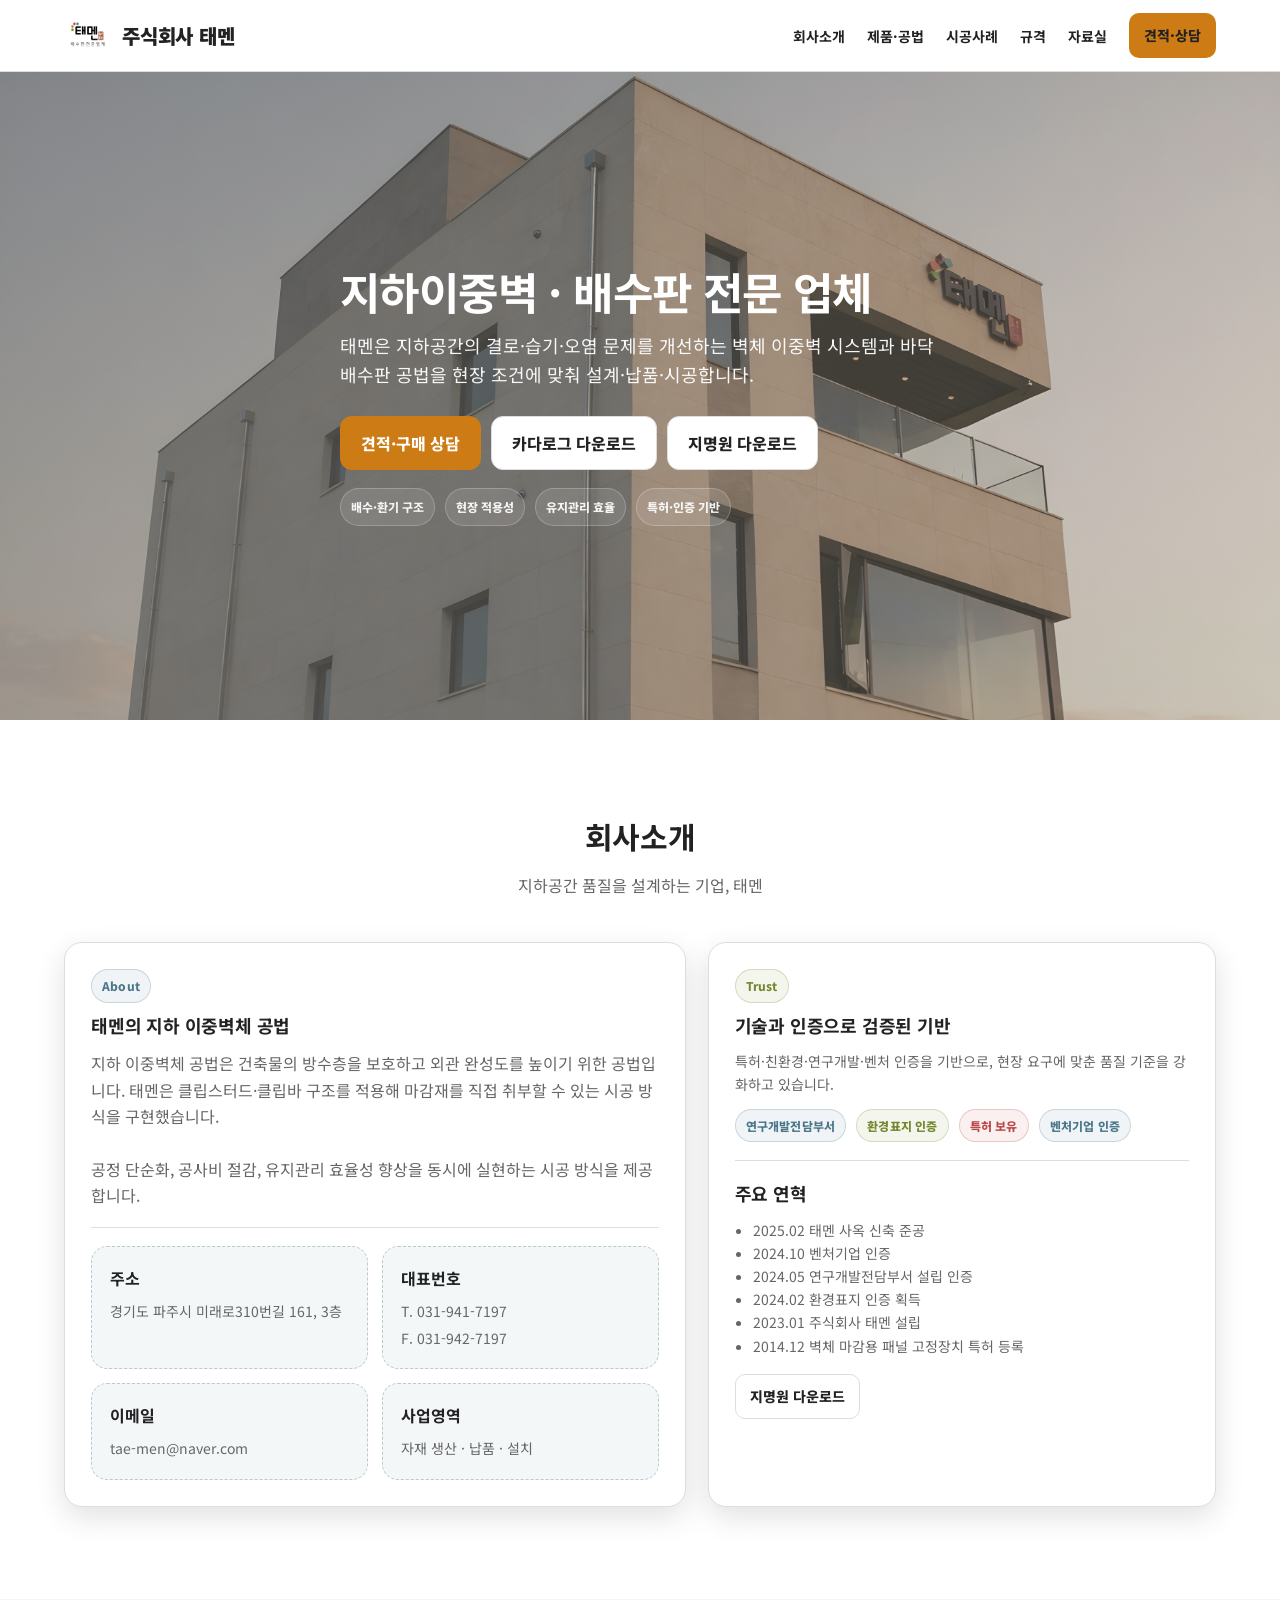
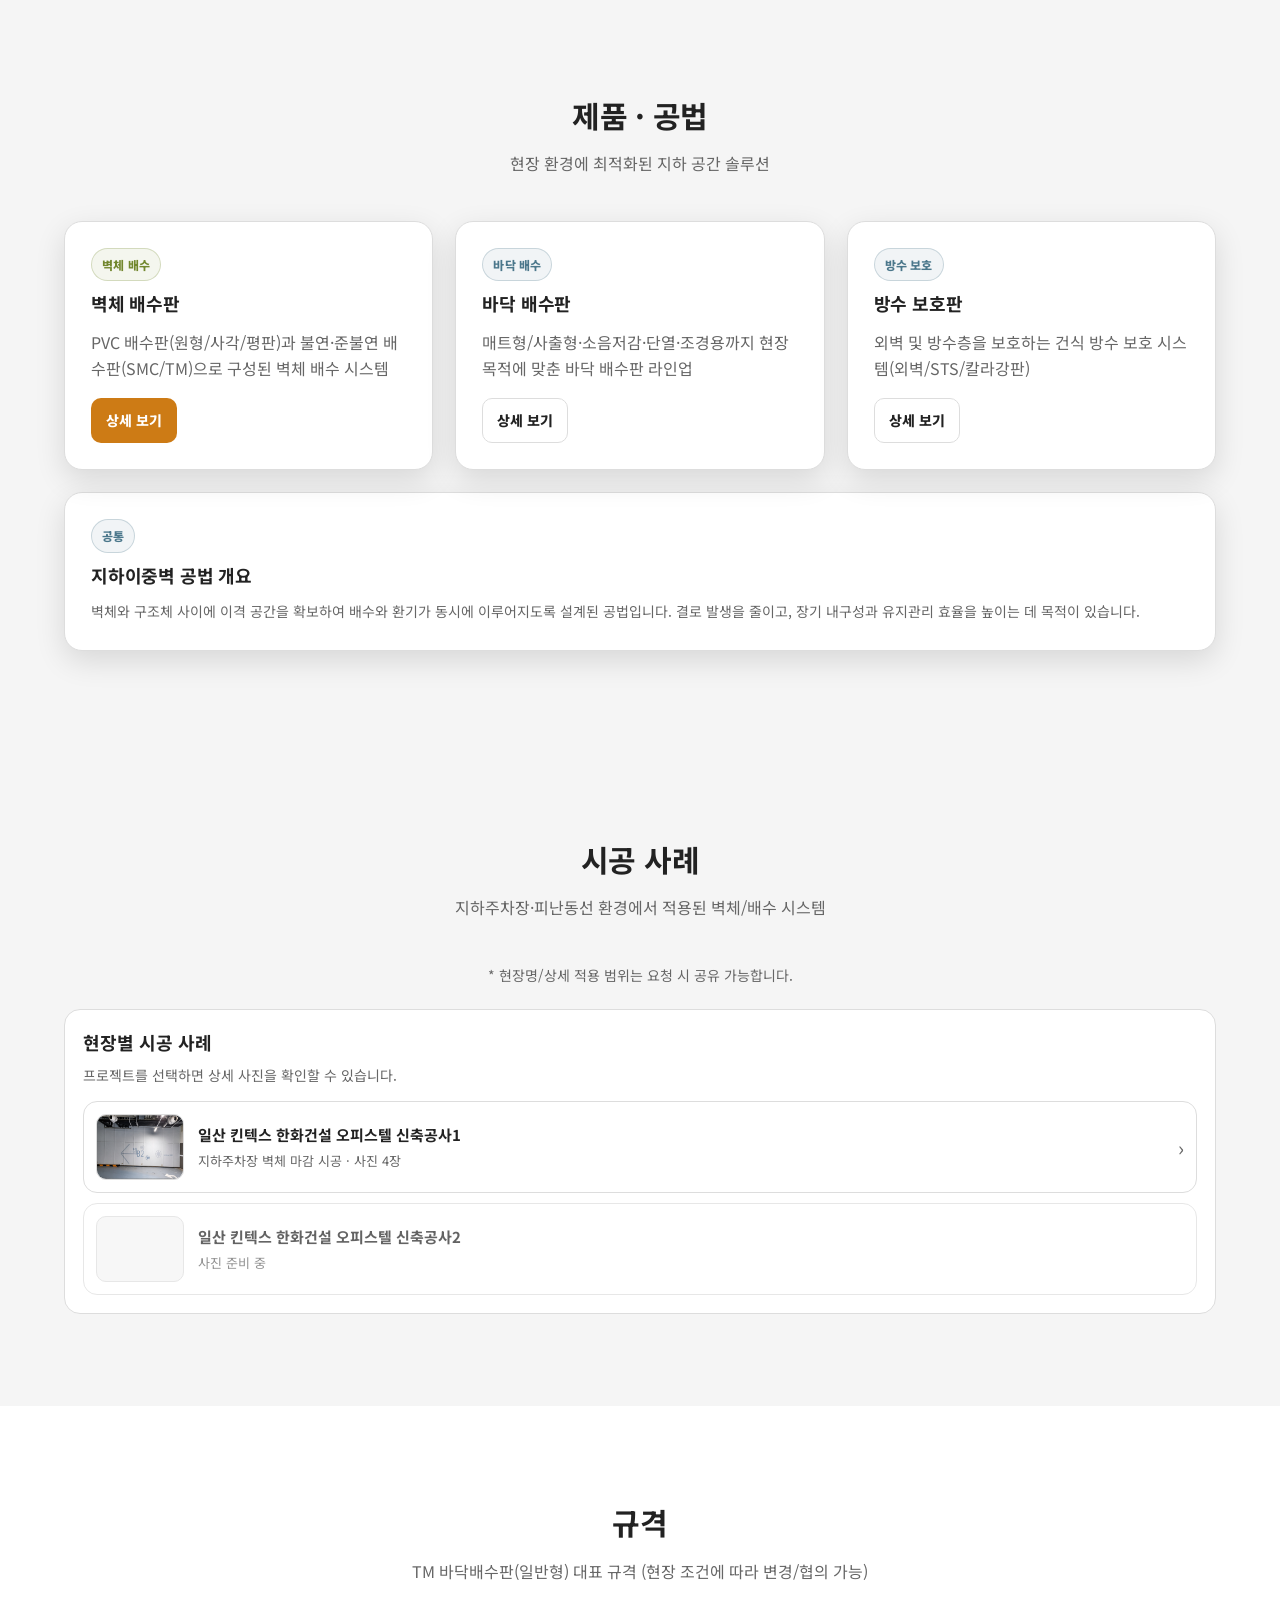
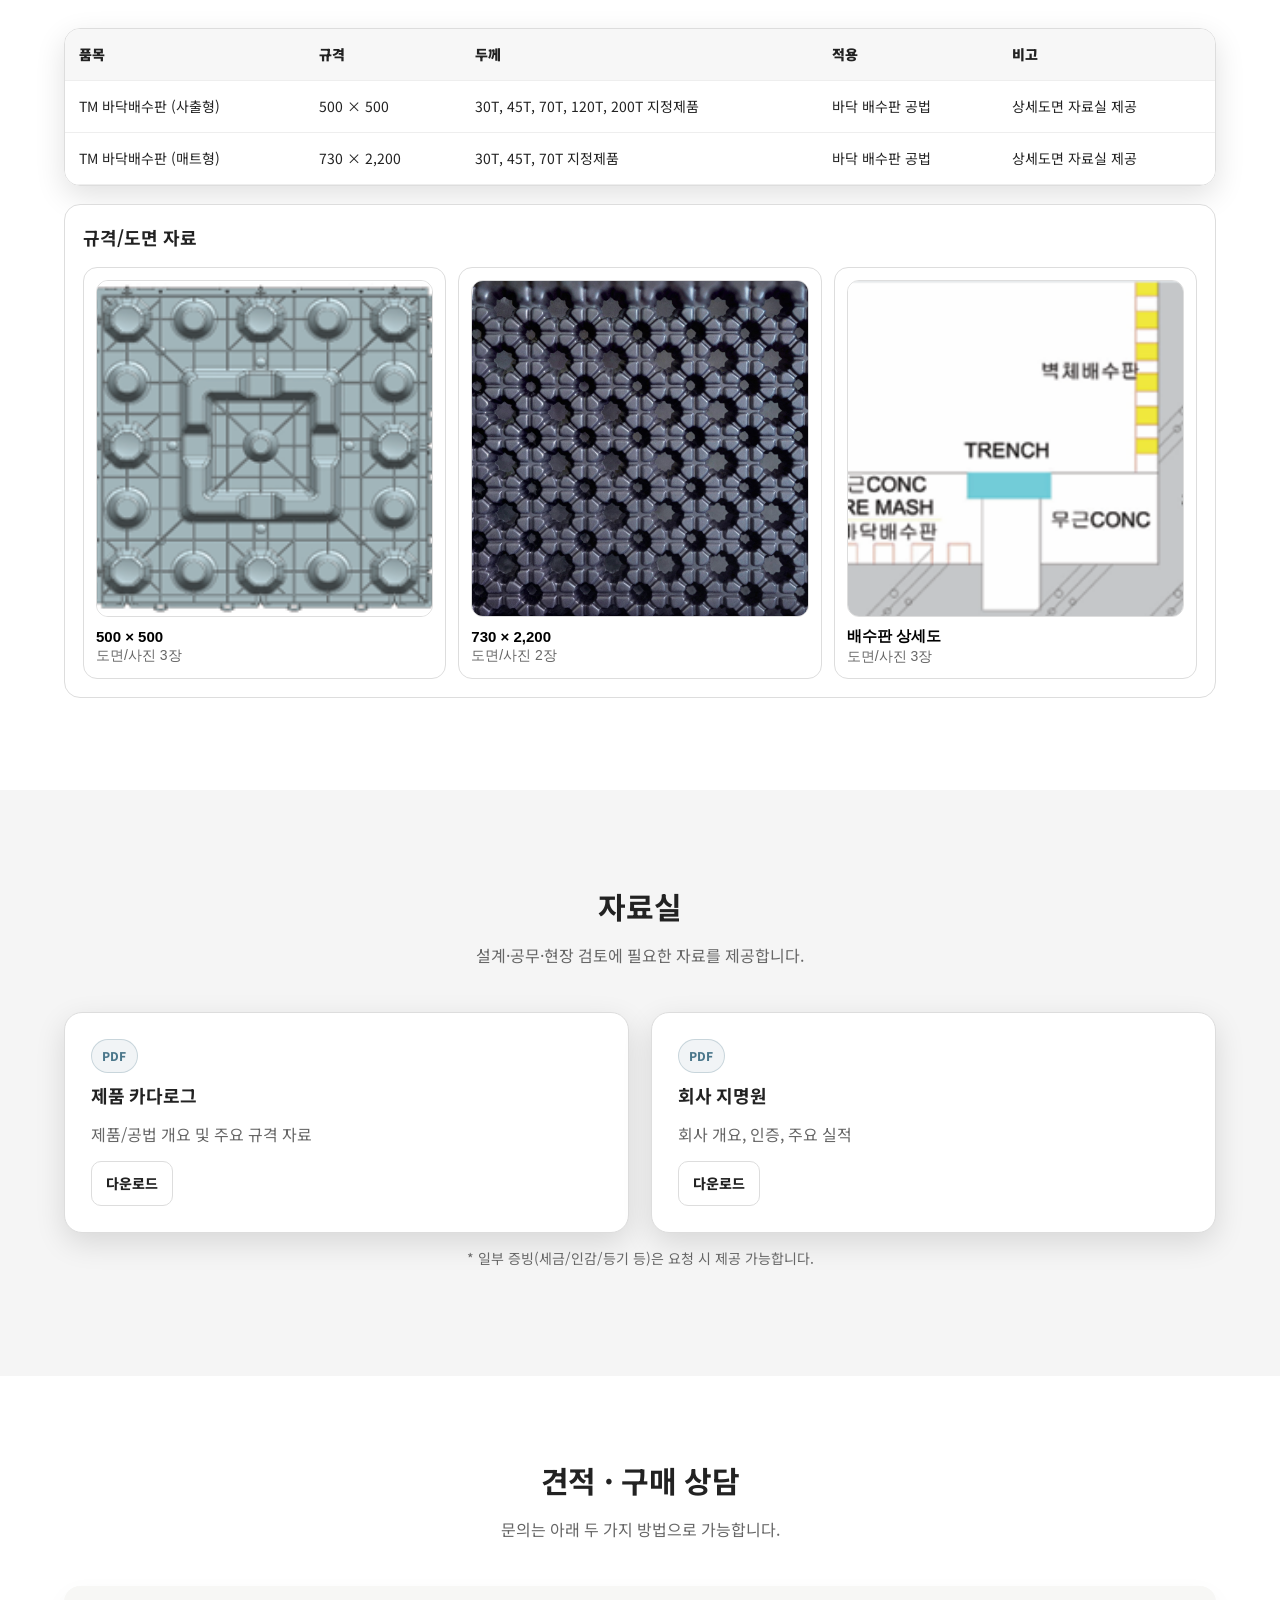
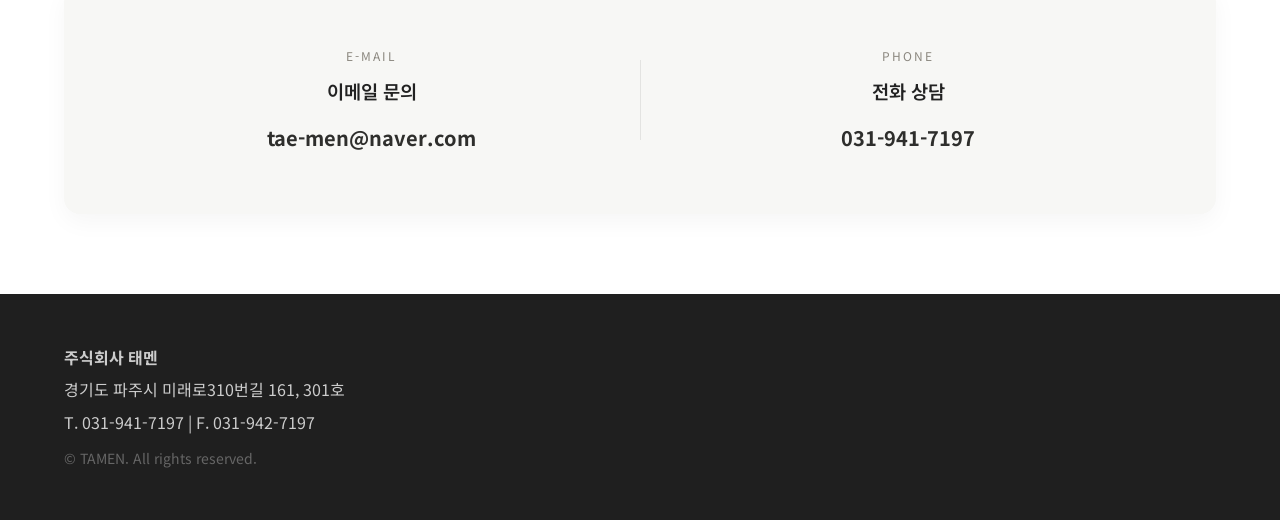
==== index.html @ 5ed0f341 "Add files via upload" ====
<!DOCTYPE html>

<html data-contact-email="contact@tamen.co.kr" lang="ko">
<head>
<meta charset="utf-8"/>
<meta content="width=device-width, initial-scale=1.0" name="viewport"/>
<title>주식회사 태멘 | 지하이중벽 · 배수판 전문기업</title>
<meta content="지하이중벽 · 배수판 전문 솔루션. 지하공간 결로·습기·오염 문제를 구조적으로 개선하는 자재·공법을 제공합니다." name="description"/>
<!-- Open Graph -->
<meta content="주식회사 태멘 | 지하이중벽 · 배수판 전문기업" property="og:title"/>
<meta content="지하주차장·피난동선을 위한 지하이중벽(벽체) 및 바닥 배수판 전문 솔루션" property="og:description"/>
<meta content="website" property="og:type"/>
<meta content="assets/og-image.svg" property="og:image"/>
<link href="https://fonts.googleapis.com" rel="preconnect"/>
<link crossorigin="" href="https://fonts.gstatic.com" rel="preconnect"/>
<link href="https://fonts.googleapis.com/css2?family=Noto+Sans+KR:wght@400;500;700;800;900&amp;display=swap" rel="stylesheet"/>
<link href="styles.css" rel="stylesheet">
</link></head>
<body>
<header>
<div aria-label="상단 메뉴" class="container nav">
<div class="brand">
<img alt="주식회사 태멘 로고" class="logo-img" src="assets/logo.jpg"/>
<a href="#top">주식회사 태멘</a>
</div>
<button aria-controls="mobileMenu" aria-expanded="false" class="menuBtn" id="menuBtn">☰ 메뉴</button>
<ul aria-label="메인 메뉴">
<li><a href="#company">회사소개</a></li>
<li><a href="#solutions">제품·공법</a></li>
<li><a href="#projects">시공사례</a></li>
<li><a href="#spec">규격</a></li>
<li><a href="#resources">자료실</a></li>
<li><a class="btn small" href="#consult">견적·상담</a></li>
</ul>
</div>
</header>
<div class="mobileMenu" id="mobileMenu">
<a href="#company">회사소개</a>
<a href="#solutions">제품·공법</a>
<a href="#projects">시공사례</a>
<a href="#spec">규격</a>
<a href="#resources">자료실</a>
<a href="#consult">견적·상담</a>
</div>
<main id="top">
<!-- HERO -->
<section aria-label="메인 소개" class="hero" style="background: url('images/hero_fixed.jpg') center/cover no-repeat;">
<div class="hero-inner">
<h1>지하이중벽 · 배수판 전문 업체</h1>
<p>
          태멘은 지하공간의 결로·습기·오염 문제를 개선하는 벽체 이중벽 시스템과 바닥 배수판 공법을
          현장 조건에 맞춰 설계·납품·시공합니다.
        </p>
<div class="ctaRow">
<a class="btn" href="#consult">견적·구매 상담</a>
<a class="btn secondary" download="" href="assets/catalog.pdf">카다로그 다운로드</a>
<a class="btn secondary" download="" href="assets/company-profile-homepage.pdf">지명원 다운로드</a>
</div>
<div aria-label="핵심 가치" class="pillRow">
<span class="pill">배수·환기 구조</span>
<span class="pill">현장 적용성</span>
<span class="pill">유지관리 효율</span>
<span class="pill">특허·인증 기반</span>
</div>
</div>
</section>
<!-- COMPANY -->
<section id="company">
<div class="container">
<div class="section-title">
<h2>회사소개</h2>
<p>지하공간 품질을 설계하는 기업, 태멘</p>
</div>
<div class="split">
<div class="card">
<span class="tag tech">About</span>
<h3>태멘의 지하 이중벽체 공법</h3>
<p>
              지하 이중벽체 공법은 건축물의 방수층을 보호하고 외관 완성도를 높이기 위한 공법입니다.
              태멘은 클립스터드·클립바 구조를 적용해 마감재를 직접 취부할 수 있는 시공 방식을 구현했습니다. <br/><br/>
              공정 단순화, 공사비 절감, 유지관리 효율성 향상을 동시에 실현하는 시공 방식을 제공합니다.
            </p>
<hr class="hr"/>
<div class="grid" style="grid-template-columns:repeat(auto-fit,minmax(220px,1fr)); gap:14px;">
<div class="note">
<b>주소</b>
<span class="muted">경기도 파주시 미래로310번길 161, 3층 </span>
</div>
<div class="note">
<b>대표번호</b>
<span class="muted">T. 031-941-7197<br/>F. 031-942-7197</span>
</div>
<div class="note">
<b>이메일</b>
<span class="muted">tae-men@naver.com</span>
</div>
<div class="note">
<b>사업영역</b>
<span class="muted">자재 생산 · 납품 · 설치</span>
</div>
</div>
</div>
<div class="card">
<span class="tag eco">Trust</span>
<h3>기술과 인증으로 검증된 기반</h3>
<p class="muted" style="margin-bottom:12px;">
              특허·친환경·연구개발·벤처 인증을 기반으로, 현장 요구에 맞춘 품질 기준을 강화하고 있습니다.
            </p>
<div class="badges">
<span class="tag tech">연구개발전담부서</span>
<span class="tag eco">환경표지 인증</span>
<span class="tag fire">특허 보유</span>
<span class="tag tech">벤처기업 인증</span>
</div>
<hr class="hr"/>
<h3 style="margin-top:0;">주요 연혁</h3>
<ul class="muted" style="margin:0; padding-left:18px;">
<li>2025.02 태멘 사옥 신축 준공</li>
<li>2024.10 벤처기업 인증</li>
<li>2024.05 연구개발전담부서 설립 인증</li>
<li>2024.02 환경표지 인증 획득</li>
<li>2023.01 주식회사 태멘 설립</li>
<li>2014.12 벽체 마감용 패널 고정장치 특허 등록</li>
</ul>
<div style="margin-top:16px; display:flex; gap:10px; flex-wrap:wrap;">
<a class="btn small secondary" download="" href="assets/company-profile-homepage.pdf">지명원 다운로드</a>
</div>
</div>
</div>
</div>
</section>
<!-- SOLUTIONS -->
<section id="solutions" style="background:var(--bg);">
<div class="container">
<div class="section-title">
<h2>제품 · 공법</h2>
<p>현장 환경에 최적화된 지하 공간 솔루션</p>
</div>
<div class="grid">
<div class="card">
<span class="tag eco">벽체 배수</span>
<h3>벽체 배수판</h3>
<p>PVC 배수판(원형/사각/평판)과 불연·준불연 배수판(SMC/TM)으로 구성된 벽체 배수 시스템</p>
<div style="margin-top:16px;">
<a class="btn small" href="wall.html">상세 보기</a>
</div>
</div>
<div class="card">
<span class="tag tech">바닥 배수</span>
<h3>바닥 배수판</h3>
<p>매트형/사출형·소음저감·단열·조경용까지 현장 목적에 맞춘 바닥 배수판 라인업</p>
<div style="margin-top:16px;">
<a class="btn small secondary" href="drainage.html">상세 보기</a>
</div>
</div>
<div class="card">
<span class="tag tech">방수 보호</span>
<h3>방수 보호판</h3>
<p>외벽 및 방수층을 보호하는 건식 방수 보호 시스템(외벽/STS/칼라강판)</p>
<div style="margin-top:16px;">
<a class="btn small secondary" href="waterproof.html">상세 보기</a>
</div>
</div>
</div>
<div class="card" style="margin-top:22px;">
<span class="tag tech">공통</span>
<h3>지하이중벽 공법 개요</h3>
<p class="muted">
            벽체와 구조체 사이에 이격 공간을 확보하여 배수와 환기가 동시에 이루어지도록 설계된 공법입니다.
            결로 발생을 줄이고, 장기 내구성과 유지관리 효율을 높이는 데 목적이 있습니다.
          </p>
</div>
</div>
</section>
<!-- SMC DETAIL -->
<!-- PVC DETAIL -->
<!-- SPEC TABLE -->
<section id="projects" style="background:var(--bg);">
<div class="container">
<div class="section-title">
<h2>시공 사례</h2>
<p>지하주차장·피난동선 환경에서 적용된 벽체/배수 시스템</p>
</div>
<p class="muted" style="text-align:center; margin-top:14px;">
          * 현장명/상세 적용 범위는 요청 시 공유 가능합니다.
        </p>
<div class="caseLibrary">
<div class="specLibraryTitle">
<h3>현장별 시공 사례</h3>
<p class="muted">프로젝트를 선택하면 상세 사진을 확인할 수 있습니다.</p>
</div>
<ul class="caseList">
<li class="caseListItem caseCard" data-gallery='[{"src": "assets/cases/kintex1_1.jpg", "caption": "B2 진입로"}, {"src": "assets/cases/kintex1_2.jpg", "caption": "B5 진입로"}, {"src": "assets/cases/kintex1_3.jpg", "caption": "곡선 램프 구간"}, {"src": "assets/cases/kintex1_4.jpg", "caption": "B2 출구(OUT)"}]' data-title="일산 킨텍스 한화건설 오피스텔 신축공사1">
<div class="caseListThumb"><img alt="일산 킨텍스 한화건설 오피스텔 신축공사1" src="assets/cases/kintex1_1.jpg"/></div>
<div class="caseListBody">
<b>일산 킨텍스 한화건설 오피스텔 신축공사1</b>
<span>지하주차장 벽체 마감 시공 · 사진 4장</span>
</div>
<span aria-hidden="true" class="caseListArrow">›</span>
</li>
<li class="caseListItem disabled" data-disabled="true">
<div class="caseListThumb caseListThumb--placeholder" aria-hidden="true"></div>
<div class="caseListBody">
<b>일산 킨텍스 한화건설 오피스텔 신축공사2</b>
<span>사진 준비 중</span>
</div>
</li>
</ul>
</div>
</div>
</section>

<section id="spec">
<div class="container">
<div class="section-title">
<h2>규격</h2>
<p>TM 바닥배수판(일반형) 대표 규격 (현장 조건에 따라 변경/협의 가능)</p>
</div>
<div aria-label="바닥 배수판 규격 표" class="tableWrap" role="region">
<table>
<thead>
<tr>
<th>품목</th>
<th>규격</th>
<th>두께</th>
<th>적용</th>
<th>비고</th>
</tr>
</thead>
<tbody>
<tr>
<td>TM 바닥배수판 (사출형)</td>
<td>500 × 500</td>
<td>30T, 45T, 70T, 120T, 200T 지정제품</td>
<td>바닥 배수판 공법</td>
<td>상세도면 자료실 제공</td>
</tr>
<tr>
<td>TM 바닥배수판 (매트형)</td>
<td>730 × 2,200</td>
<td>30T, 45T, 70T 지정제품</td>
<td>바닥 배수판 공법</td>
<td>상세도면 자료실 제공</td>
</tr>
</tbody>
</table>
</div>
<div class="specLibrary">
<div class="specLibraryTitle">
<h3>규격/도면 자료</h3>
</div>
<div class="specCards">
<button aria-label="500 × 500 규격/도면 팝업 열기" class="specCard" data-spec-set="spec500" type="button">
<div class="specThumb">
<img alt="500 x 500 도면" src="assets/spec-500-1.png"/>
</div>
<div class="specMeta">
<b>500 × 500</b>
<span class="muted">도면/사진 3장</span>
</div>
</button>
<button aria-label="730 × 2,200 규격/도면 팝업 열기" class="specCard" data-spec-set="spec730" type="button">
<div class="specThumb">
<img alt="730 x 2200 도면" src="assets/spec-730-1.jpg"/>
</div>
<div class="specMeta">
<b>730 × 2,200</b>
<span class="muted">도면/사진 2장</span>
</div>
</button>
<button aria-label="배수판 상세도 팝업 열기" class="specCard" data-spec-set="specDetail" type="button">
<div class="specThumb">
<img alt="배수판 상세도" src="assets/spec-detail-1.png"/>
</div>
<div class="specMeta">
<b>배수판 상세도</b>
<span class="muted">도면/사진 3장</span>
</div>
</button>
</div>
</div>
</div>
</section>
<!-- RESOURCES -->
<section id="resources" style="background:var(--bg);">
<div class="container">
<div class="section-title">
<h2>자료실</h2>
<p>설계·공무·현장 검토에 필요한 자료를 제공합니다.</p>
</div>
<div class="grid">
<div class="card">
<span class="tag tech">PDF</span>
<h3>제품 카다로그</h3>
<p>제품/공법 개요 및 주요 규격 자료</p>
<div style="margin-top:14px;">
<a class="btn small secondary" download="" href="assets/catalog.pdf">다운로드</a>
</div>
</div>
<div class="card">
<span class="tag tech">PDF</span>
<h3>회사 지명원</h3>
<p>회사 개요, 인증, 주요 실적</p>
<div style="margin-top:14px;">
<a class="btn small secondary" download="" href="assets/company-profile-homepage.pdf">다운로드</a>
</div>
</div>
</div>
<p class="muted" style="text-align:center; margin-top:14px;">
          * 일부 증빙(세금/인감/등기 등)은 요청 시 제공 가능합니다.
        </p>
</div>
</section>
<!-- CONSULT -->
<section class="consult-refined" id="consult">
<div class="container">
<div class="section-title">
<h2>견적 · 구매 상담</h2>
<p>문의는 아래 두 가지 방법으로 가능합니다.</p>
</div>
<div class="consult-grid">
<div class="consult-item">
<div class="consult-label">E-MAIL</div>
<h3>이메일 문의</h3>
<a class="consult-value" href="mailto:tae-men@naver.com">
              tae-men@naver.com
            </a>
</div>
<div class="consult-divider"></div>
<div class="consult-item">
<div class="consult-label">PHONE</div>
<h3>전화 상담</h3>
<a class="consult-value" href="tel:0319417197">
              031-941-7197
            </a>
</div>
</div>
</div>
</section>
</main>
<footer>
<div class="container">
<p><strong>주식회사 태멘</strong></p>
<p>경기도 파주시 미래로310번길 161, 301호</p>
<p>T. 031-941-7197 | F. 031-942-7197</p>
<p class="muted" style="margin-top:12px;">© TAMEN. All rights reserved.</p>
</div>
</footer>
<!-- SPEC MODAL (슬라이드) -->

<!-- CASE MODAL (시공 사례 슬라이드) -->
<div aria-hidden="true" class="modal" id="caseModal">
<div aria-label="시공 사례 팝업" aria-modal="true" class="modalPanel" role="dialog">
<button aria-label="닫기" class="modalClose" id="caseModalClose" type="button">×</button>
<div class="modalHeader">
<h3 id="caseModalTitle">시공 사례</h3>
</div>
<div class="slider">
<button aria-label="이전" class="sliderBtn prev" id="casePrev" type="button">‹</button>
<div class="sliderFrame">
<img alt="시공 사례 이미지" id="caseSlideImg" src=""/>
</div>
<button aria-label="다음" class="sliderBtn next" id="caseNext" type="button">›</button>
</div>
<p class="modalDesc" id="caseCaption" style="text-align:center; margin-top:10px;"></p>
<div aria-label="슬라이드 선택" class="dots" id="caseDots"></div>
</div>
</div>
<div aria-hidden="true" class="modal" id="specModal">
<div aria-label="규격/도면 자료 팝업" aria-modal="true" class="modalPanel" role="dialog">
<button aria-label="닫기" class="modalClose" id="specModalClose" type="button">×</button>
<div class="modalHeader">
<h3 id="specModalTitle">규격/도면 자료</h3>
</div>
<div class="slider">
<button aria-label="이전" class="sliderBtn prev" id="specPrev" type="button">‹</button>
<div class="sliderStage">
<img alt="" id="specSlideImg" src="">
</img></div>
<button aria-label="다음" class="sliderBtn next" id="specNext" type="button">›</button>
</div>
<div aria-label="슬라이드 페이지네이션" class="sliderDots" id="specDots"></div>
</div>
</div>
<script src="main.js"></script>
</body>
</html>
---- styles.css ----
:root {
  --eco: #72872E;
  --cta: #CD7B15;
  --fire: #BB4848;
  --tech: #4B778B;
  --bg: #F5F5F5;
  --dark: #1f1f1f;
  --text: #222;
  --muted: #666;
  --line: #ddd;
  --max: 1200px;
  --headerH: 72px;
  --radius: 18px;
  --shadow: 0 10px 30px rgba(0, 0, 0, .12);
}

* {
  box-sizing: border-box
}

html {
  scroll-behavior: smooth;
  scroll-padding-top: calc(var(--headerH) + 12px);
}

body {
  margin: 0;
  font-family: 'Noto Sans KR', system-ui, -apple-system, Segoe UI, Roboto, sans-serif;
  background: #fff;
  color: var(--text);
  line-height: 1.65;
}

a {
  color: inherit
}

.container {
  max-width: var(--max);
  margin: auto;
  padding: 0 24px;
}

section {
  padding: 92px 0;
}

section[id] {
  scroll-margin-top: calc(var(--headerH) + 14px);
}

.section-title {
  text-align: center;
  margin-bottom: 44px;
}

.section-title h2 {
  margin: 0 0 10px;
  font-size: 30px;
  letter-spacing: -.3px;
}

.section-title p {
  margin: 0;
  color: var(--muted);
}

.grid {
  display: grid;
  grid-template-columns: repeat(auto-fit, minmax(280px, 1fr));
  gap: 22px;
}

.card {
  border: 1px solid var(--line);
  padding: 26px;
  background: #fff;
  border-radius: var(--radius);
  box-shadow: var(--shadow);
  overflow: hidden;
}

/* TM 바닥배수판(일반형) - 매트형/사출형 카드 상단 이미지 */
.product-sub-img {
  width: 100%;
  height: 180px;
  object-fit: cover;
  display: block;
  border-radius: 14px;
  margin-bottom: 16px;
  border: 1px solid rgba(0, 0, 0, .06);
  background: #fff;
}

.card h3 {
  margin: 8px 0 10px;
  font-size: 18px;
  letter-spacing: -.2px;
}

.card p {
  margin: 0;
  color: var(--muted);
}

.tag {
  font-size: 12px;
  font-weight: 800;
  letter-spacing: .2px;
  padding: 6px 10px;
  border-radius: 999px;
  display: inline-block;
  border: 1px solid rgba(0, 0, 0, .08);
  background: rgba(0, 0, 0, .03);
}

.tag.fire {
  color: var(--fire);
  border-color: rgba(187, 72, 72, .25);
  background: rgba(187, 72, 72, .08);
}

.tag.eco {
  color: var(--eco);
  border-color: rgba(114, 135, 46, .25);
  background: rgba(114, 135, 46, .08);
}

.tag.tech {
  color: var(--tech);
  border-color: rgba(75, 119, 139, .25);
  background: rgba(75, 119, 139, .08);
}

.btn {
  display: inline-flex;
  align-items: center;
  justify-content: center;
  gap: 10px;
  background: var(--cta);
  color: #fff;
  padding: 13px 20px;
  text-decoration: none;
  font-weight: 800;
  border-radius: 12px;
  border: 1px solid transparent;
  transition: .15s ease;
  cursor: pointer;
}

.btn:hover {
  transform: translateY(-1px);
  filter: brightness(.98);
}

.btn.secondary {
  background: #fff;
  color: var(--text);
  border-color: var(--line);
}

.btn.small {
  padding: 10px 14px;
  border-radius: 10px;
  font-weight: 800;
  font-size: 14px;
}

.muted {
  color: var(--muted);
  font-size: 14px;
}

/* 공통 핵심 특징 - '추천 적용' 문장만 글씨 크기 통일 */
.featureText {
  font-size: 16px;
}

.hr {
  height: 1px;
  background: var(--line);
  margin: 18px 0;
  border: 0;
}

header {
  position: fixed;
  top: 0;
  width: 100%;
  background: rgba(255, 255, 255, .95);
  border-bottom: 1px solid var(--line);
  z-index: 1000;
  height: var(--headerH);
  display: flex;
  align-items: center;
  backdrop-filter: blur(12px);
}

.nav {
  display: flex;
  justify-content: space-between;
  align-items: center;
  width: 100%;
}

.brand {
  display: flex;
  align-items: center;
  gap: 10px;
  font-weight: 900;
  letter-spacing: -.2px;
  font-size: 20px;
}

.brand .logo {
  width: 34px;
  height: 34px;
  border-radius: 10px;
  background: linear-gradient(135deg, var(--tech), var(--eco));
}

.brand a {
  text-decoration: none;
}

.nav ul {
  list-style: none;
  display: flex;
  gap: 22px;
  margin: 0;
  padding: 0;
  align-items: center;
}

.nav ul a {
  text-decoration: none;
  color: var(--text);
  font-weight: 700;
  font-size: 14px;
}

.nav ul a:hover {
  color: #000;
}

.menuBtn {
  display: none;
  border: 1px solid var(--line);
  background: #fff;
  border-radius: 12px;
  padding: 10px 12px;
  font-weight: 900;
  cursor: pointer;
}

.mobileMenu {
  display: none;
  border-top: 1px solid var(--line);
  background: #fff;
}

.mobileMenu a {
  display: block;
  padding: 14px 24px;
  border-bottom: 1px solid #eee;
  text-decoration: none;
  font-weight: 800;
}

.hero {
  margin-top: var(--headerH);
  min-height: 560px;
  height: 72vh;
  background: var(--hero-bg, url('assets/hero-1.jpg')) center/cover no-repeat;
  position: relative;
  display: flex;
  align-items: center;
}

.hero::before {
  content: "";
  position: absolute;
  inset: 0;
  background: linear-gradient(90deg,
    rgba(120, 118, 112, 0.62),
    rgba(120, 118, 112, 0.38));
  pointer-events: none;
}

.hero-inner {
  position: relative;
  color: #fff;
  max-width: var(--max);
  margin: auto;
  padding: 0 24px;
}

.hero h1 {
  margin: 0 0 14px;
  font-size: 44px;
  letter-spacing: -.6px;
  line-height: 1.15;
}

.hero p {
  margin: 0 0 26px;
  max-width: 60ch;
  font-size: 18px;
  opacity: .95;
}

.hero .ctaRow {
  display: flex;
  gap: 10px;
  flex-wrap: wrap
}

/* ===== 상세 페이지 타이틀 바 (히어로 이미지 없음, 동일 크기) ===== */
.page-title-bar {
  margin-top: var(--headerH);
  min-height: 560px;
  height: 72vh;
  display: flex;
  align-items: center;
  background: var(--page-hero-bg, linear-gradient(135deg, #6f6d67 0%, #5f5d58 50%, #4e4d49 100%));
  position: relative;
  overflow: hidden;
}

.page-title-bar::before {
  content: "";
  position: absolute;
  inset: 0;
  background: linear-gradient(135deg, rgba(255,255,255,0.06) 0%, rgba(0,0,0,0.18) 100%);
  pointer-events: none;
}

.page-title-bar .container {
  position: relative;
  z-index: 1;
}

.page-title-bar h1 {
  margin: 0 0 14px;
  font-size: 44px;
  letter-spacing: -.6px;
  line-height: 1.15;
  color: #fff;
}

.page-title-bar p {
  margin: 0 0 26px;
  font-size: 18px;
  color: rgba(255, 255, 255, 0.78);
  max-width: 60ch;
}

.page-title-bar .ctaRow {
  display: flex;
  gap: 10px;
  flex-wrap: wrap;
}

.page-title-bar .btn.secondary {
  background: rgba(255, 255, 255, 0.12);
  color: #fff;
  border-color: rgba(255, 255, 255, 0.35);
}

.page-title-bar .btn.secondary:hover {
  background: rgba(255, 255, 255, 0.2);
}

@media (max-width: 860px) {
  .page-title-bar {
    min-height: 500px;
  }

  .page-title-bar h1 {
    font-size: 30px;
  }

  .page-title-bar p {
    font-size: 15px;
  }
}

.hero .pillRow {
  margin-top: 18px;
  display: flex;
  gap: 10px;
  flex-wrap: wrap;
}

.hero .pill {
  font-size: 12px;
  font-weight: 800;
  padding: 8px 10px;
  border-radius: 999px;
  border: 1px solid rgba(255, 255, 255, .22);
  background: rgba(255, 255, 255, .10);
  color: rgba(255, 255, 255, .92);
}

.kpi {
  display: grid;
  grid-template-columns: repeat(4, 1fr);
  gap: 14px;
  margin-top: 18px;
}

.kpi .item {
  border: 1px solid rgba(255, 255, 255, .18);
  background: rgba(255, 255, 255, .08);
  border-radius: 16px;
  padding: 14px;
  color: #fff;
}

.kpi b {
  display: block;
  font-size: 18px
}

.kpi span {
  display: block;
  font-size: 12px;
  opacity: .85;
  margin-top: 3px
}

.tableWrap {
  overflow: auto;
  border-radius: 16px;
  border: 1px solid var(--line);
  box-shadow: var(--shadow);
}

table {
  width: 100%;
  border-collapse: collapse;
  min-width: 720px;
  background: #fff;
}

th,
td {
  padding: 14px 14px;
  border-bottom: 1px solid #eee;
  text-align: left;
  font-size: 14px;
}

th {
  background: rgba(0, 0, 0, .03);
  font-weight: 900;
}

tbody tr:hover {
  background: rgba(0, 0, 0, .02);
}

.split {
  display: grid;
  grid-template-columns: 1.1fr .9fr;
  gap: 22px;
  /* 카드 높이 통일(About 기준) */
  align-items: stretch;
}

/* split 내부 카드가 동일 높이로 늘어나도록 */
.split > .card {
  height: 100%;
}

.note {
  padding: 18px;
  border-radius: 16px;
  border: 1px dashed rgba(75, 119, 139, .35);
  background: rgba(75, 119, 139, .06);
}

.note b {
  display: block;
  margin-bottom: 6px
}

.badges {
  display: flex;
  gap: 10px;
  flex-wrap: wrap;
  margin-top: 10px
}

form {
  display: grid;
  gap: 10px;
  max-width: 760px;
  margin: 20px auto 0;
}

input,
textarea {
  width: 100%;
  padding: 12px 12px;
  border-radius: 12px;
  border: 1px solid var(--line);
  font-family: inherit;
  font-size: 15px;
}

textarea {
  min-height: 130px;
  resize: vertical;
}

footer {
  background: var(--dark);
  color: #ccc;
  padding: 44px 0;
}

footer p {
  margin: 6px 0;
}

footer a {
  color: #fff;
  opacity: .9
}

@media (max-width: 980px) {
  .split {
    grid-template-columns: 1fr;
  }

  .kpi {
    grid-template-columns: 1fr 1fr;
  }
}

@media (max-width: 860px) {
  .nav ul {
    display: none;
  }

  .menuBtn {
    display: inline-flex;
  }

  .hero {
    min-height: 500px;
  }

  .hero h1 {
    font-size: 34px;
  }
}


.logo-img {
  height: 48px;
  width: auto;
  object-fit: contain;
}

/* ===== HERO SLIDER ===== */
.hero {
  background-image: var(--hero-bg, url('assets/hero-1.jpg'));
}

/* ===== CONSTRUCTION GALLERY ===== */
.galleryGrid {
  display: grid;
  grid-template-columns: repeat(auto-fit, minmax(240px, 1fr));
  gap: 16px;
}

.galleryCard {
  border: 1px solid var(--line);
  background: #fff;
  border-radius: var(--radius);
  overflow: hidden;
  box-shadow: var(--shadow);
  cursor: pointer;
  transition: .15s ease;
}

.galleryCard:hover {
  transform: translateY(-2px);
}

.galleryImg {
  width: 100%;
  height: 180px;
  object-fit: cover;
  display: block;
}

.galleryBody {
  padding: 14px 16px;
}

.galleryBody b {
  display: block;
  font-size: 15px;
  margin-bottom: 4px;
}

.galleryBody span {
  color: var(--muted);
  font-size: 13px;
}

/* Lightbox */
.lightbox {
  position: fixed;
  inset: 0;
  display: none;
  align-items: center;
  justify-content: center;
  background: rgba(0, 0, 0, .75);
  z-index: 3000;
  padding: 24px;
}

.lightbox.open {
  display: flex;
}

.lightboxInner {
  max-width: min(1100px, 92vw);
  max-height: 88vh;
  width: 100%;
  position: relative;
}

.lightboxInner img {
  width: 100%;
  height: auto;
  max-height: 88vh;
  object-fit: contain;
  border-radius: 16px;
  background: #111;
}

.lightboxClose {
  position: absolute;
  top: -14px;
  right: -14px;
  width: 40px;
  height: 40px;
  border-radius: 999px;
  border: 1px solid rgba(255, 255, 255, .25);
  background: rgba(0, 0, 0, .55);
  color: #fff;
  font-weight: 900;
  cursor: pointer;
}


/* ===== Added for company facade & spec placeholders ===== */
.company-photo {
  margin: 18px 0 22px;
  padding: 14px;
  border: 1px dashed var(--line);
  border-radius: 14px;
  background: #fff;
}

.company-photo img {
  width: 100%;
  aspect-ratio: 16 / 9;
  object-fit: cover;
  display: block;
  border-radius: 12px;
}

.spec-images {
  margin-top: 22px;
  display: grid;
  gap: 18px;
}

.spec-group .h3 {
  margin: 0 0 10px;
  font-size: 16px;
}

.img-grid {
  display: grid;
  grid-template-columns: repeat(auto-fit, minmax(220px, 1fr));
  gap: 10px;
}

.img-grid img {
  width: 100%;
  height: auto;
  display: block;
  border-radius: 12px;
  border: 1px solid var(--line);
  background: #fff;
}



/* ===== SPEC LIBRARY (규격/도면 자료) ===== */
.specLibrary {
  margin-top: 18px;
  padding: 18px;
  border: 1px solid var(--line);
  border-radius: 16px;
  background: #fff;
}

.specLibraryTitle h3 {
  margin: 0;
  font-size: 18px;
}

.specLibraryTitle p {
  margin: 6px 0 0;
}

.specCards {
  margin-top: 14px;
  display: grid;
  grid-template-columns: repeat(auto-fit, minmax(220px, 1fr));
  gap: 12px;
  /* 도면 카드 높이 통일 */
  align-items: stretch;
}

.specCard {
  display: grid;
  gap: 10px;
  text-align: left;
  padding: 12px;
  border-radius: 14px;
  border: 1px solid var(--line);
  background: #fff;
  cursor: pointer;
  transition: transform .08s ease, box-shadow .08s ease;
  height: 100%;
}

.specCard:hover {
  transform: translateY(-1px);
  box-shadow: 0 10px 22px rgba(2, 6, 23, .08);
}

.specThumb {
  border-radius: 12px;
  overflow: hidden;
  border: 1px solid var(--line);
  background: #fff;
  /* 썸네일 영역을 정사각으로 고정해 카드 크기 통일 */
  aspect-ratio: 1 / 1;
}

.specThumb img {
  width: 100%;
  height: 100%;
  object-fit: cover;
  display: block;
}

.specMeta b {
  display: block;
  font-size: 15px;
}

.specMeta span {
  display: block;
  margin-top: 2px;
}

/* ===== MODAL + SLIDER (규격/도면 팝업) ===== */
.modal {
  position: fixed;
  inset: 0;
  background: rgba(2, 6, 23, .55);
  display: none;
  align-items: center;
  justify-content: center;
  padding: 18px;
  z-index: 2000;
}

.modal.open {
  display: flex;
}

.modalPanel {
  width: min(920px, 100%);
  background: #fff;
  border-radius: 18px;
  border: 1px solid var(--line);
  box-shadow: 0 20px 60px rgba(2, 6, 23, .25);
  padding: 18px;
  position: relative;
  /* Keep modal size consistent and prevent tall images from pushing it */
  max-height: 88vh;
  overflow: hidden;
  display: flex;
  flex-direction: column;
}

.modalClose {
  position: absolute;
  top: 10px;
  right: 12px;
  width: 40px;
  height: 40px;
  border-radius: 12px;
  border: 1px solid var(--line);
  background: #fff;
  font-size: 22px;
  cursor: pointer;
}

.modalHeader h3 {
  margin: 2px 0 0;
}

.modalHeader p {
  margin: 6px 0 0;
}

.slider {
  margin-top: 14px;
  display: grid;
  grid-template-columns: 46px 1fr 46px;
  gap: 10px;
  align-items: center;
  /* allow the image stage to shrink inside the fixed-height modal */
  min-height: 0;
}

.sliderStage,
.sliderFrame {
  border: 1px solid var(--line);
  border-radius: 14px;
  overflow: hidden;
  background: #fff;
  /* Fixed stage height so the modal doesn't jump per image */
  height: min(58vh, 560px);
  display: flex;
  align-items: center;
  justify-content: center;
}

.sliderStage img,
.sliderFrame img {
  /* Fit any aspect ratio safely inside the stage */
  max-width: 100%;
  max-height: 100%;
  width: auto;
  height: auto;
  object-fit: contain;
  display: block;
}

.sliderBtn {
  width: 46px;
  height: 46px;
  border-radius: 14px;
  border: 1px solid var(--line);
  background: #fff;
  cursor: pointer;
  font-size: 26px;
  line-height: 1;
}

.sliderDots {
  display: flex;
  gap: 8px;
  justify-content: center;
  margin-top: 12px;
  flex-wrap: wrap;
}


.sliderCaption{margin-top:10px;text-align:center;font-weight:700;color:var(--text);font-size:14px;}
.dot {
  width: 10px;
  height: 10px;
  border-radius: 999px;
  border: 1px solid rgba(2, 6, 23, .25);
  background: transparent;
  cursor: pointer;
}

.dot.active {
  background: rgba(2, 6, 23, .6);
}


/* ===== DRAINAGE (바닥 배수판) : 제품 카탈로그 레이아웃 ===== */
.bg {
  background: var(--bg);
}

.subnav {
  position: sticky;
  top: var(--headerH);
  z-index: 900;
  background: rgba(255, 255, 255, .92);
  border-bottom: 1px solid var(--line);
  backdrop-filter: blur(10px);
}

.subnavInner {
  display: flex;
  gap: 12px;
  align-items: center;
  overflow-x: auto;
  padding: 12px 24px;
  scrollbar-width: thin;
}

.subnavInner a {
  text-decoration: none;
  font-weight: 800;
  font-size: 14px;
  padding: 8px 12px;
  border-radius: 999px;
  border: 1px solid rgba(0, 0, 0, .08);
  background: rgba(0, 0, 0, .03);
  white-space: nowrap;
}

.product-grid {
  display: grid;
  grid-template-columns: repeat(4, minmax(0, 1fr));
  gap: 18px;
}

.product-card {
  border: 1px solid var(--line);
  background: #fff;
  border-radius: var(--radius);
  box-shadow: var(--shadow);
  padding: 18px;
  display: flex;
  flex-direction: column;
  gap: 12px;
}

.product-card h3 {
  margin: 0;
  font-size: 18px;
  letter-spacing: -.2px;
}

.product-card .thumb {
  width: 100%;
  aspect-ratio: 16 / 10;
  border-radius: 14px;
  overflow: hidden;
  border: 1px solid rgba(0, 0, 0, .08);
  background: #fff;
}

.product-card .thumb img {
  width: 100%;
  height: 100%;
  object-fit: cover;
  display: block;
}

.product-card .badge {
  width: max-content;
  font-size: 12px;
  font-weight: 900;
  letter-spacing: .2px;
  padding: 6px 10px;
  border-radius: 999px;
  color: var(--tech);
  border: 1px solid rgba(75, 119, 139, .25);
  background: rgba(75, 119, 139, .08);
}

.product-card .one {
  margin: 0;
  color: var(--muted);
  min-height: 40px;
}

.product-card .spec {
  border-top: 1px dashed rgba(0, 0, 0, .14);
  padding-top: 10px;
  display: flex;
  justify-content: space-between;
  align-items: flex-end;
  gap: 10px;
}

.product-card .spec.two {
  display: grid;
  grid-template-columns: 1fr 1fr;
  gap: 10px;
}

.product-card .spec-label {
  font-size: 12px;
  color: var(--muted);
  display: block;
}

.product-card .spec-val {
  font-size: 16px;
}

.product-card .tags {
  display: flex;
  gap: 6px;
  flex-wrap: wrap;
}

.product-card .tags span {
  font-size: 12px;
  padding: 6px 10px;
  border-radius: 999px;
  border: 1px solid rgba(0, 0, 0, .08);
  background: rgba(0, 0, 0, .03);
}

.detailGrid {
  display: grid;
  grid-template-columns: 1.1fr .9fr;
  gap: 22px;
  align-items: start;
}

.detailMedia img {
  width: 100%;
  height: auto;
  display: block;
  border-radius: var(--radius);
  border: 1px solid var(--line);
  box-shadow: var(--shadow);
}

.bullets {
  margin: 0;
  padding-left: 18px;
}

.bullets li {
  margin: 10px 0;
}

@media (max-width: 1100px) {
  .product-grid {
    grid-template-columns: repeat(2, minmax(0, 1fr));
  }

  .detailGrid {
    grid-template-columns: 1fr;
  }
}

@media (max-width: 640px) {
  .product-grid {
    grid-template-columns: 1fr;
  }

  section {
    padding: 72px 0;
  }
}

/* ===== Refined Contact Section ===== */
.consult-refined {
  padding: 80px 0;
}

.consult-grid {
  margin-top: 40px;
  background: #f7f7f5;
  border-radius: 16px;
  padding: 60px 40px;
  display: grid;
  grid-template-columns: 1fr auto 1fr;
  align-items: center;
  box-shadow: 0 8px 24px rgba(0,0,0,0.04);
}

.consult-item {
  text-align: center;
}

.consult-label {
  font-size: 12px;
  letter-spacing: 2px;
  color: #8b877f;
  margin-bottom: 10px;
}

.consult-item h3 {
  margin: 0 0 14px;
  font-weight: 600;
}

.consult-value {
  font-size: 20px;
  font-weight: 700;
  text-decoration: none;
  color: #2e2e2c;
  transition: all .2s ease;
}

.consult-value:hover {
  opacity: .7;
}

.consult-divider {
  width: 1px;
  height: 80px;
  background: rgba(0,0,0,0.08);
}

@media (max-width: 768px) {
  .consult-grid {
    grid-template-columns: 1fr;
    gap: 40px;
  }

  .consult-divider {
    display: none;
  }
}


/* ===== PHOTO PLACEHOLDERS (제품 대표 이미지 박스) ===== */
.photoGrid {
  display: grid;
  grid-template-columns: repeat(auto-fit, minmax(240px, 1fr));
  gap: 14px;
  margin-top: 14px;
}

.photoCard {
  border: 1px solid var(--line);
  background: #fff;
  border-radius: 16px;
  overflow: hidden;
  box-shadow: var(--shadow);
}

.photoPlaceholder {
  width: 100%;
  aspect-ratio: 4 / 3;
  display: grid;
  place-items: center;
  text-align: center;
  padding: 14px;
  color: var(--muted);
  background:
    linear-gradient(135deg, rgba(148, 163, 184, .18), rgba(148, 163, 184, .06));
  border-bottom: 1px solid var(--line);
  font-weight: 700;
}

.photoMeta {
  padding: 12px 14px;
}

.photoMeta b {
  display: block;
  font-size: 15px;
  margin-bottom: 4px;
}

/* ===== DRAINAGE PAGE (바닥 배수판) – CLEAN LAYOUT ===== */
.srOnly {
  position: absolute;
  width: 1px;
  height: 1px;
  padding: 0;
  margin: -1px;
  overflow: hidden;
  clip: rect(0, 0, 0, 0);
  white-space: nowrap;
  border: 0;
}

.page-hero {
  padding: 56px 0 34px;
}

.heroSplit {
  display: grid;
  grid-template-columns: 1.25fr .9fr;
  gap: 26px;
  align-items: start;
}

.pill {
  display: inline-flex;
  align-items: center;
  gap: 8px;
  padding: 8px 12px;
  border-radius: 999px;
  border: 1px solid var(--line);
  background: rgba(255, 255, 255, .8);
  font-weight: 800;
  font-size: 13px;
}

.page-hero h1 {
  margin: 12px 0 10px;
}

.lead {
  font-size: 16px;
  color: var(--muted);
  line-height: 1.7;
}

.kpiRow {
  display: flex;
  justify-content: space-between;
  gap: 10px;
  margin-top: 14px;
}

.kpi {
  border: 1px solid var(--line);
  border-radius: 14px;
  background: #fff;
  padding: 12px;
  flex: 1;
  display: flex;
  align-items: center;
  justify-content: space-between;
  white-space: nowrap;
}

.kpiLabel {
  color: var(--muted);
  font-size: 13px;
  margin-right: 12px;
}

.kpiVal {
  font-size: 14px;
}

.heroMediaFrame {
  border-radius: 18px;
  border: 1px solid var(--line);
  background: #fff;
  overflow: hidden;
  box-shadow: var(--shadow);
}

.heroMediaFrame img {
  width: 100%;
  height: 100%;
  display: block;
  object-fit: cover;
  aspect-ratio: 4 / 3;
}

.heroNote {
  margin-top: 10px;
  border: 1px solid var(--line);
  border-radius: 16px;
  background: #fff;
  padding: 12px 12px;
  display: flex;
  gap: 10px;
  align-items: flex-start;
}

/* lineup */
.lineupGrid {
  display: grid;
  grid-template-columns: repeat(2, 1fr);
  gap: 14px;
}

.lineupCard {
  border: 1px solid var(--line);
  background: #fff;
  border-radius: 18px;
  overflow: hidden;
  box-shadow: var(--shadow);
  display: grid;
  grid-template-columns: 180px 1fr;
  min-height: 200px;
}

.lineupThumb {
  background: linear-gradient(135deg, rgba(148, 163, 184, .18), rgba(148, 163, 184, .06));
  border-right: 1px solid var(--line);
  display: grid;
  place-items: center;
}

.lineupThumb img {
  width: 100%;
  height: 100%;
  object-fit: cover;
}

.lineupBody {
  padding: 16px 16px;
  display: flex;
  flex-direction: column;
  gap: 8px;
}

.lineupBody h3 {
  margin: 2px 0 0;
}

.lineupSpec {
  display: grid;
  grid-template-columns: auto 1fr;
  gap: 6px 10px;
  padding: 10px 12px;
  border: 1px dashed var(--line);
  border-radius: 14px;
  background: rgba(248, 250, 252, .65);
}

.lineupBody .btn {
  margin-top: auto;
  align-self: flex-start;
}

/* details */
.twoCol {
  display: grid;
  grid-template-columns: 1.1fr .9fr;
  gap: 16px;
  align-items: start;
}

.mediaCard {
  border: 1px solid var(--line);
  border-radius: 18px;
  overflow: hidden;
  background: #fff;
  box-shadow: var(--shadow);
}

.mediaCard img {
  width: 100%;
  display: block;
  object-fit: cover;
  aspect-ratio: 4 / 3;
}

.miniGrid {
  display: grid;
  grid-template-columns: repeat(2, 1fr);
  gap: 10px;
  margin-top: 14px;
}

.miniCard {
  border: 1px solid var(--line);
  border-radius: 16px;
  background: #fff;
  padding: 10px;
  display: grid;
  grid-template-columns: 84px 1fr;
  gap: 10px;
  align-items: center;
}

.miniCard img {
  width: 84px;
  height: 64px;
  border-radius: 12px;
  object-fit: cover;
  border: 1px solid var(--line);
  background: rgba(148, 163, 184, .08);
}

.infoBar {
  margin-top: 12px;
  border: 1px solid var(--line);
  border-radius: 14px;
  background: #fff;
  padding: 10px 12px;
  display: flex;
  justify-content: space-between;
  gap: 10px;
  align-items: center;
}

.downloadGrid {
  display: flex;
  gap: 10px;
  flex-wrap: wrap;
}

/* responsive */
@media (max-width: 980px) {
  .heroSplit {
    grid-template-columns: 1fr;
  }
  .kpiRow {
    grid-template-columns: 1fr;
  }
  .lineupGrid {
    grid-template-columns: 1fr;
  }
  .lineupCard {
    grid-template-columns: 1fr;
  }
  .lineupThumb {
    border-right: none;
    border-bottom: 1px solid var(--line);
  }
  .twoCol {
    grid-template-columns: 1fr;
  }
  .miniGrid {
    grid-template-columns: 1fr;
  }
}


/* ===== CASES: disabled cards ===== */
.galleryCard.disabled {
  cursor: default !important;
  opacity: .75;
}
.galleryCard.disabled:hover {
  transform: none !important;
  box-shadow: var(--shadow);
}

/* ===== CASE LIST (현장별 시공 사례 목록) ===== */
.caseLibrary {
  margin-top: 22px;
  padding: 18px;
  border: 1px solid var(--line);
  border-radius: 16px;
  background: #fff;
}

.caseList {
  list-style: none;
  margin: 14px 0 0;
  padding: 0;
  display: grid;
  gap: 10px;
}

.caseListItem {
  display: flex;
  align-items: center;
  gap: 14px;
  padding: 12px;
  border: 1px solid var(--line);
  border-radius: 14px;
  background: #fff;
  cursor: pointer;
  transition: transform .08s ease, box-shadow .08s ease;
}

.caseListItem:hover {
  transform: translateY(-1px);
  box-shadow: 0 10px 22px rgba(2, 6, 23, .08);
}

.caseListThumb {
  width: 88px;
  height: 66px;
  border-radius: 10px;
  overflow: hidden;
  border: 1px solid var(--line);
  background: var(--bg);
  flex: none;
}

.caseListThumb img {
  width: 100%;
  height: 100%;
  object-fit: cover;
  display: block;
}

.caseListBody {
  flex: 1;
  min-width: 0;
}

.caseListBody b {
  display: block;
  font-size: 15px;
}

.caseListBody span {
  display: block;
  margin-top: 3px;
  color: var(--muted);
  font-size: 13px;
}

.caseListArrow {
  flex: none;
  color: var(--muted);
  font-size: 20px;
}

.caseListItem.disabled {
  cursor: default;
  opacity: .7;
}

.caseListItem.disabled:hover {
  transform: none;
  box-shadow: none;
}

.caseListThumb--placeholder {
  display: flex;
  align-items: center;
  justify-content: center;
}

/* dots container */
.dots {
  display: flex;
  gap: 8px;
  justify-content: center;
  align-items: center;
  margin-top: 12px;
}



/* Placeholder boxes (used when images are intentionally omitted) */
.placeholderBox{
  display:flex;
  flex-direction:column;
  align-items:center;
  justify-content:center;
  width:100%;
  height:100%;
  background:#f6f7f9;
  border:2px dashed #c9ced6;
  border-radius:16px;
  text-align:center;
  padding:16px;
  box-sizing:border-box;
}
.placeholderBox .phTitle{
  font-weight:700;
  color:#3b4250;
  font-size:16px;
  line-height:1.2;
}
.placeholderBox .phSub{
  margin-top:6px;
  color:#6b7483;
  font-size:13px;
  line-height:1.2;
}
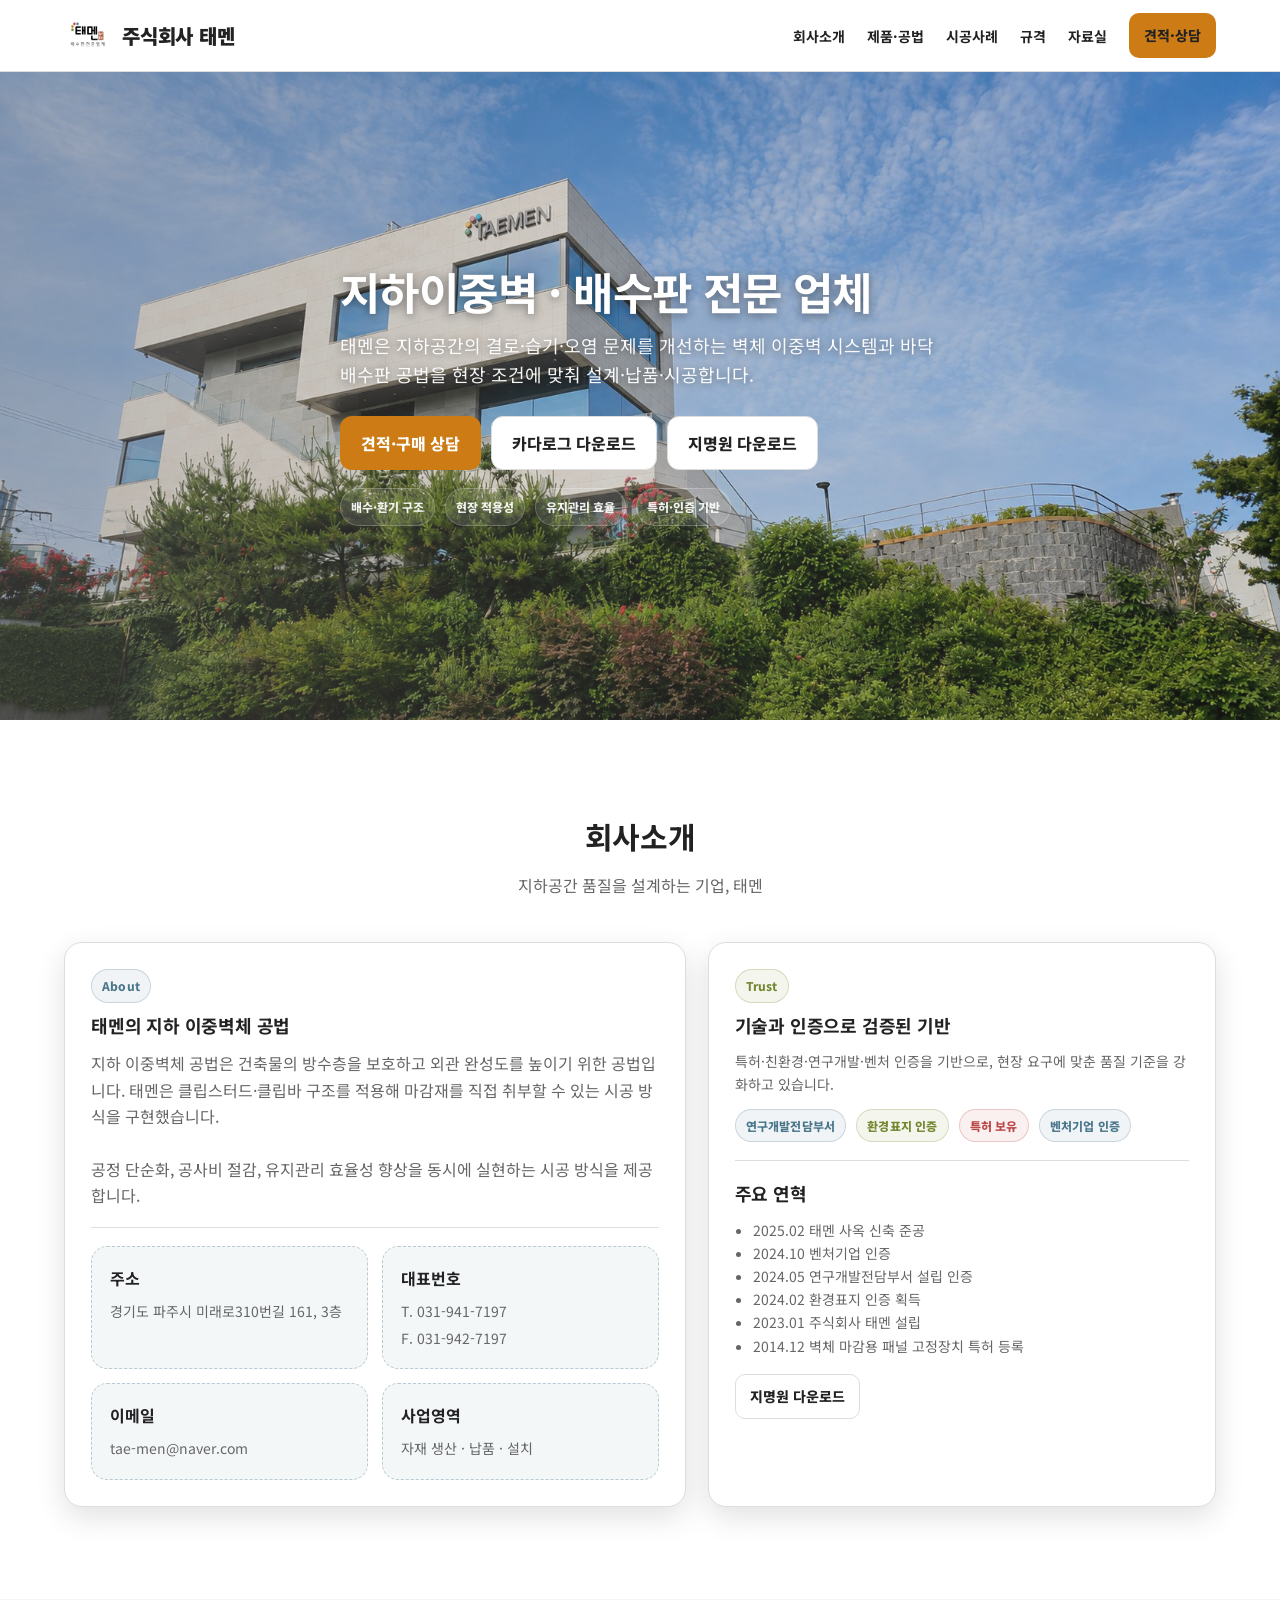
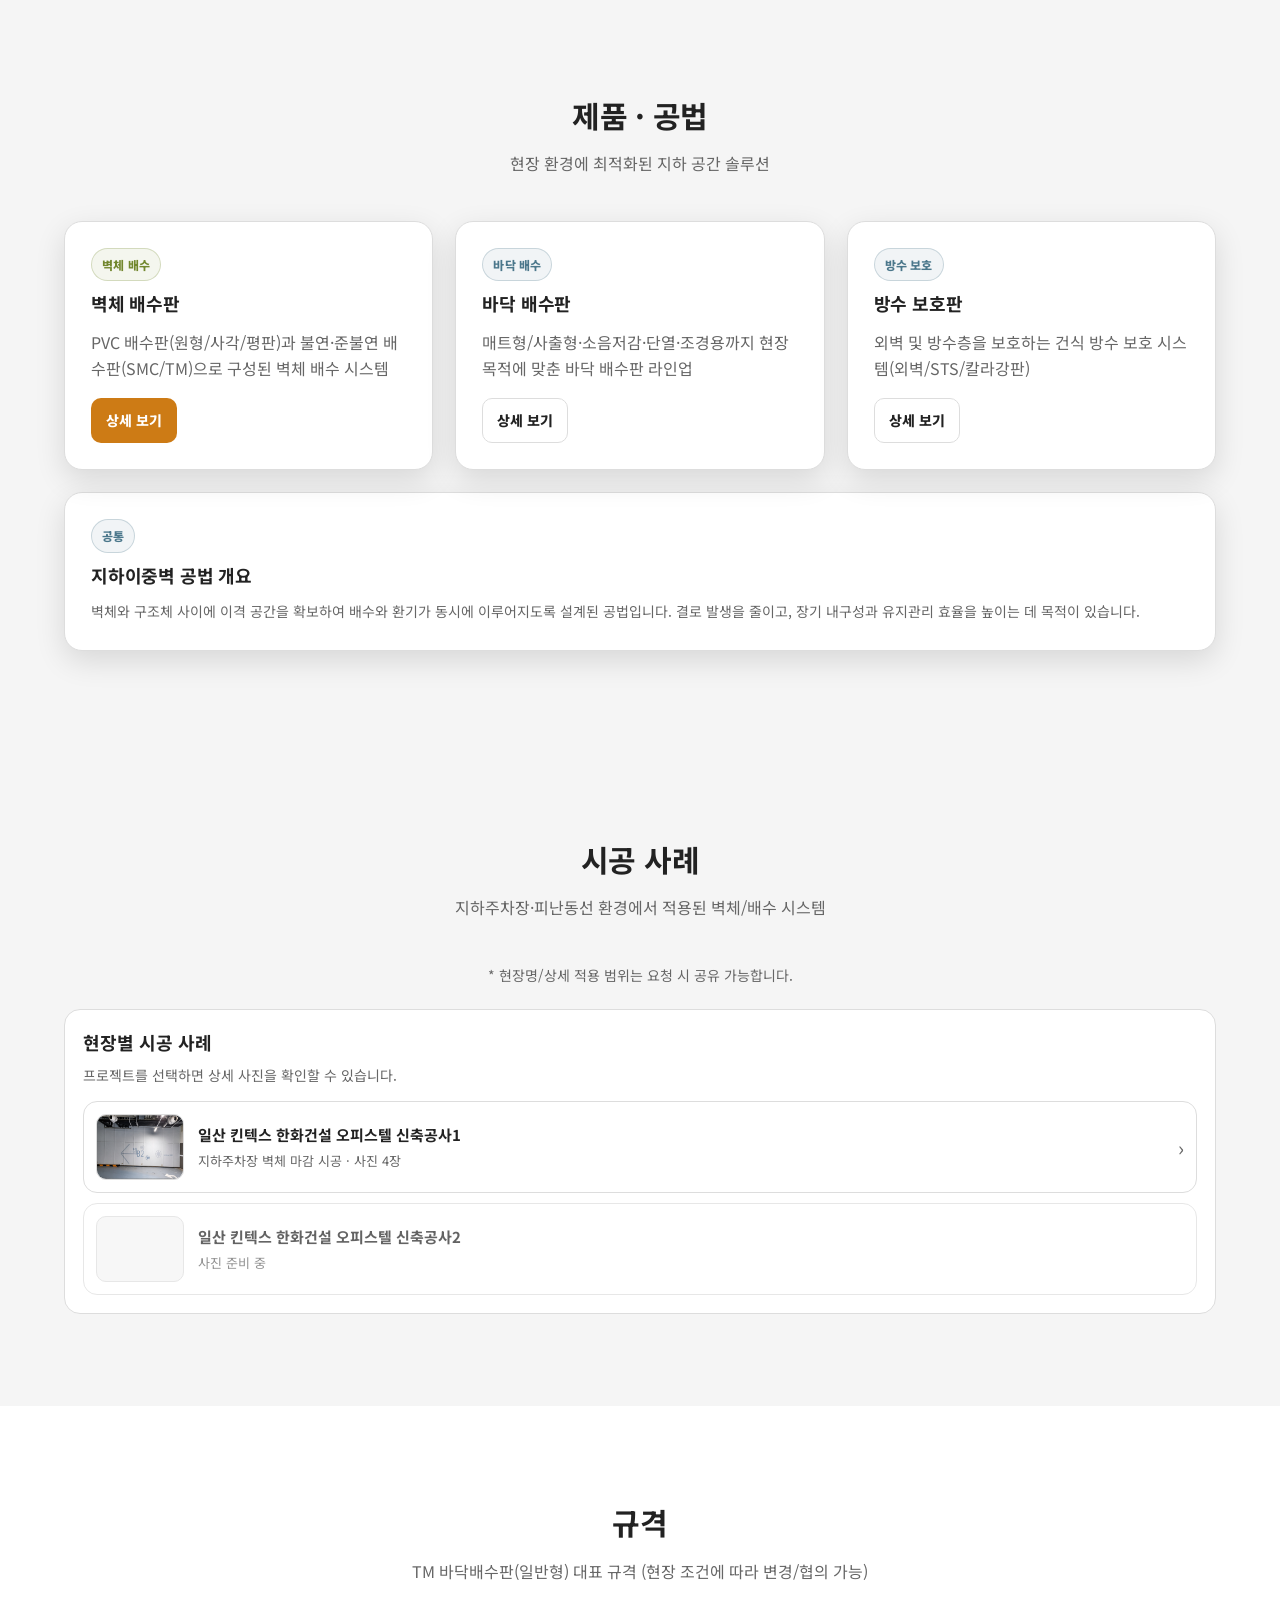
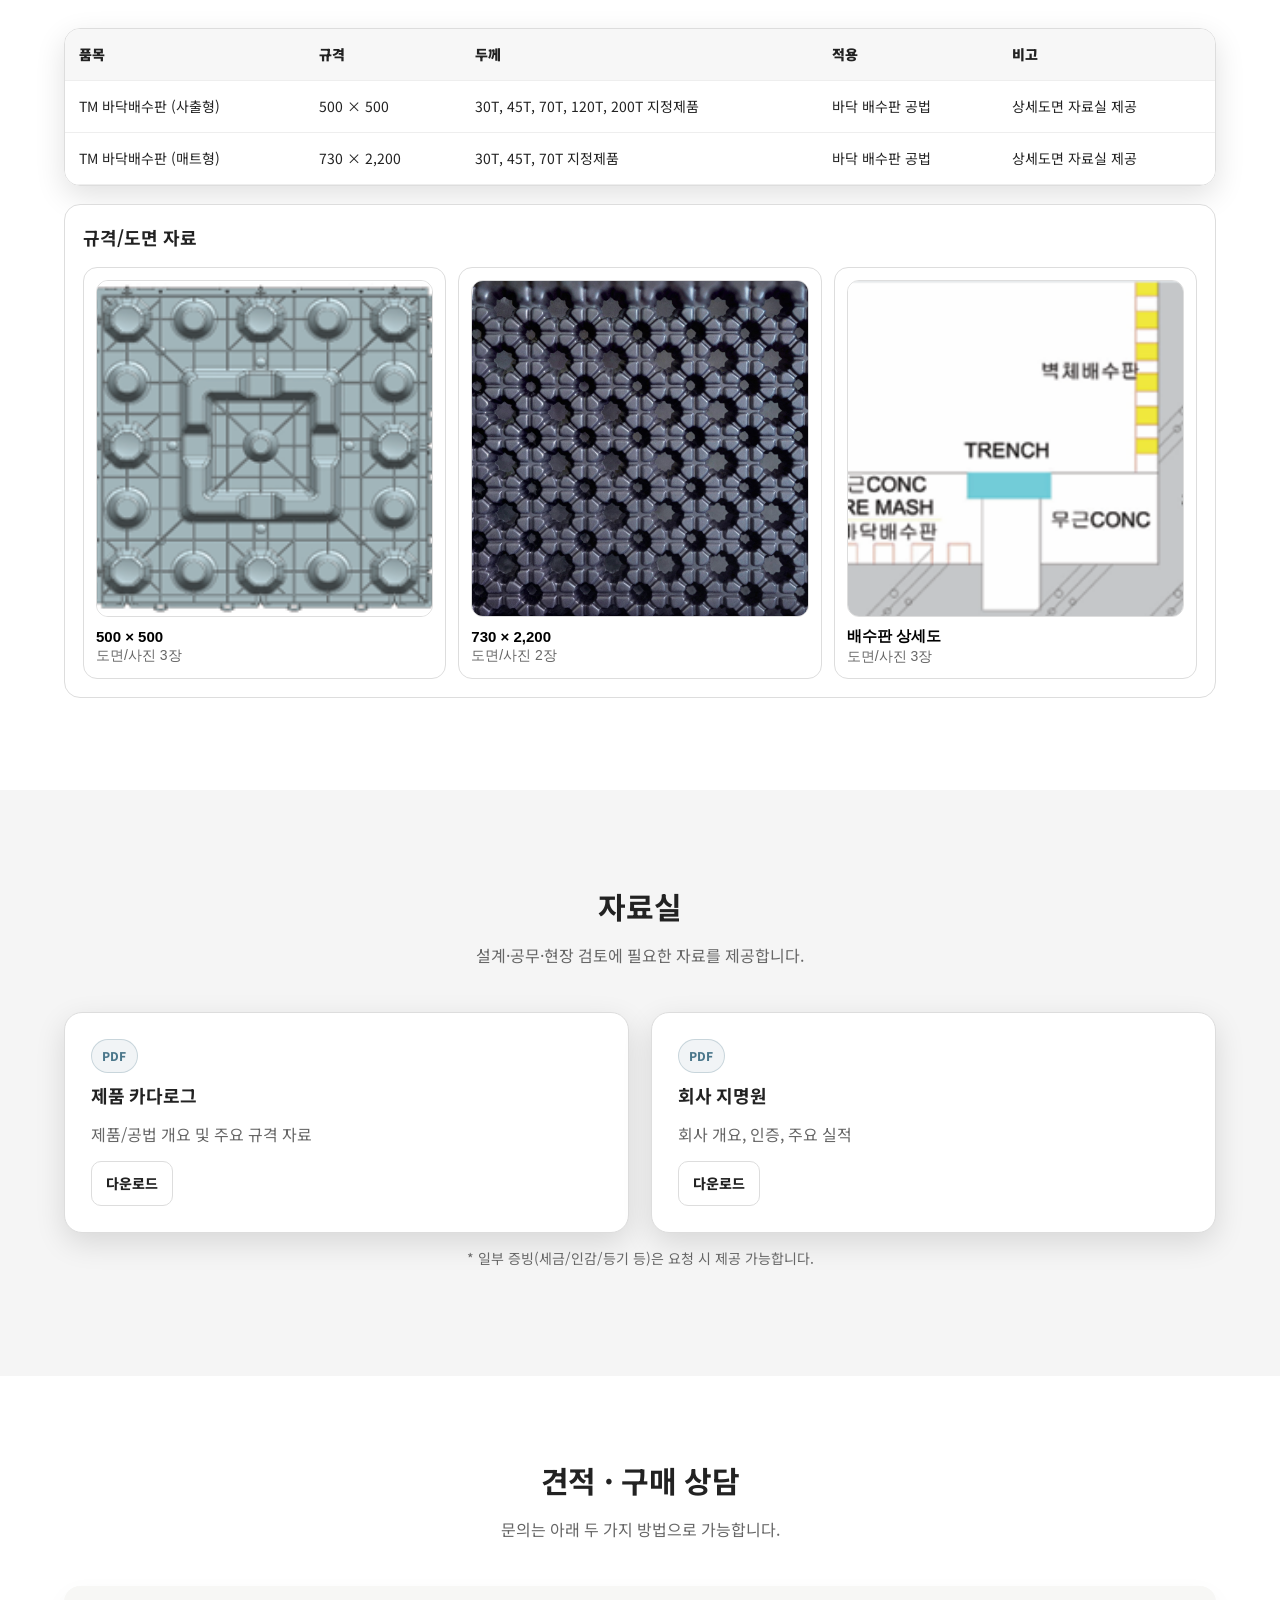
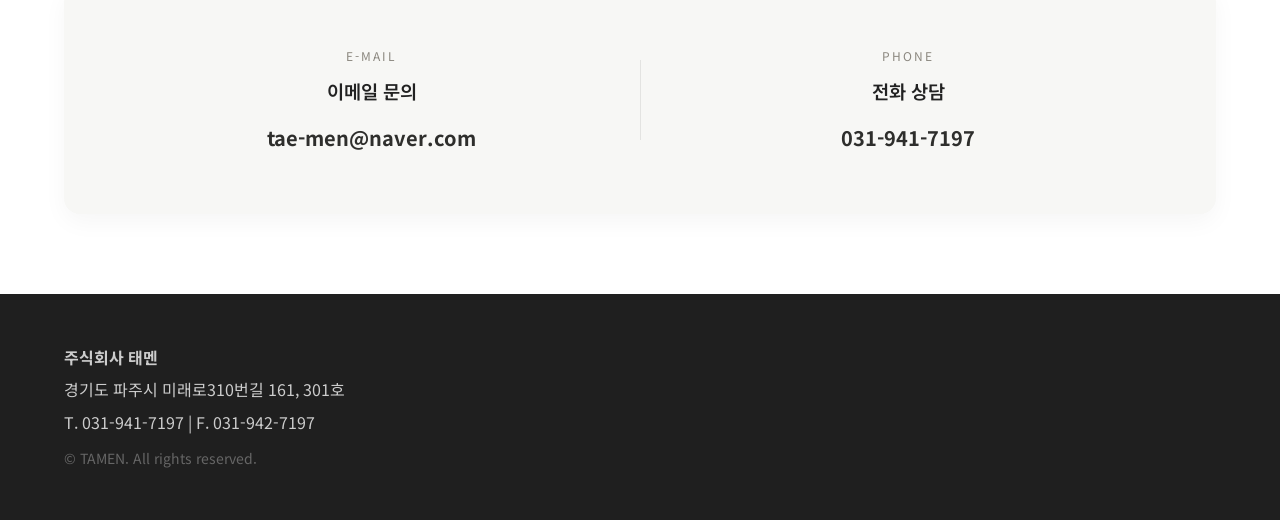
==== commit 74e4f9f8: "메인 배경 사진 교체 + 크롭/오버레이 보정 - images/hero_fixed.jpg를 새 사옥 사진으로 교체 - 히어로 배경 position을 center top으로 변경(확대" ====
--- a/index.html
+++ b/index.html
@@ -10,7 +10,10 @@
 <meta content="주식회사 태멘 | 지하이중벽 · 배수판 전문기업" property="og:title"/>
 <meta content="지하주차장·피난동선을 위한 지하이중벽(벽체) 및 바닥 배수판 전문 솔루션" property="og:description"/>
 <meta content="website" property="og:type"/>
-<meta content="assets/og-image.svg" property="og:image"/>
+<meta content="https://www.tae-men.com/assets/og-image.png" property="og:image"/>
+<meta content="1729" property="og:image:width"/>
+<meta content="910" property="og:image:height"/>
+<meta content="주식회사 태멘 로고" property="og:image:alt"/>
 <link href="https://fonts.googleapis.com" rel="preconnect"/>
 <link crossorigin="" href="https://fonts.gstatic.com" rel="preconnect"/>
 <link href="https://fonts.googleapis.com/css2?family=Noto+Sans+KR:wght@400;500;700;800;900&amp;display=swap" rel="stylesheet"/>
@@ -44,7 +47,7 @@
 </div>
 <main id="top">
 <!-- HERO -->
-<section aria-label="메인 소개" class="hero" style="background: url('images/hero_fixed.jpg') center/cover no-repeat;">
+<section aria-label="메인 소개" class="hero" style="background: url('images/hero_fixed.jpg') center top/cover no-repeat;">
 <div class="hero-inner">
 <h1>지하이중벽 · 배수판 전문 업체</h1>
 <p>
--- a/styles.css
+++ b/styles.css
@@ -282,8 +282,8 @@
   position: absolute;
   inset: 0;
   background: linear-gradient(90deg,
-    rgba(120, 118, 112, 0.62),
-    rgba(120, 118, 112, 0.38));
+    rgba(120, 118, 112, 0.40),
+    rgba(120, 118, 112, 0.14));
   pointer-events: none;
 }
 
@@ -300,6 +300,7 @@
   font-size: 44px;
   letter-spacing: -.6px;
   line-height: 1.15;
+  text-shadow: 0 2px 10px rgba(0,0,0,.45);
 }
 
 .hero p {
@@ -307,6 +308,7 @@
   max-width: 60ch;
   font-size: 18px;
   opacity: .95;
+  text-shadow: 0 1px 8px rgba(0,0,0,.45);
 }
 
 .hero .ctaRow {
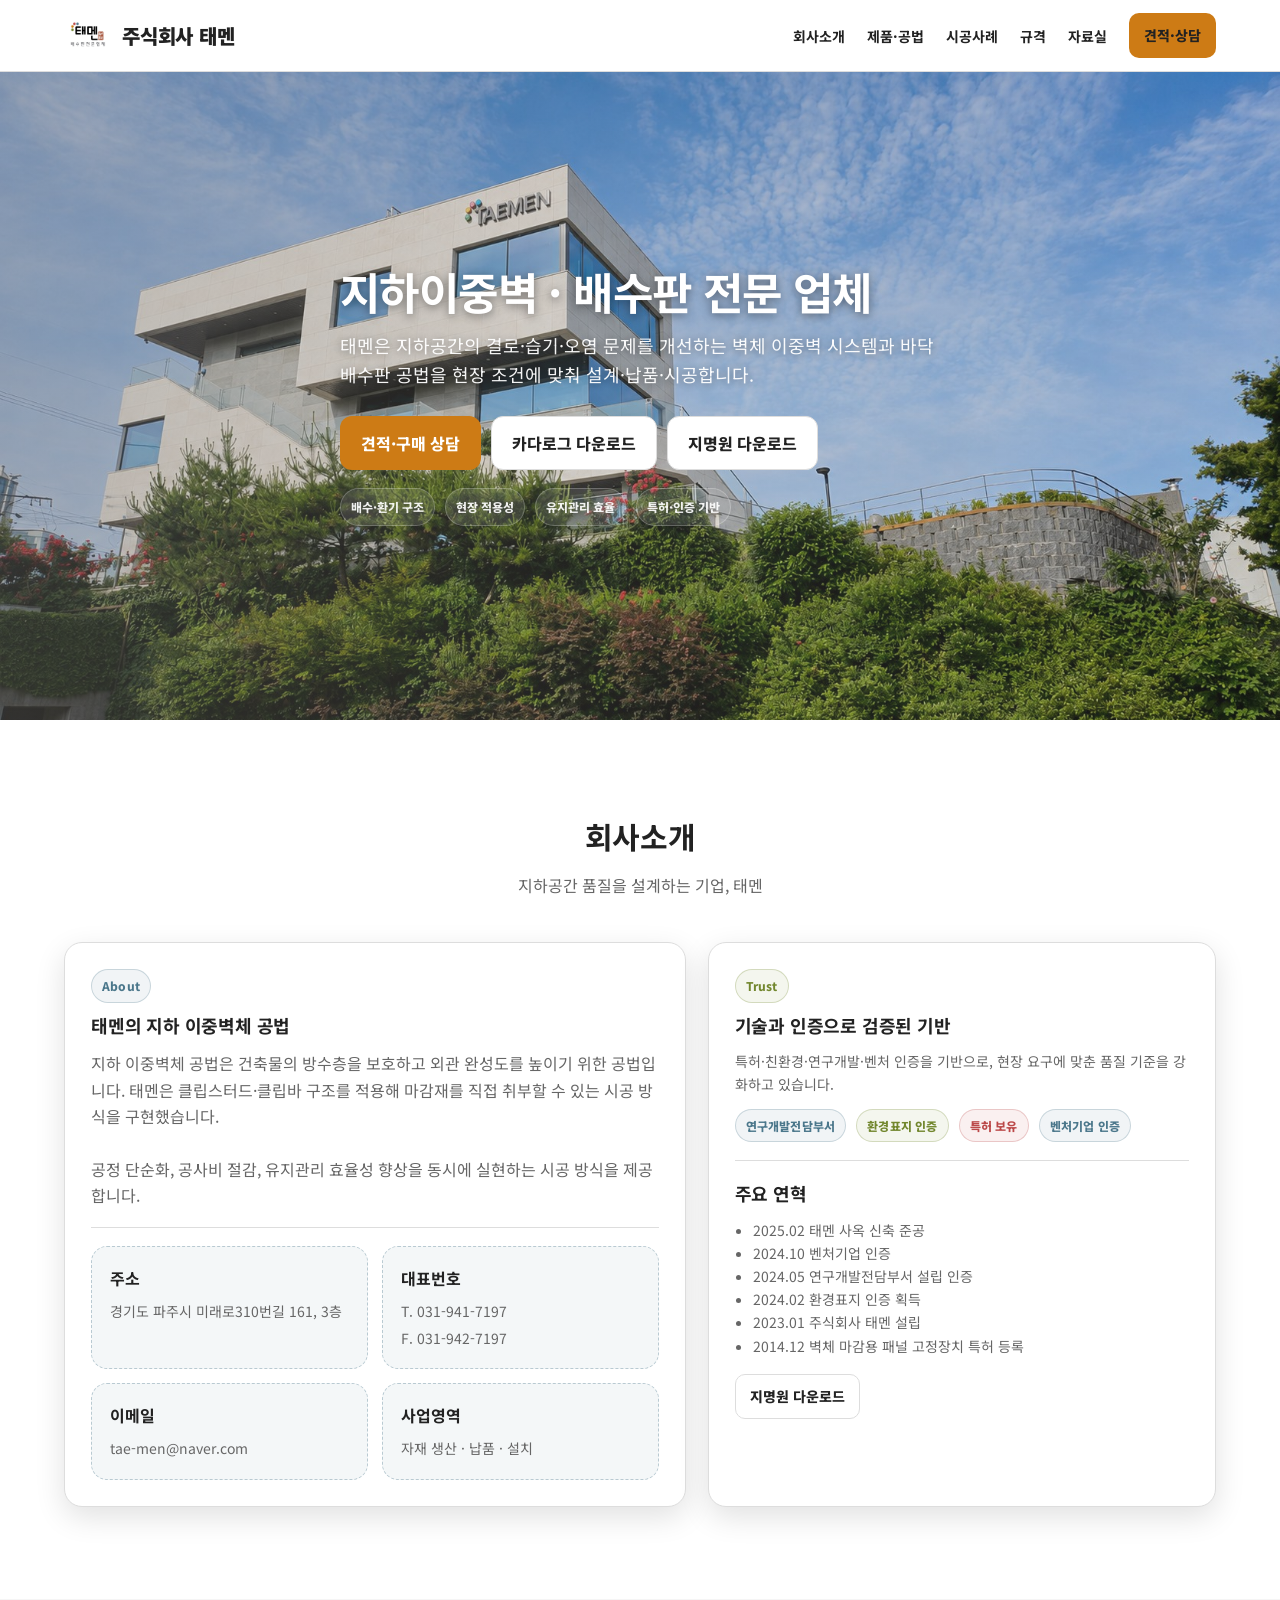
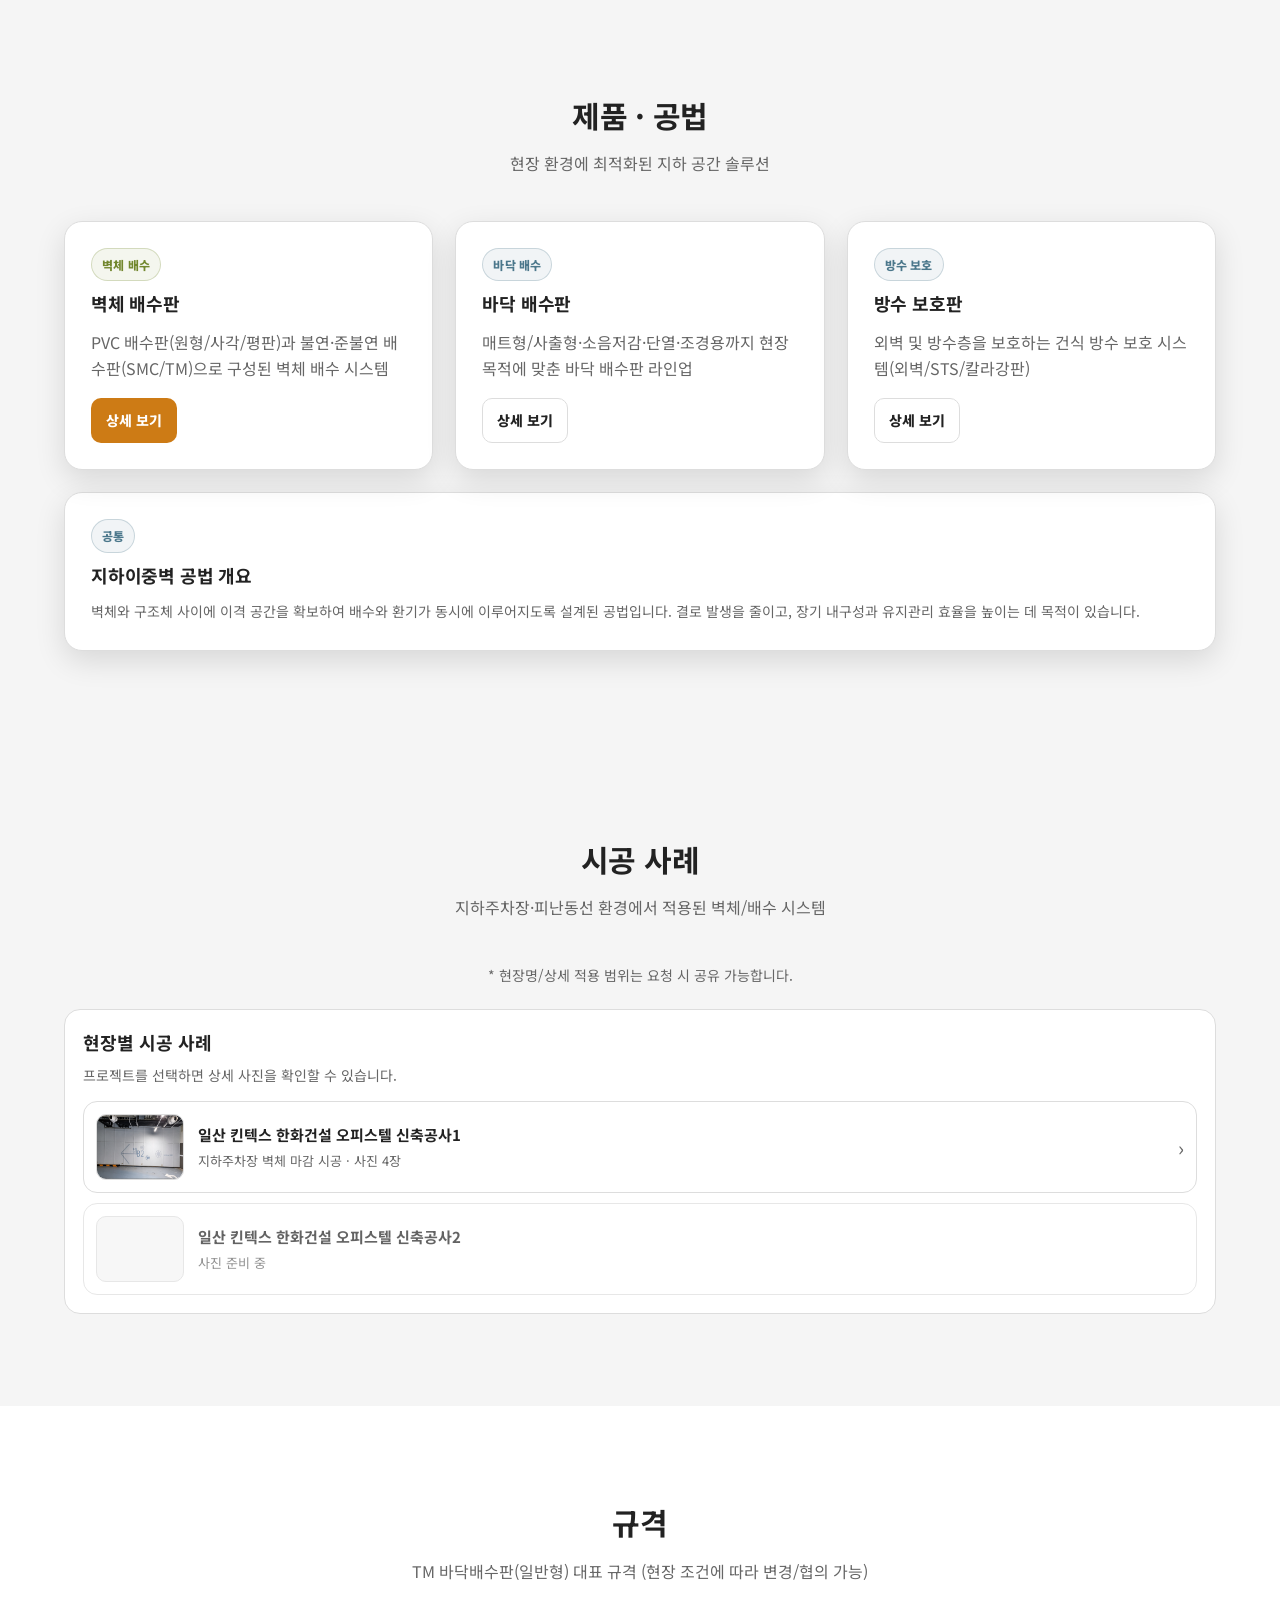
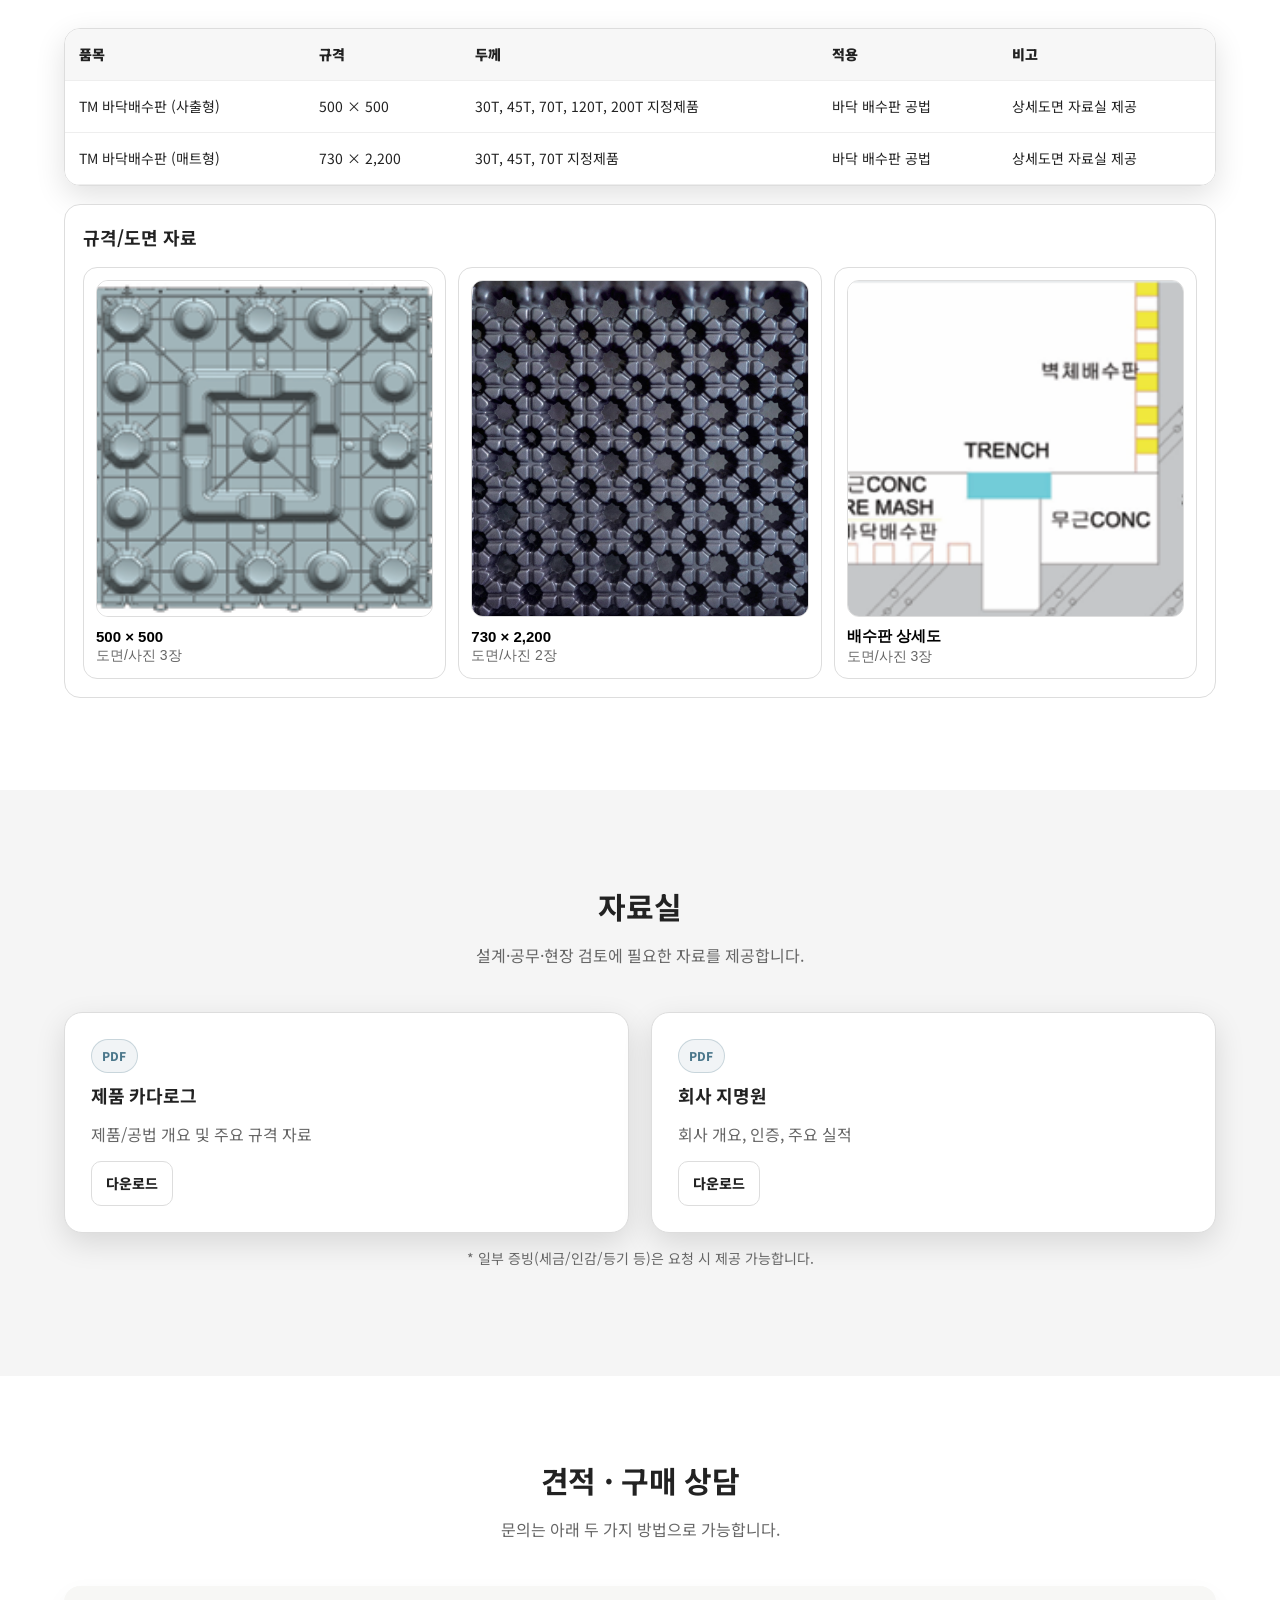
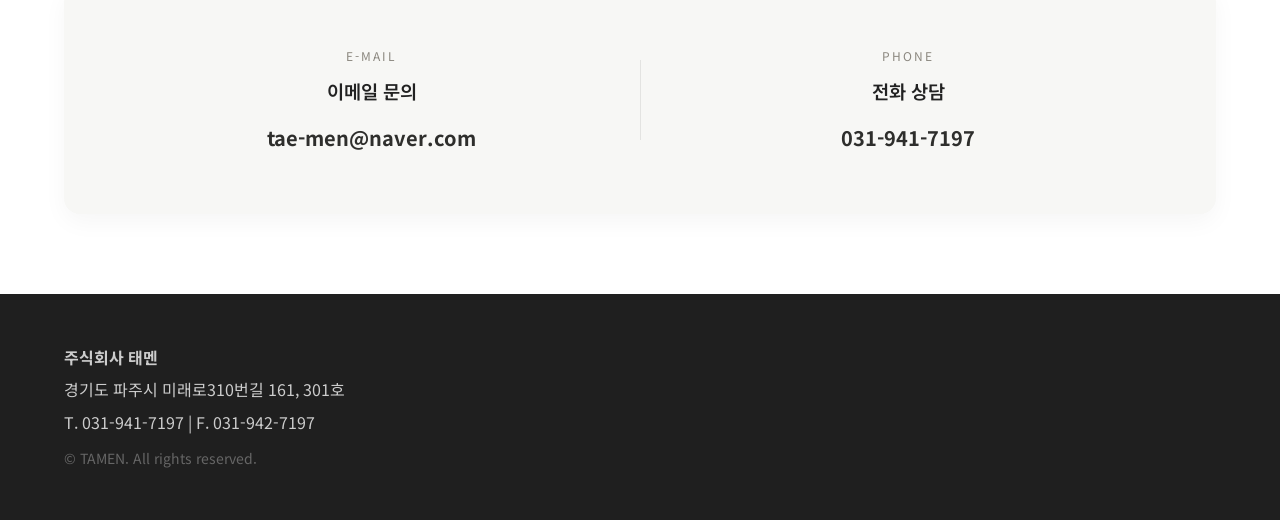
==== commit 3836a437: "히어로 배경 세로 위치 조정 (상단 여백 축소, 건물이 더 중앙에 오도록)" ====
--- a/index.html
+++ b/index.html
@@ -47,7 +47,7 @@
 </div>
 <main id="top">
 <!-- HERO -->
-<section aria-label="메인 소개" class="hero" style="background: url('images/hero_fixed.jpg') center top/cover no-repeat;">
+<section aria-label="메인 소개" class="hero" style="background: url('images/hero_fixed.jpg') center 20%/cover no-repeat;">
 <div class="hero-inner">
 <h1>지하이중벽 · 배수판 전문 업체</h1>
 <p>
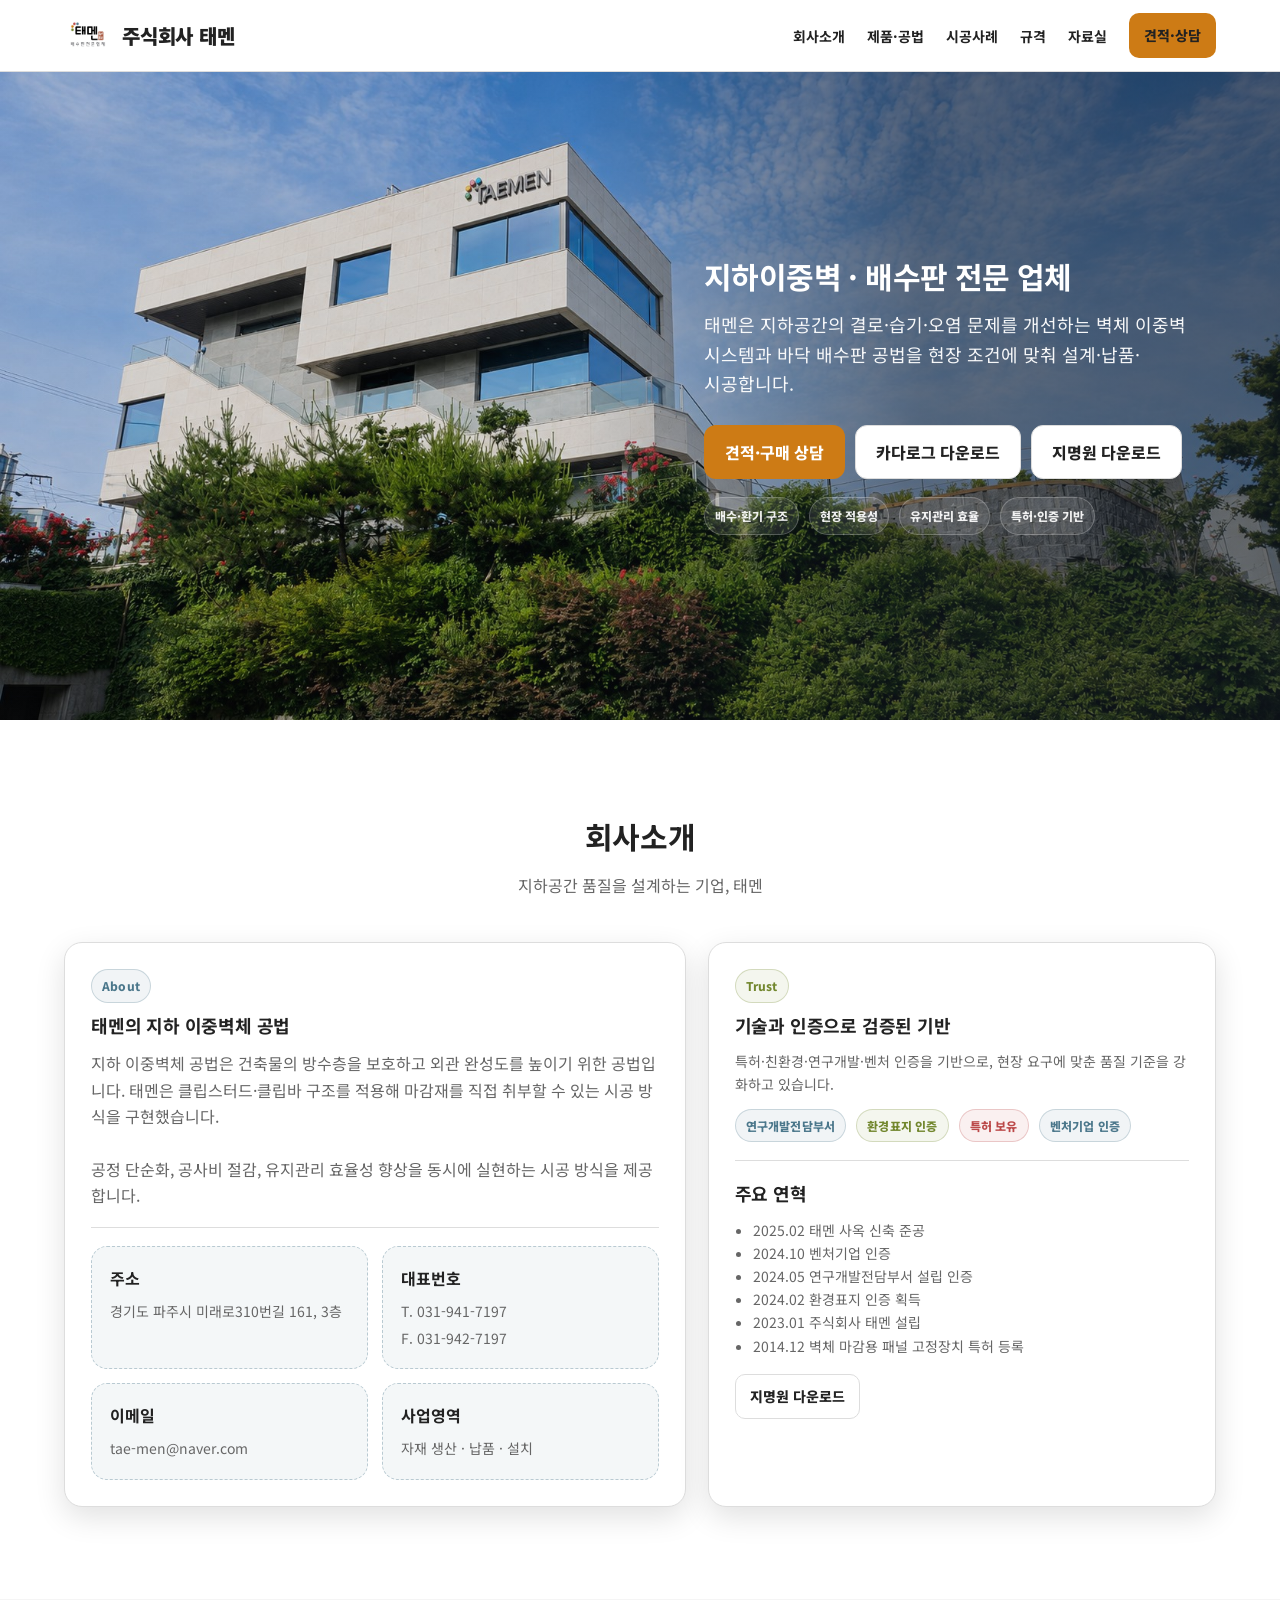
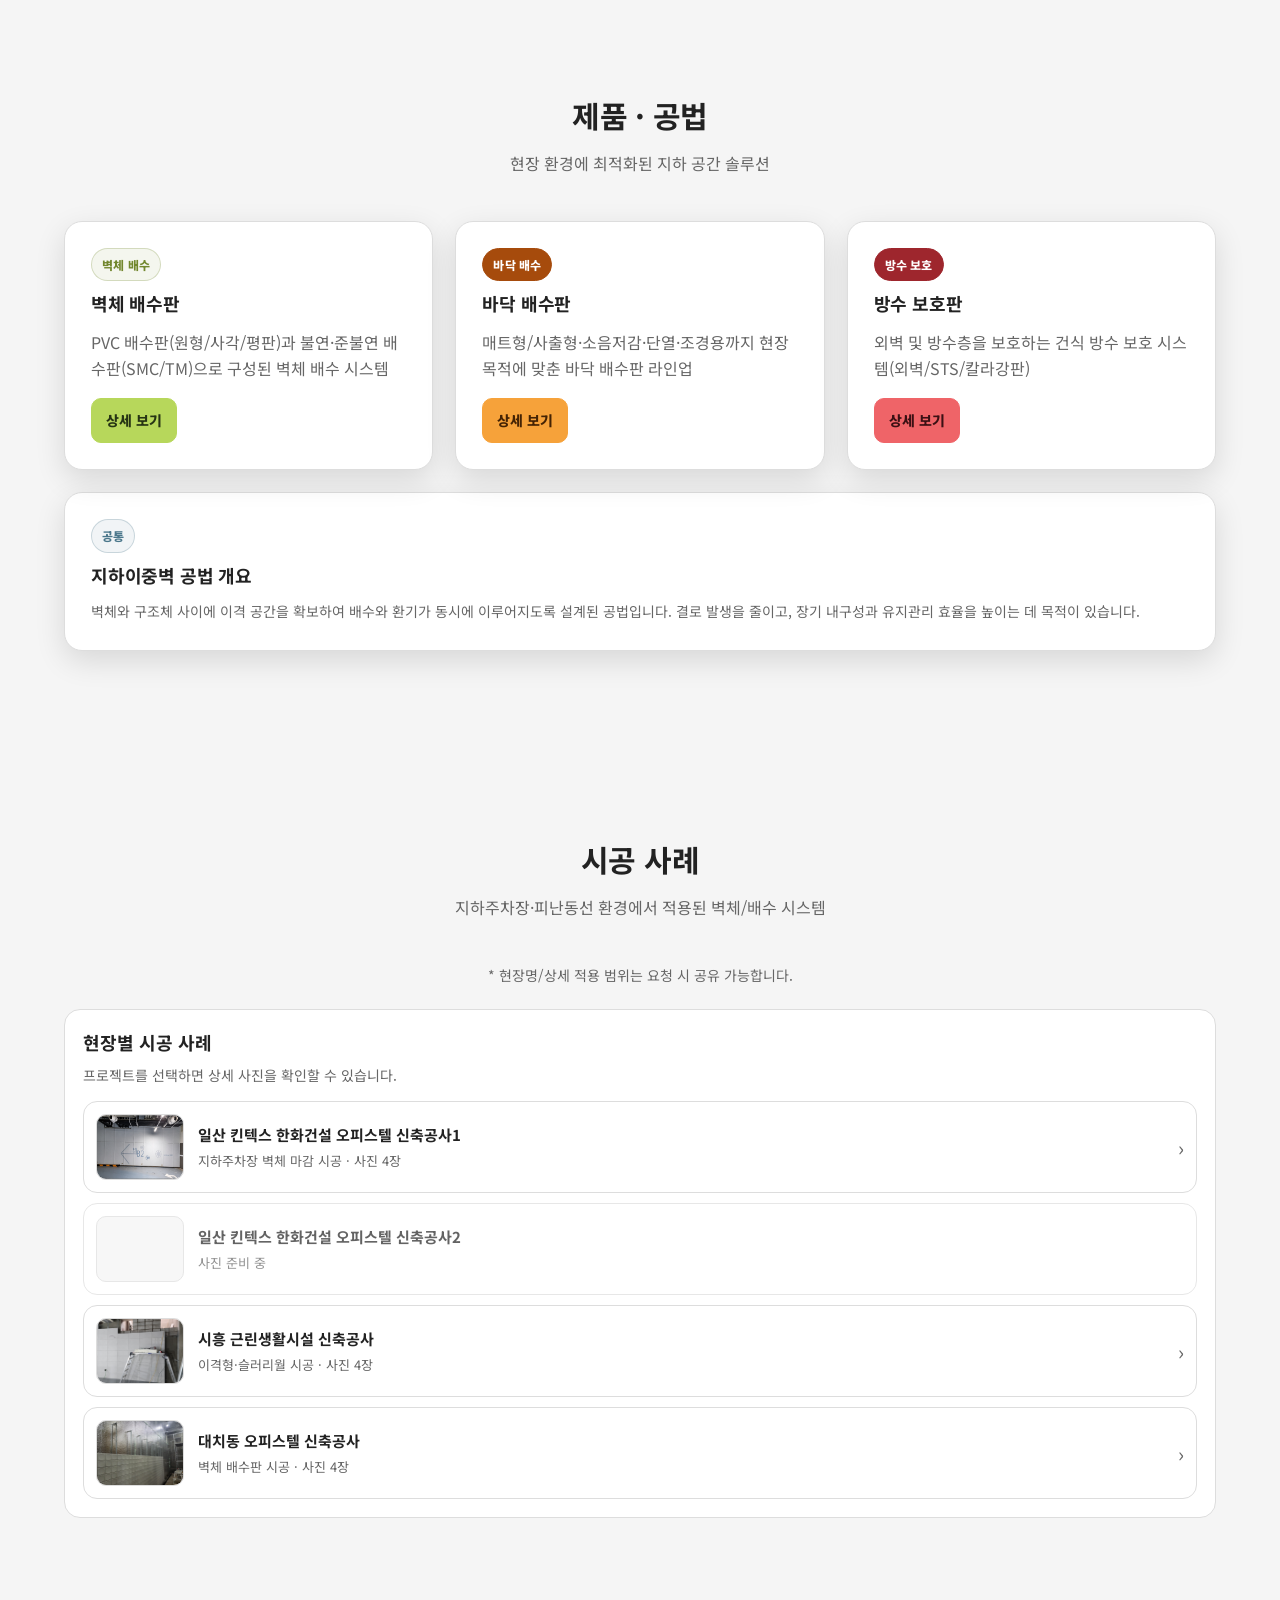
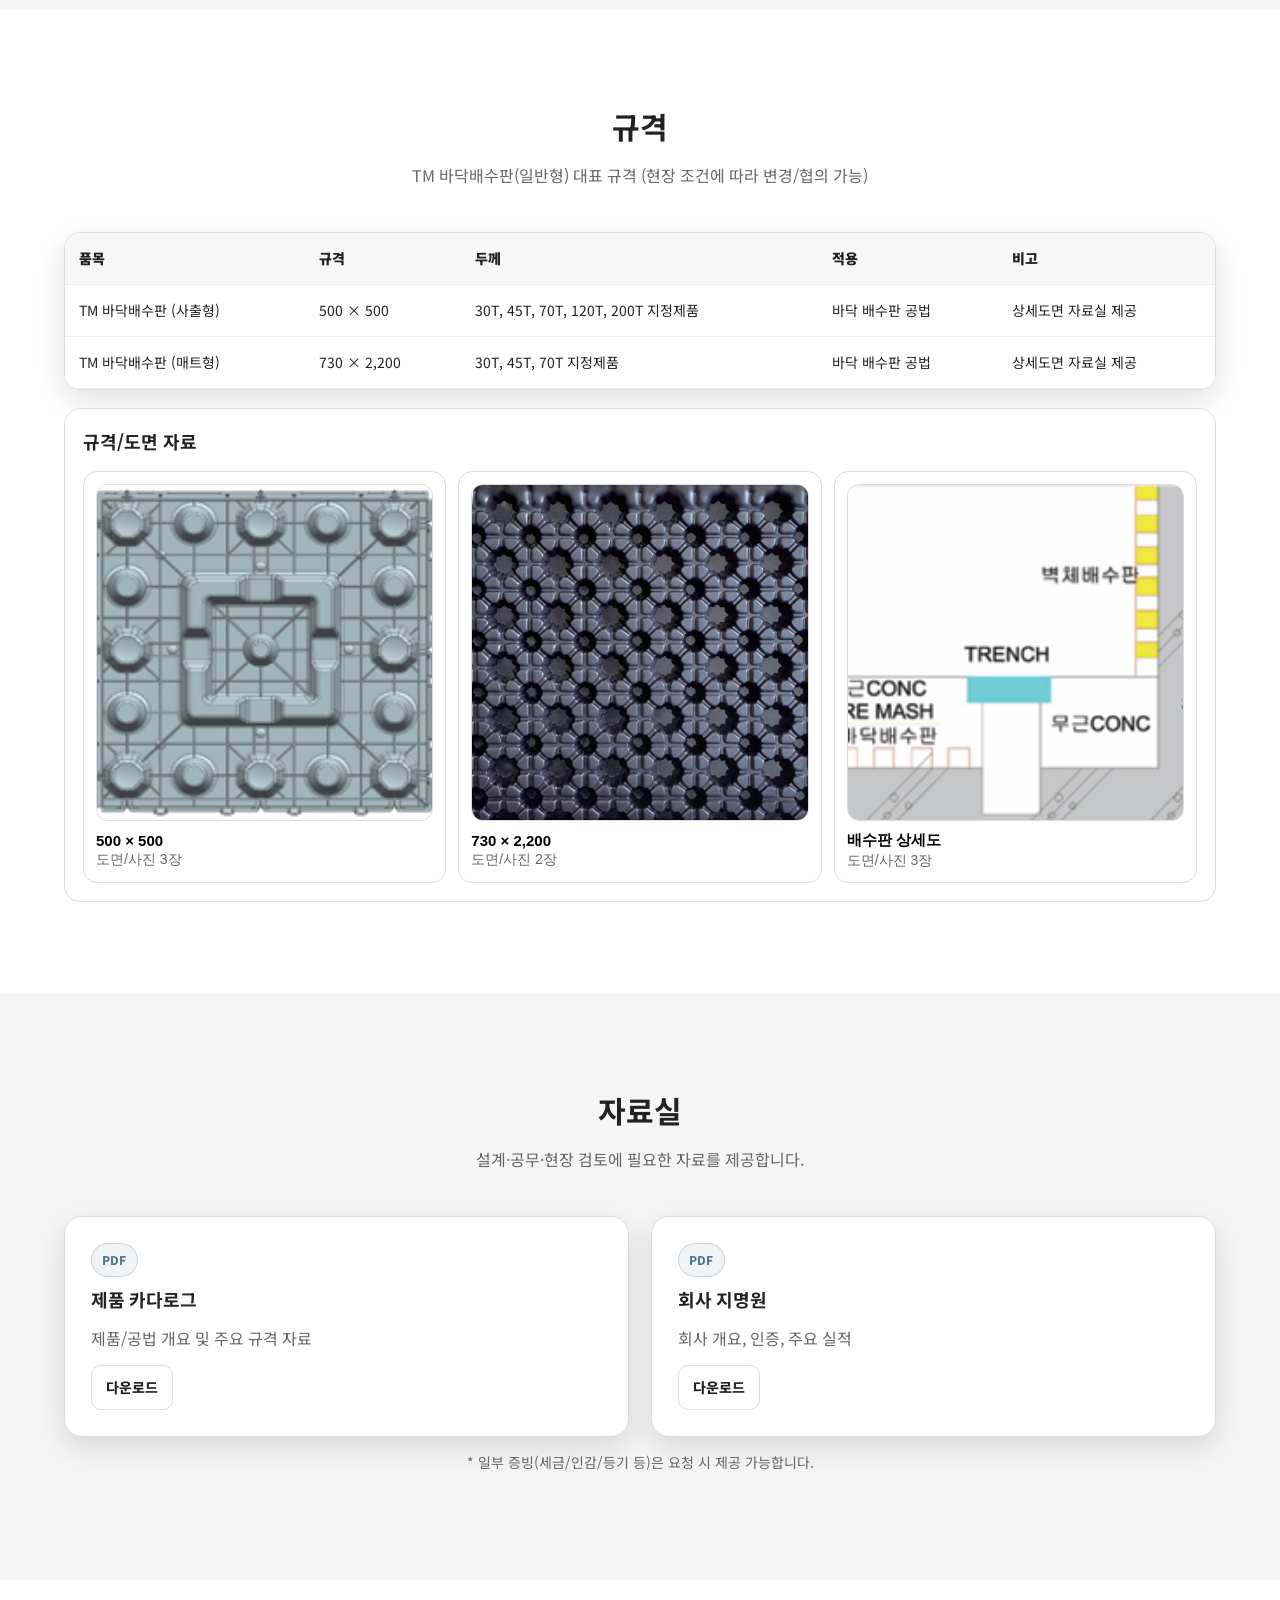
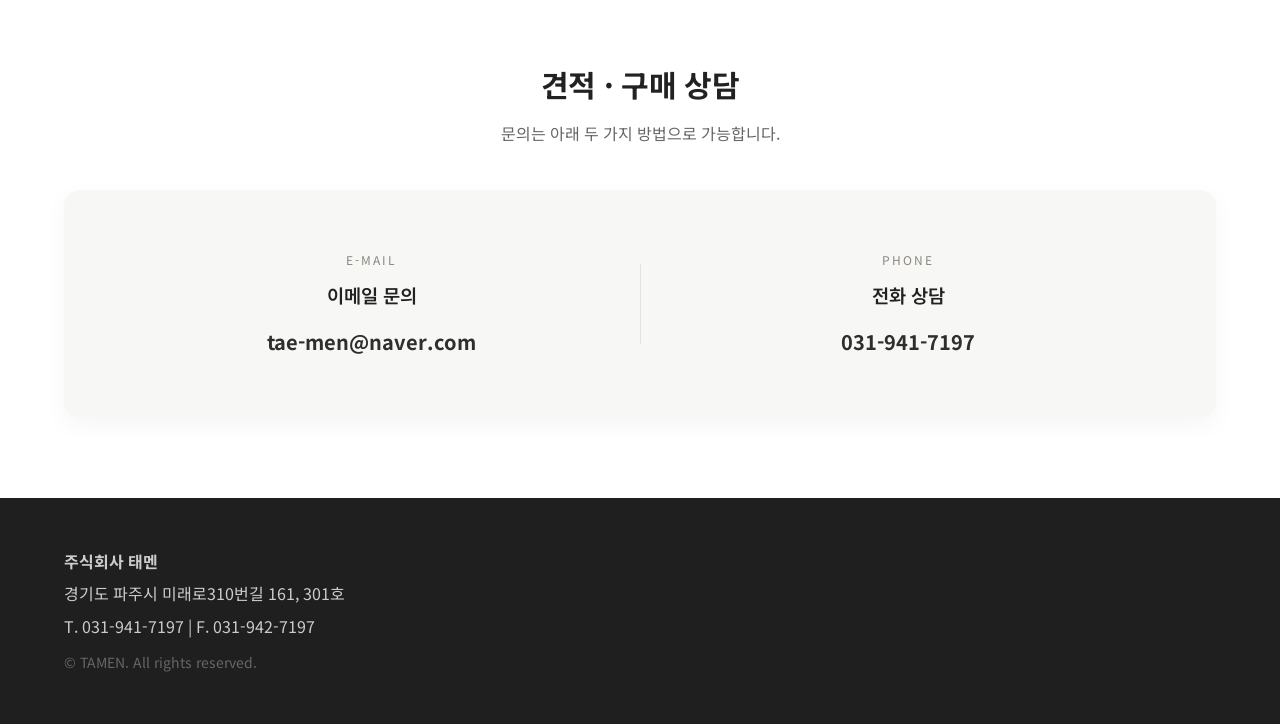
==== commit abfe669e: "Add files via upload" ====
--- a/index.html
+++ b/index.html
@@ -47,7 +47,7 @@
 </div>
 <main id="top">
 <!-- HERO -->
-<section aria-label="메인 소개" class="hero" style="background: url('images/hero_fixed.jpg') center 20%/cover no-repeat;">
+<section aria-label="메인 소개" class="hero" style="background: url('images/hero_fixed.jpg') center/cover no-repeat;">
 <div class="hero-inner">
 <h1>지하이중벽 · 배수판 전문 업체</h1>
 <p>
@@ -207,6 +207,22 @@
 <b>일산 킨텍스 한화건설 오피스텔 신축공사2</b>
 <span>사진 준비 중</span>
 </div>
+</li>
+<li class="caseListItem caseCard" data-gallery='[{"src": "assets/cases/siheung_1.jpg", "caption": "시흥 근린생활시설 신축공사 · 이격형 시공 1"}, {"src": "assets/cases/siheung_2.jpg", "caption": "시흥 근린생활시설 신축공사 · 이격형 시공 2"}, {"src": "assets/cases/siheung_3.jpg", "caption": "시흥 근린생활시설 신축공사 · 슬러리월 시공 1"}, {"src": "assets/cases/siheung_4.jpg", "caption": "시흥 근린생활시설 신축공사 · 슬러리월 시공 2"}]' data-title="시흥 근린생활시설 신축공사">
+<div class="caseListThumb"><img alt="시흥 근린생활시설 신축공사 이격형 시공" src="assets/cases/siheung_1.jpg" loading="lazy"/></div>
+<div class="caseListBody">
+<b>시흥 근린생활시설 신축공사</b>
+<span>이격형·슬러리월 시공 · 사진 4장</span>
+</div>
+<span aria-hidden="true" class="caseListArrow">›</span>
+</li>
+<li class="caseListItem caseCard" data-gallery='[{"src": "assets/cases/daechi_1.jpg", "caption": "대치동 오피스텔 신축공사 · 시공 사진 1"}, {"src": "assets/cases/daechi_2.jpg", "caption": "대치동 오피스텔 신축공사 · 시공 사진 2"}, {"src": "assets/cases/daechi_3.jpg", "caption": "대치동 오피스텔 신축공사 · 시공 사진 3"}, {"src": "assets/cases/daechi_4.jpg", "caption": "대치동 오피스텔 신축공사 · 시공 사진 4"}]' data-title="대치동 오피스텔 신축공사">
+<div class="caseListThumb"><img alt="대치동 오피스텔 신축공사 벽체 배수판 시공" src="assets/cases/daechi_1.jpg" loading="lazy"/></div>
+<div class="caseListBody">
+<b>대치동 오피스텔 신축공사</b>
+<span>벽체 배수판 시공 · 사진 4장</span>
+</div>
+<span aria-hidden="true" class="caseListArrow">›</span>
 </li>
 </ul>
 </div>
--- a/styles.css
+++ b/styles.css
@@ -159,6 +159,67 @@
   border-color: var(--line);
 }
 
+/* Light-green detail buttons only in the homepage product cards. */
+#solutions .card .btn {
+  background: #B7D75B;
+  border-color: #B7D75B;
+  color: #263414;
+}
+
+#solutions .card .btn:hover {
+  background: #A8C94C;
+  border-color: #A8C94C;
+}
+
+#solutions .card .btn:focus-visible {
+  outline: 3px solid #526D24;
+  outline-offset: 3px;
+}
+
+/* Floor drainage: darker orange label and brighter orange detail button. */
+#solutions .card:has(a[href="drainage.html"]) .tag {
+  background: #A64B0C;
+  border-color: #A64B0C;
+  color: #fff;
+}
+
+#solutions .card .btn[href="drainage.html"] {
+  background: #F6A23A;
+  border-color: #F6A23A;
+  color: #442304;
+}
+
+#solutions .card .btn[href="drainage.html"]:hover {
+  background: #ED9428;
+  border-color: #ED9428;
+}
+
+#solutions .card .btn[href="drainage.html"]:focus-visible {
+  outline-color: #A64B0C;
+}
+
+/* Waterproof protection: dark red label and brighter red detail button. */
+#solutions .card:has(a[href="waterproof.html"]) .tag {
+  background: #9E262D;
+  border-color: #9E262D;
+  color: #fff;
+}
+
+#solutions .card .btn[href="waterproof.html"] {
+  background: #EF6468;
+  border-color: #EF6468;
+  color: #3B1014;
+}
+
+#solutions .card .btn[href="waterproof.html"]:hover {
+  background: #E9545A;
+  border-color: #E9545A;
+}
+
+#solutions .card .btn[href="waterproof.html"]:focus-visible {
+  outline-color: #9E262D;
+}
+
 .btn.small {
   padding: 10px 14px;
   border-radius: 10px;
@@ -282,8 +343,8 @@
   position: absolute;
   inset: 0;
   background: linear-gradient(90deg,
-    rgba(120, 118, 112, 0.40),
-    rgba(120, 118, 112, 0.14));
+    rgba(120, 118, 112, 0.62),
+    rgba(120, 118, 112, 0.38));
   pointer-events: none;
 }
 
@@ -300,7 +361,6 @@
   font-size: 44px;
   letter-spacing: -.6px;
   line-height: 1.15;
-  text-shadow: 0 2px 10px rgba(0,0,0,.45);
 }
 
 .hero p {
@@ -308,13 +368,44 @@
   max-width: 60ch;
   font-size: 18px;
   opacity: .95;
-  text-shadow: 0 1px 8px rgba(0,0,0,.45);
 }
 
 .hero .ctaRow {
   display: flex;
   gap: 10px;
   flex-wrap: wrap
+}
+
+/* Keep the building visible by placing desktop hero content on the right. */
+@media (min-width: 1024px) {
+  .hero .hero-inner {
+    box-sizing: border-box;
+    width: 40%;
+    max-width: 640px;
+    margin-left: auto;
+    margin-right: 5%;
+    padding: 0;
+    text-align: left;
+  }
+
+  .hero h1 {
+    font-size: clamp(30px, 2.3vw, 44px);
+    line-height: 1.3;
+    word-break: keep-all;
+  }
+
+  .hero p {
+    word-break: keep-all;
+    overflow-wrap: break-word;
+  }
+
+  .hero::before {
+    background: linear-gradient(90deg,
+      rgba(20, 28, 38, 0.10) 0%,
+      rgba(20, 28, 38, 0.16) 45%,
+      rgba(20, 28, 38, 0.55) 72%,
+      rgba(20, 28, 38, 0.60) 100%);
+  }
 }
 
 /* ===== 상세 페이지 타이틀 바 (히어로 이미지 없음, 동일 크기) ===== */
@@ -1163,6 +1254,25 @@
     linear-gradient(135deg, rgba(148, 163, 184, .18), rgba(148, 163, 184, .06));
   border-bottom: 1px solid var(--line);
   font-weight: 700;
+}
+
+/* PVC lineup: consistent 600 x 300 mm landscape photo slots. */
+#pvc-wall .productPhoto,
+#pvc-wall .photoPlaceholder {
+  width: 100%;
+  aspect-ratio: 2 / 1;
+  overflow: hidden;
+  background: #fff;
+  border-bottom: 1px solid var(--line);
+}
+
+#pvc-wall .productPhoto img {
+  display: block;
+  width: 100%;
+  height: 100%;
+  /* Trim only the supplied image's white top/bottom margins. */
+  object-fit: cover;
+  object-position: center;
 }
 
 .photoMeta {
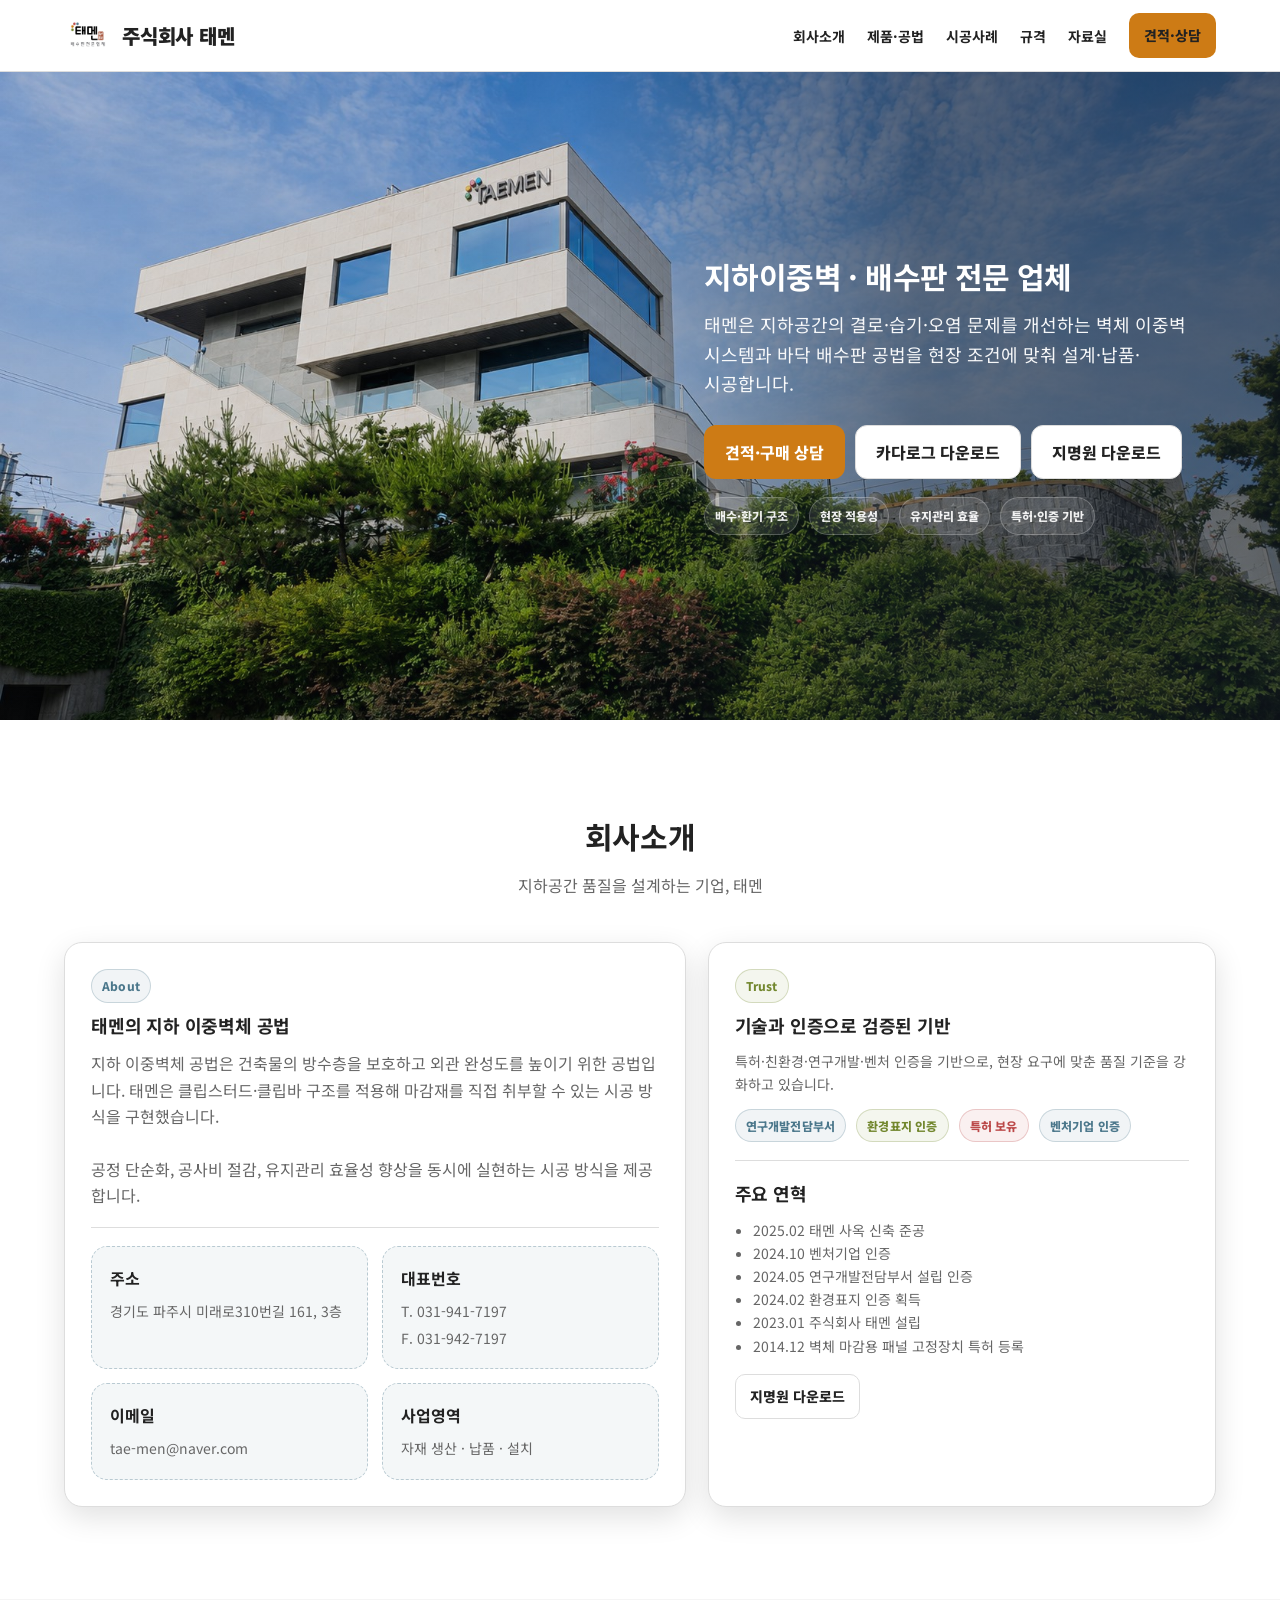
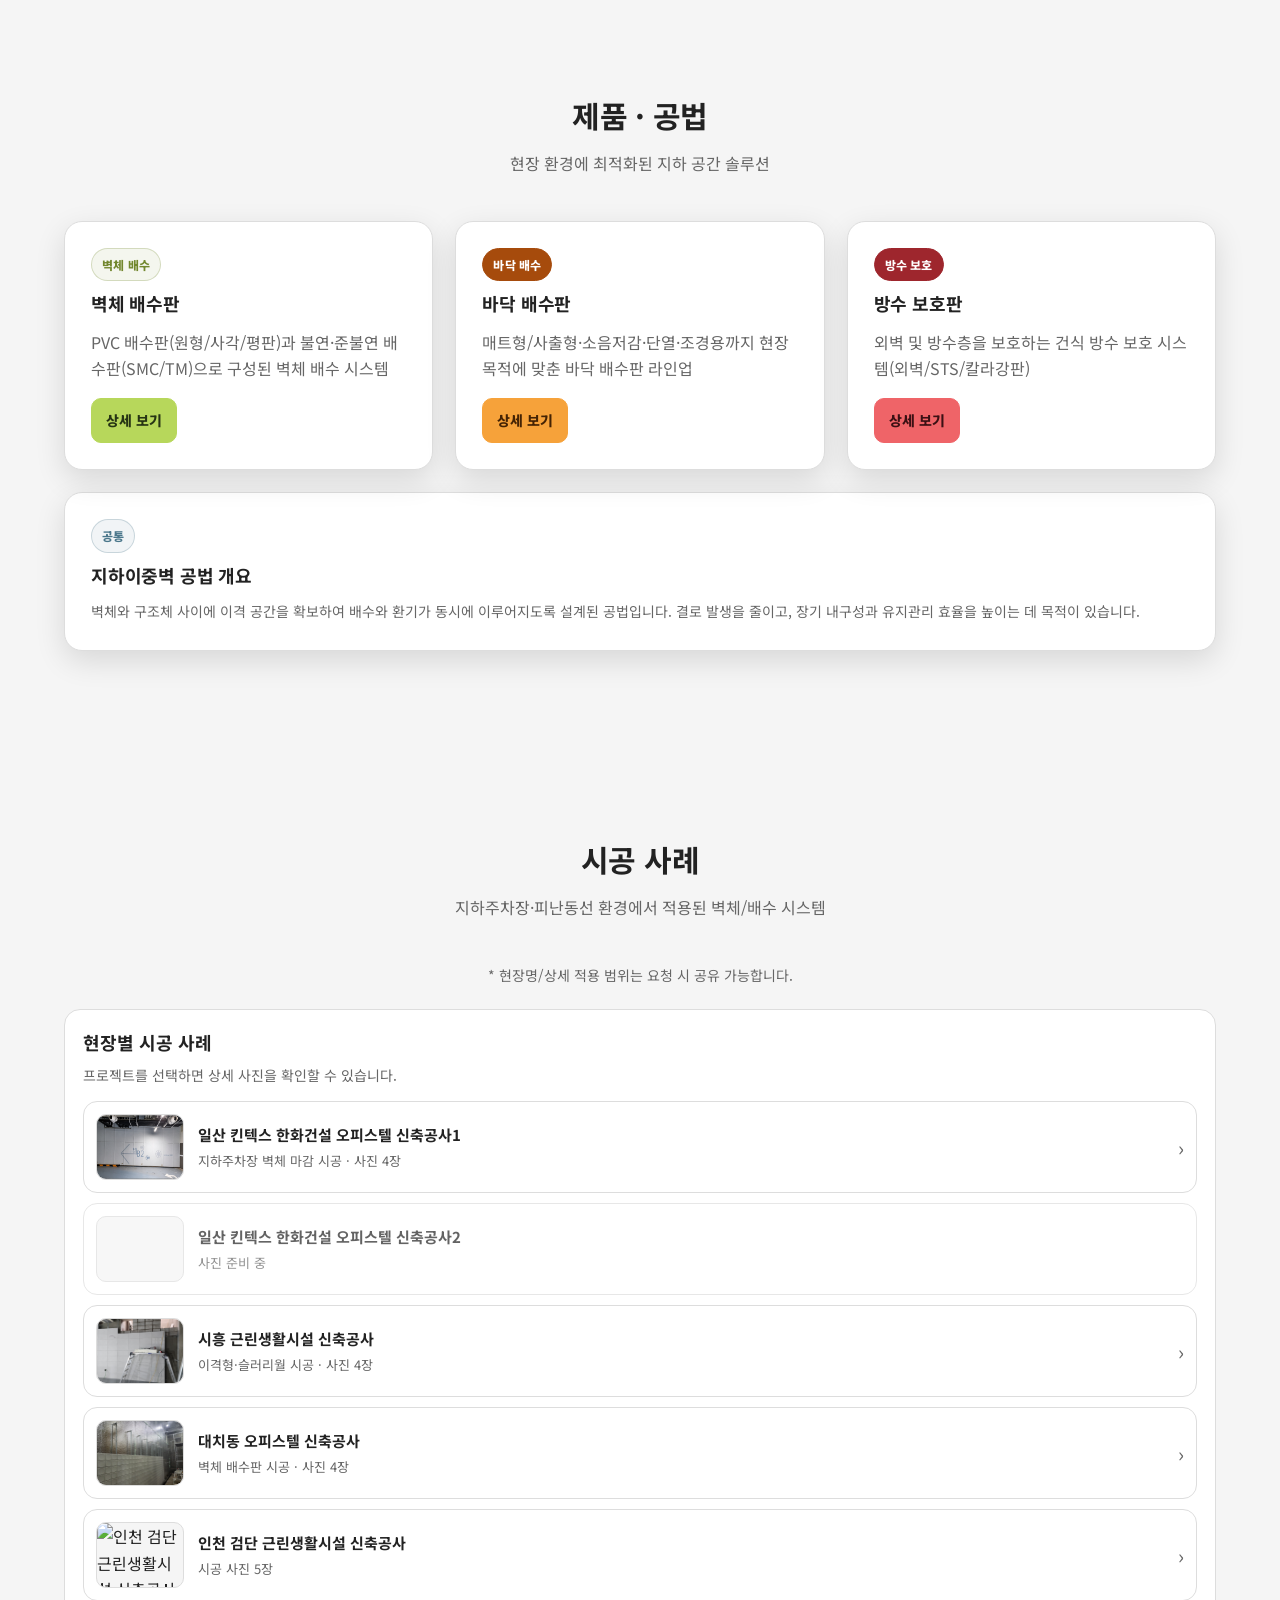
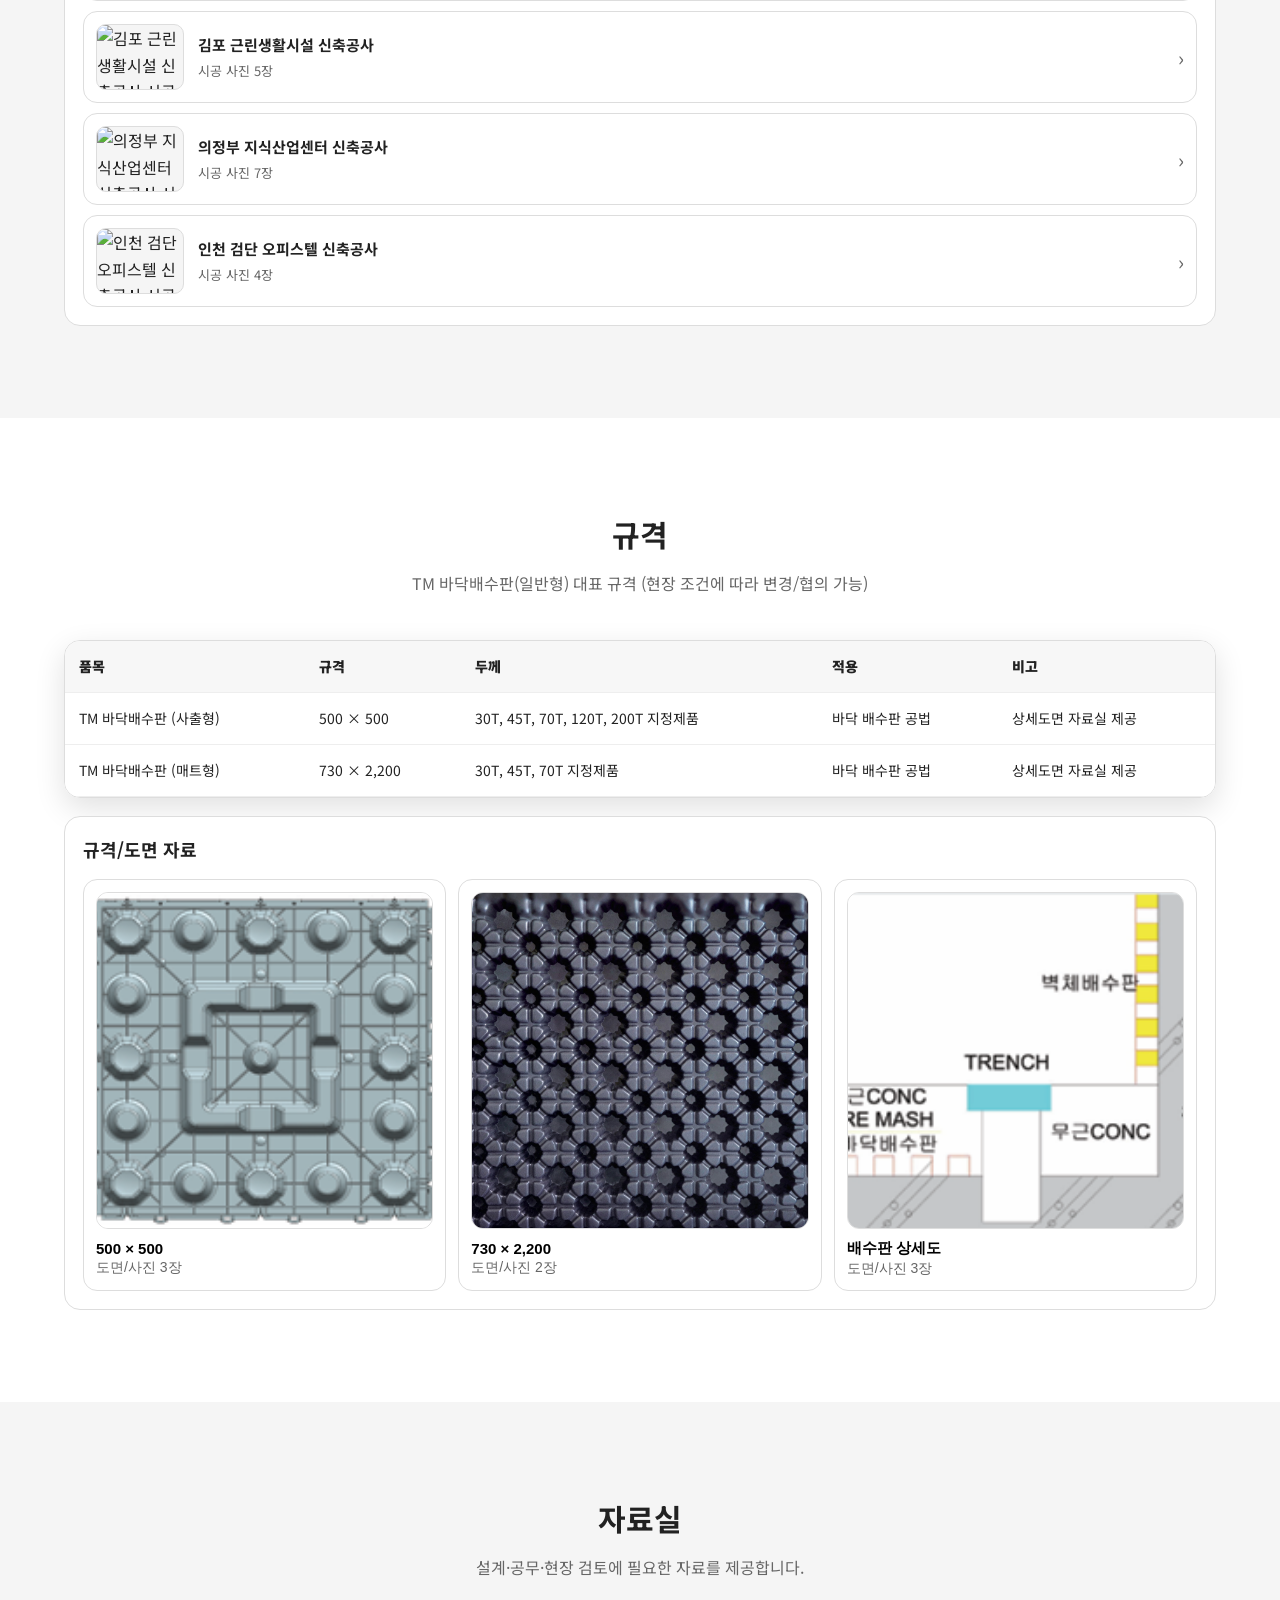
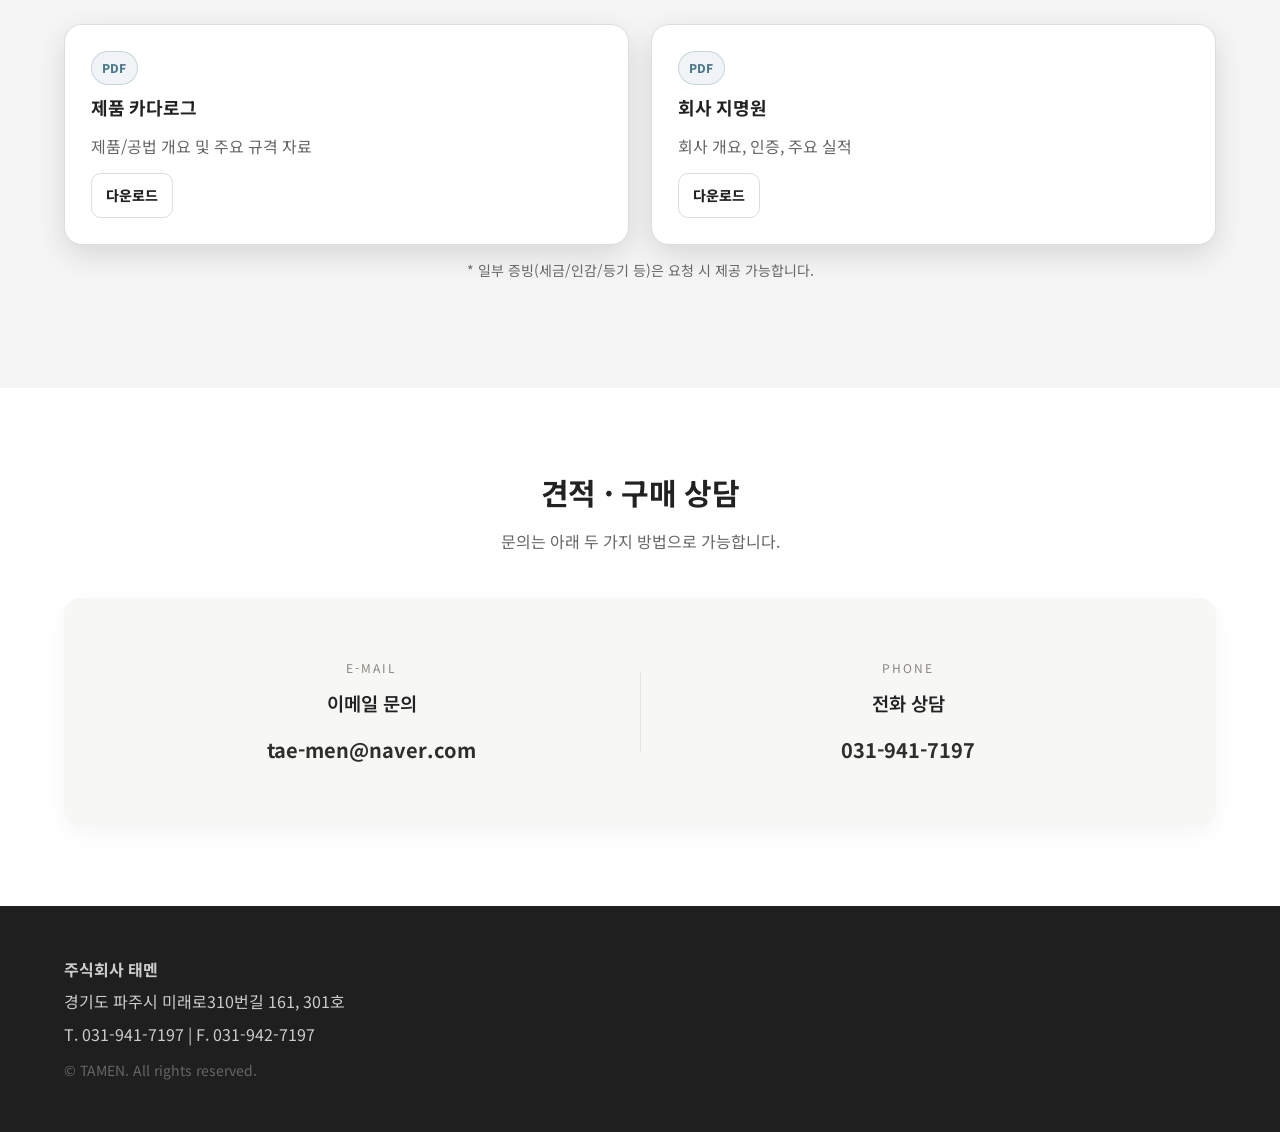
==== commit 8f0b6ff4: "Add files via upload" ====
--- a/index.html
+++ b/index.html
@@ -221,6 +221,38 @@
 <div class="caseListBody">
 <b>대치동 오피스텔 신축공사</b>
 <span>벽체 배수판 시공 · 사진 4장</span>
+</div>
+<span aria-hidden="true" class="caseListArrow">›</span>
+</li>
+<li class="caseListItem caseCard" data-gallery='[{"src":"assets/cases/geomdan_1.jpg","caption":"인천 검단 근린생활시설 신축공사 · 시공 사진 1"},{"src":"assets/cases/geomdan_2.jpg","caption":"인천 검단 근린생활시설 신축공사 · 시공 사진 2"},{"src":"assets/cases/geomdan_3.jpg","caption":"인천 검단 근린생활시설 신축공사 · 시공 사진 3"},{"src":"assets/cases/geomdan_4.jpg","caption":"인천 검단 근린생활시설 신축공사 · 시공 사진 4"},{"src":"assets/cases/geomdan_5.jpg","caption":"인천 검단 근린생활시설 신축공사 · 시공 사진 5"}]' data-title="인천 검단 근린생활시설 신축공사">
+<div class="caseListThumb"><img alt="인천 검단 근린생활시설 신축공사 시공 사진" src="assets/cases/geomdan_1.jpg" loading="lazy"/></div>
+<div class="caseListBody">
+<b>인천 검단 근린생활시설 신축공사</b>
+<span>시공 사진 5장</span>
+</div>
+<span aria-hidden="true" class="caseListArrow">›</span>
+</li>
+<li class="caseListItem caseCard" data-gallery='[{"src":"assets/cases/gimpo_1.jpg","caption":"김포 근린생활시설 신축공사 · 시공 사진 1"},{"src":"assets/cases/gimpo_2.jpg","caption":"김포 근린생활시설 신축공사 · 시공 사진 2"},{"src":"assets/cases/gimpo_3.jpg","caption":"김포 근린생활시설 신축공사 · 시공 사진 3"},{"src":"assets/cases/gimpo_4.jpg","caption":"김포 근린생활시설 신축공사 · 시공 사진 4"},{"src":"assets/cases/gimpo_5.jpg","caption":"김포 근린생활시설 신축공사 · 시공 사진 5"}]' data-title="김포 근린생활시설 신축공사">
+<div class="caseListThumb"><img alt="김포 근린생활시설 신축공사 시공 사진" src="assets/cases/gimpo_1.jpg" loading="lazy"/></div>
+<div class="caseListBody">
+<b>김포 근린생활시설 신축공사</b>
+<span>시공 사진 5장</span>
+</div>
+<span aria-hidden="true" class="caseListArrow">›</span>
+</li>
+<li class="caseListItem caseCard" data-gallery='[{"src":"assets/cases/uijeongbu_1.jpg","caption":"의정부 지식산업센터 신축공사 · 시공 사진 1"},{"src":"assets/cases/uijeongbu_2.jpg","caption":"의정부 지식산업센터 신축공사 · 시공 사진 2"},{"src":"assets/cases/uijeongbu_3.jpg","caption":"의정부 지식산업센터 신축공사 · 시공 사진 3"},{"src":"assets/cases/uijeongbu_4.jpg","caption":"의정부 지식산업센터 신축공사 · 시공 사진 4"},{"src":"assets/cases/uijeongbu_5.jpg","caption":"의정부 지식산업센터 신축공사 · 시공 사진 5"},{"src":"assets/cases/uijeongbu_6.jpg","caption":"의정부 지식산업센터 신축공사 · 시공 사진 6"},{"src":"assets/cases/uijeongbu_7.jpg","caption":"의정부 지식산업센터 신축공사 · 시공 사진 7"}]' data-title="의정부 지식산업센터 신축공사">
+<div class="caseListThumb"><img alt="의정부 지식산업센터 신축공사 시공 사진" src="assets/cases/uijeongbu_1.jpg" loading="lazy"/></div>
+<div class="caseListBody">
+<b>의정부 지식산업센터 신축공사</b>
+<span>시공 사진 7장</span>
+</div>
+<span aria-hidden="true" class="caseListArrow">›</span>
+</li>
+<li class="caseListItem caseCard" data-gallery='[{"src":"assets/cases/geomdan_officetel_1.jpg","caption":"인천 검단 오피스텔 신축공사 · 시공 사진 1"},{"src":"assets/cases/geomdan_officetel_2.jpg","caption":"인천 검단 오피스텔 신축공사 · 시공 사진 2"},{"src":"assets/cases/geomdan_officetel_3.jpg","caption":"인천 검단 오피스텔 신축공사 · 시공 사진 3"},{"src":"assets/cases/geomdan_officetel_4.jpg","caption":"인천 검단 오피스텔 신축공사 · 시공 사진 4"}]' data-title="인천 검단 오피스텔 신축공사">
+<div class="caseListThumb"><img alt="인천 검단 오피스텔 신축공사 시공 사진" src="assets/cases/geomdan_officetel_1.jpg" loading="lazy"/></div>
+<div class="caseListBody">
+<b>인천 검단 오피스텔 신축공사</b>
+<span>시공 사진 4장</span>
 </div>
 <span aria-hidden="true" class="caseListArrow">›</span>
 </li>
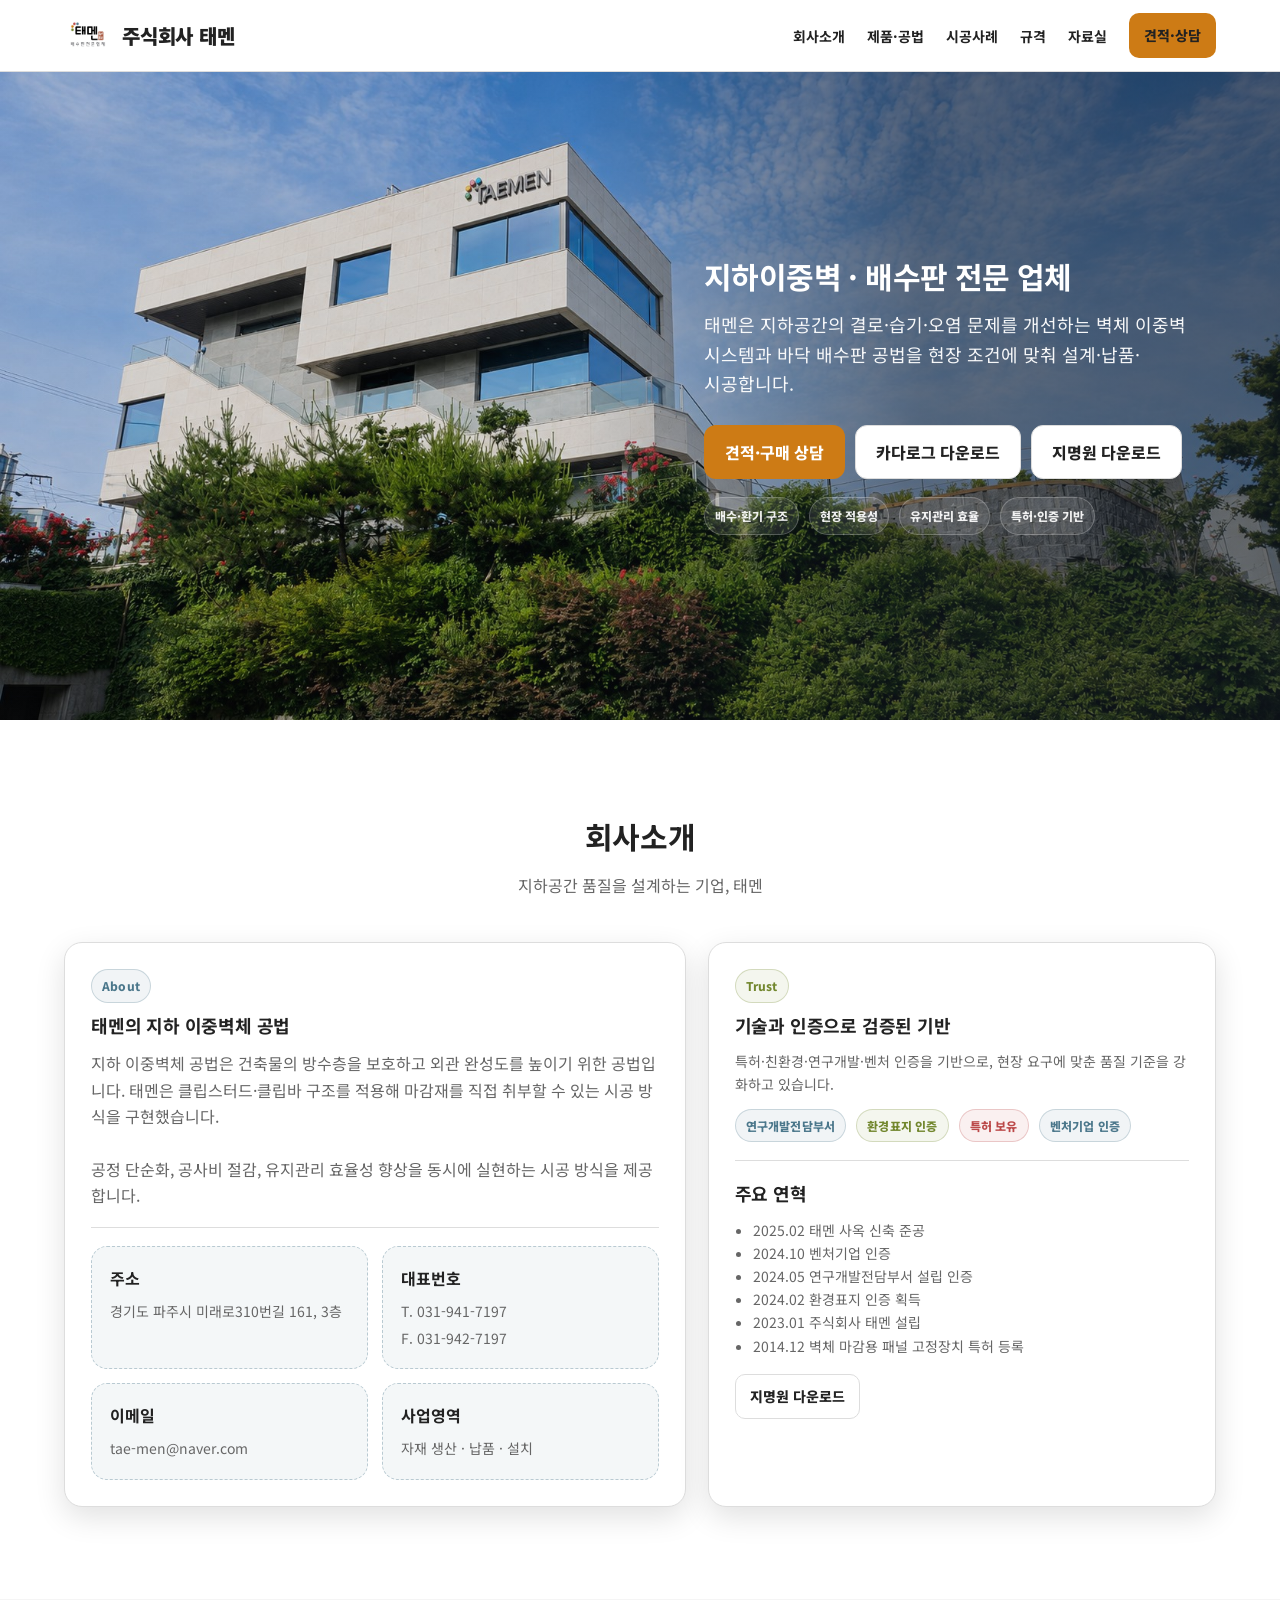
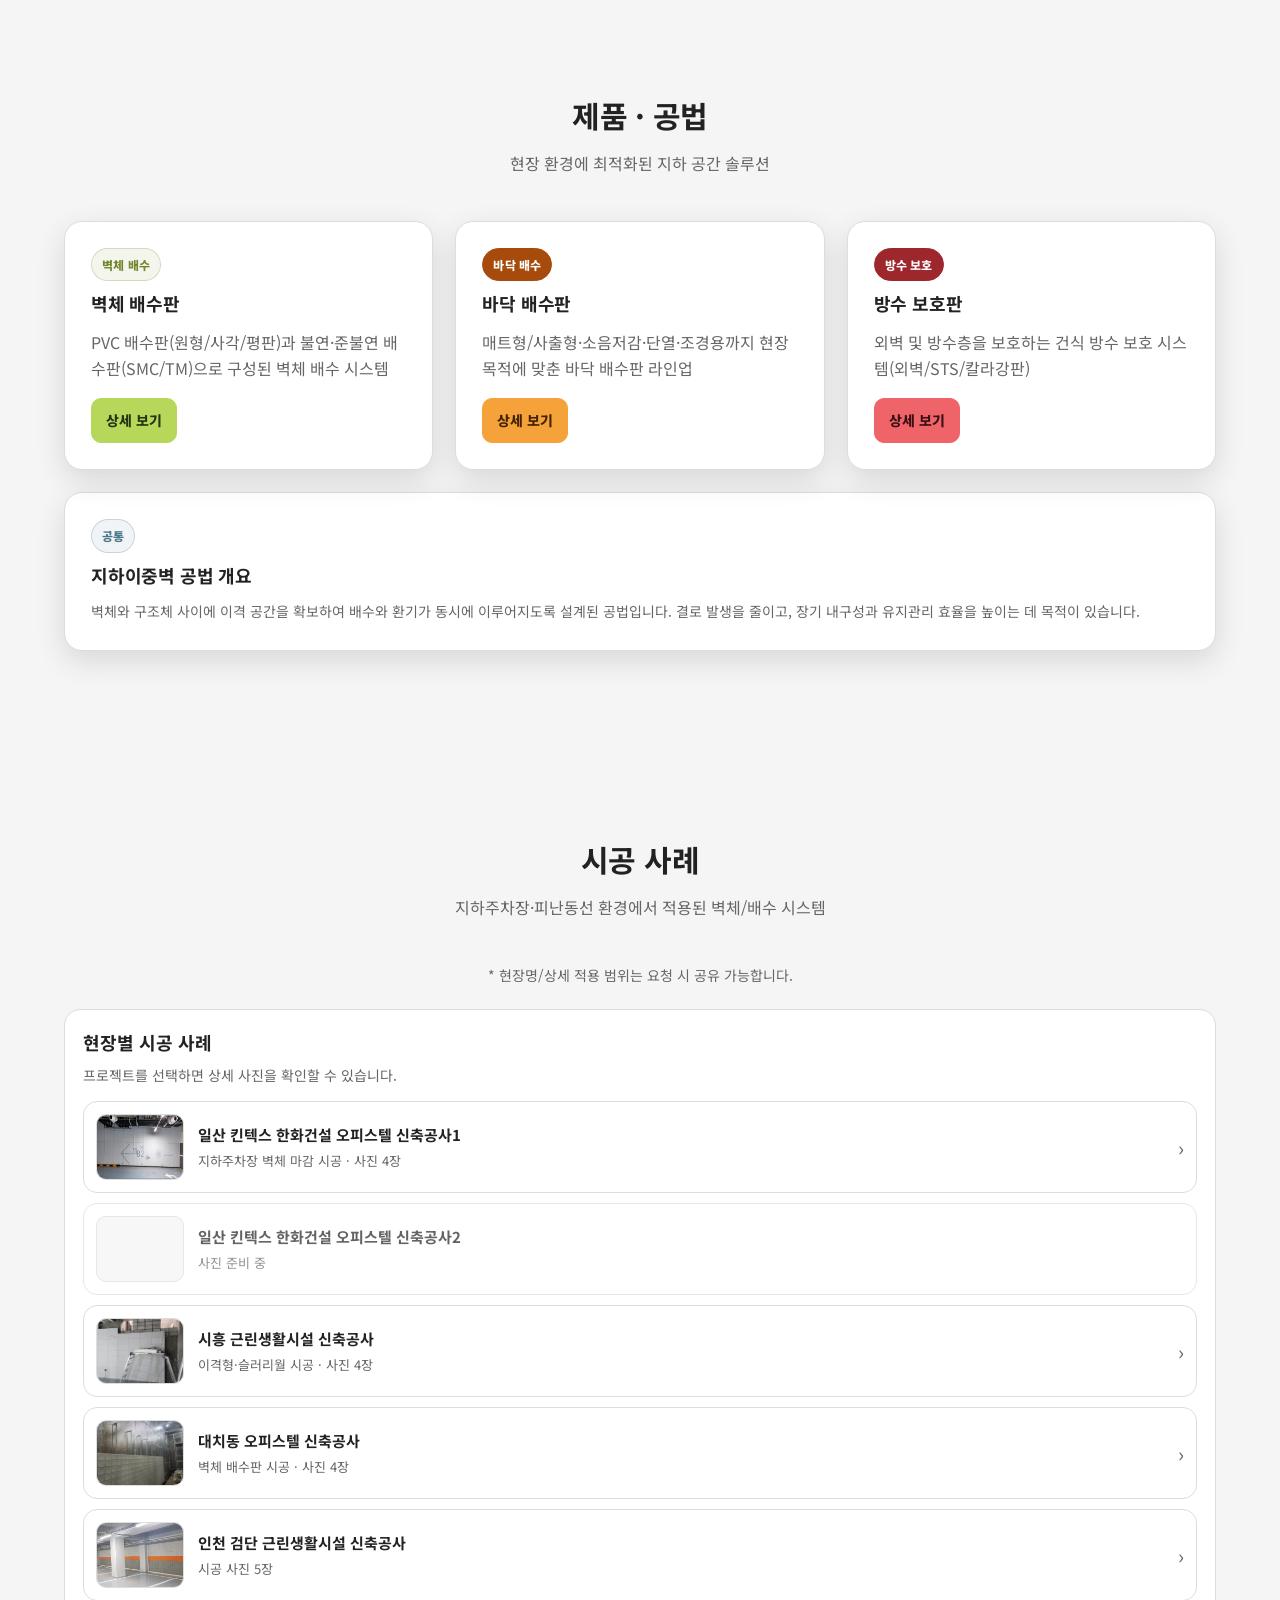
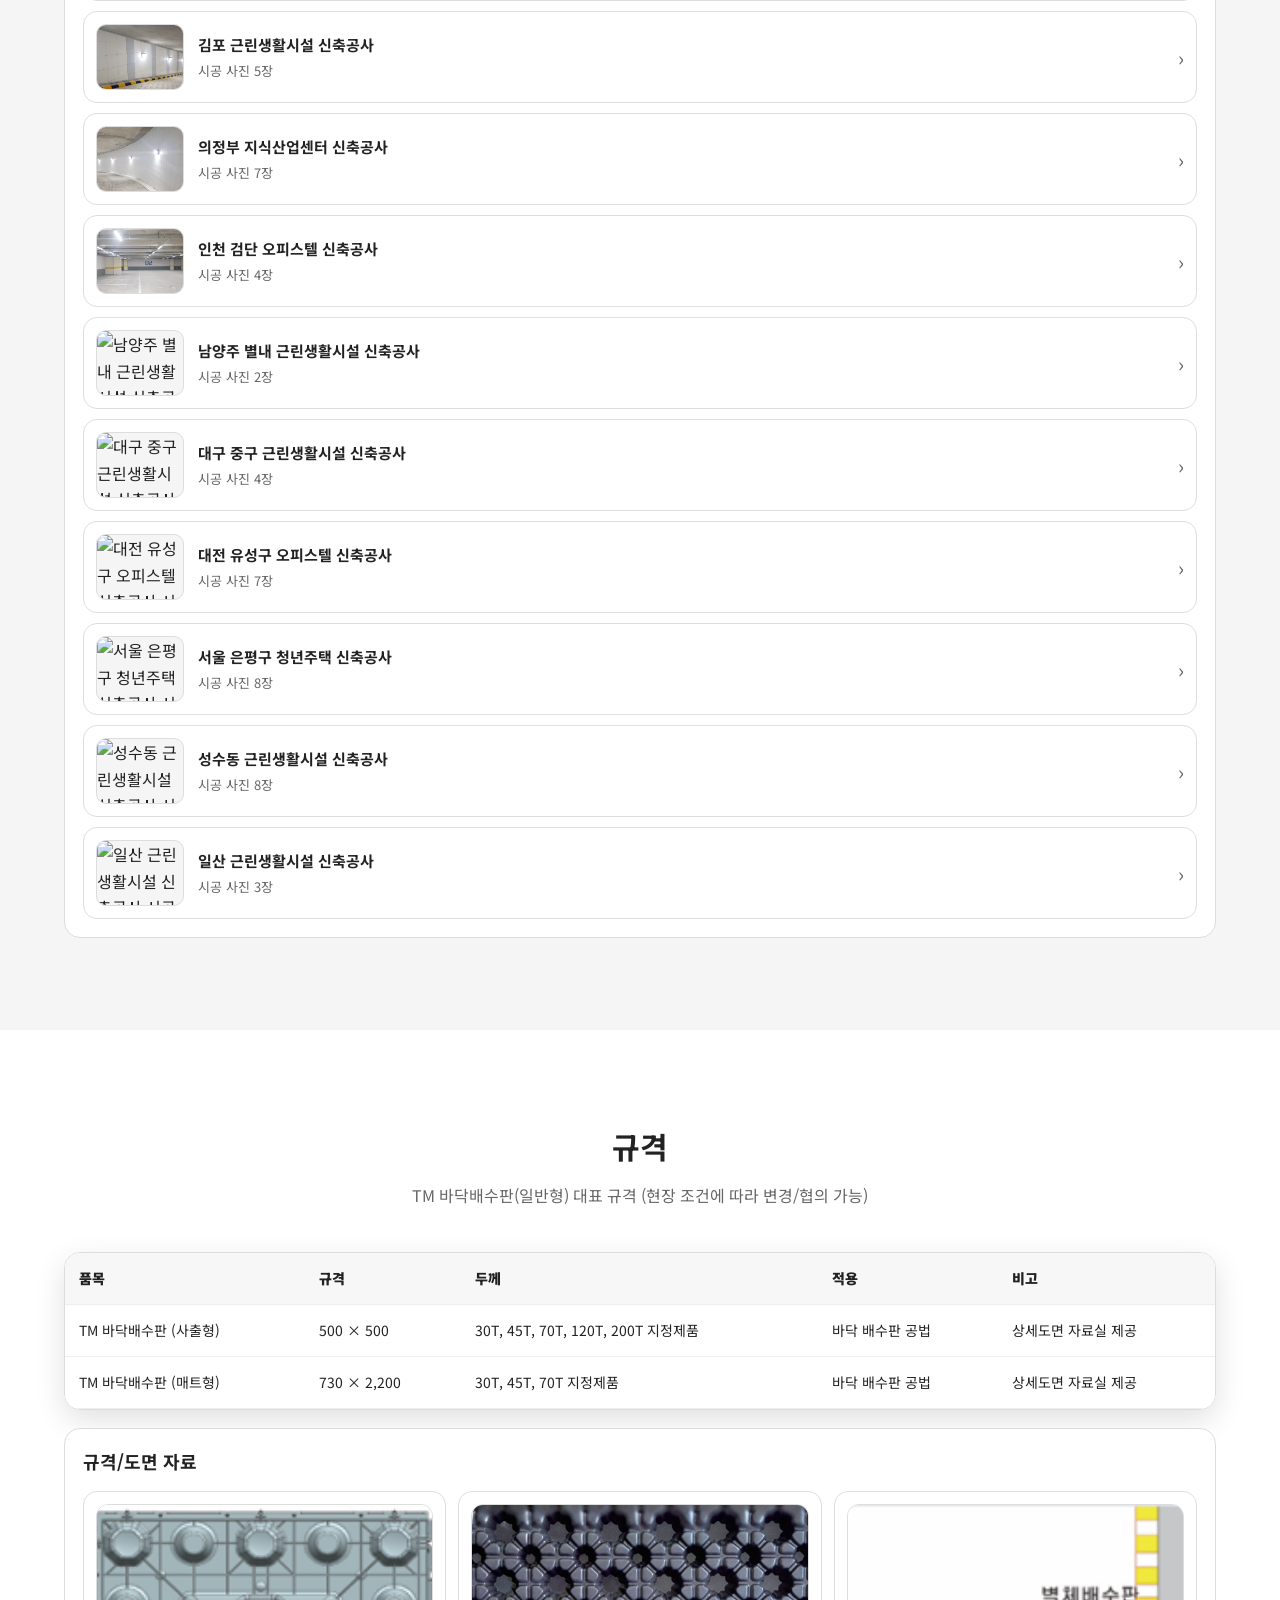
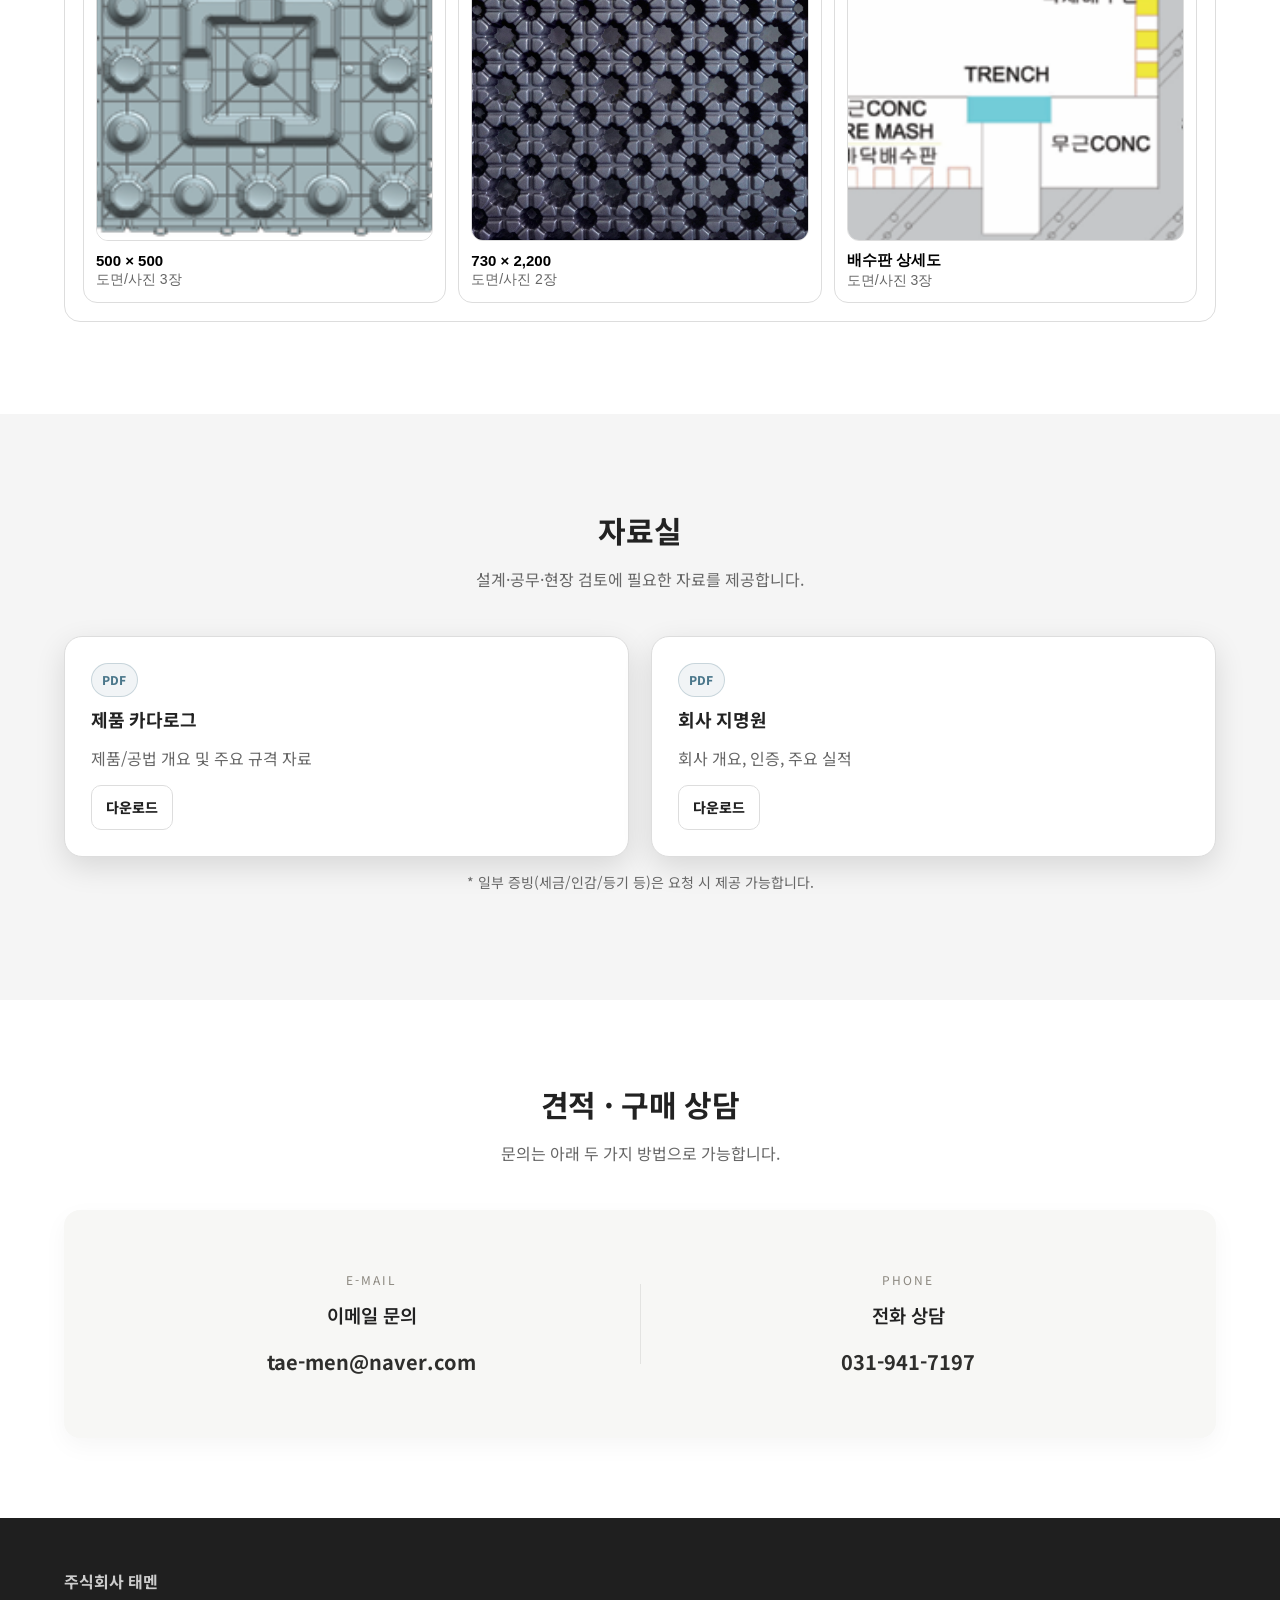
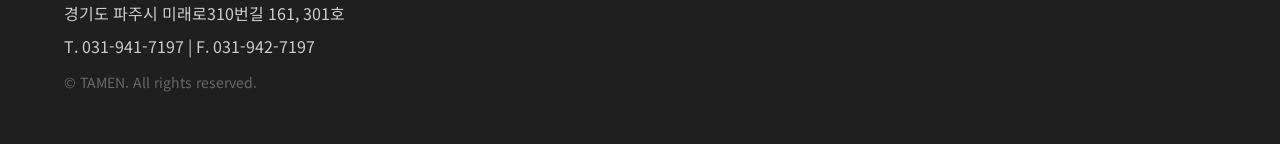
==== commit 45fdd994: "Add files via upload" ====
--- a/index.html
+++ b/index.html
@@ -253,6 +253,54 @@
 <div class="caseListBody">
 <b>인천 검단 오피스텔 신축공사</b>
 <span>시공 사진 4장</span>
+</div>
+<span aria-hidden="true" class="caseListArrow">›</span>
+</li>
+<li class="caseListItem caseCard" data-gallery='[{"src":"assets/cases/byeollae_1.jpg","caption":"남양주 별내 근린생활시설 신축공사 · 시공 사진 1"},{"src":"assets/cases/byeollae_2.jpg","caption":"남양주 별내 근린생활시설 신축공사 · 시공 사진 2"}]' data-title="남양주 별내 근린생활시설 신축공사">
+<div class="caseListThumb"><img alt="남양주 별내 근린생활시설 신축공사 시공 사진" src="assets/cases/byeollae_1.jpg" loading="lazy"/></div>
+<div class="caseListBody">
+<b>남양주 별내 근린생활시설 신축공사</b>
+<span>시공 사진 2장</span>
+</div>
+<span aria-hidden="true" class="caseListArrow">›</span>
+</li>
+<li class="caseListItem caseCard" data-gallery='[{"src":"assets/cases/daegu_junggu_1.jpg","caption":"대구 중구 근린생활시설 신축공사 · 시공 사진 1"},{"src":"assets/cases/daegu_junggu_2.jpg","caption":"대구 중구 근린생활시설 신축공사 · 시공 사진 2"},{"src":"assets/cases/daegu_junggu_3.jpg","caption":"대구 중구 근린생활시설 신축공사 · 시공 사진 3"},{"src":"assets/cases/daegu_junggu_4.jpg","caption":"대구 중구 근린생활시설 신축공사 · 시공 사진 4"}]' data-title="대구 중구 근린생활시설 신축공사">
+<div class="caseListThumb"><img alt="대구 중구 근린생활시설 신축공사 시공 사진" src="assets/cases/daegu_junggu_1.jpg" loading="lazy"/></div>
+<div class="caseListBody">
+<b>대구 중구 근린생활시설 신축공사</b>
+<span>시공 사진 4장</span>
+</div>
+<span aria-hidden="true" class="caseListArrow">›</span>
+</li>
+<li class="caseListItem caseCard" data-gallery='[{"src":"assets/cases/daejeon_yuseong_1.jpg","caption":"대전 유성구 오피스텔 신축공사 · 시공 사진 1"},{"src":"assets/cases/daejeon_yuseong_2.jpg","caption":"대전 유성구 오피스텔 신축공사 · 시공 사진 2"},{"src":"assets/cases/daejeon_yuseong_3.jpg","caption":"대전 유성구 오피스텔 신축공사 · 시공 사진 3"},{"src":"assets/cases/daejeon_yuseong_4.jpg","caption":"대전 유성구 오피스텔 신축공사 · 시공 사진 4"},{"src":"assets/cases/daejeon_yuseong_5.jpg","caption":"대전 유성구 오피스텔 신축공사 · 시공 사진 5"},{"src":"assets/cases/daejeon_yuseong_6.jpg","caption":"대전 유성구 오피스텔 신축공사 · 시공 사진 6"},{"src":"assets/cases/daejeon_yuseong_7.jpg","caption":"대전 유성구 오피스텔 신축공사 · 시공 사진 7"}]' data-title="대전 유성구 오피스텔 신축공사">
+<div class="caseListThumb"><img alt="대전 유성구 오피스텔 신축공사 시공 사진" src="assets/cases/daejeon_yuseong_1.jpg" loading="lazy"/></div>
+<div class="caseListBody">
+<b>대전 유성구 오피스텔 신축공사</b>
+<span>시공 사진 7장</span>
+</div>
+<span aria-hidden="true" class="caseListArrow">›</span>
+</li>
+<li class="caseListItem caseCard" data-gallery='[{"src":"assets/cases/eunpyeong_1.jpg","caption":"서울 은평구 청년주택 신축공사 · 시공 사진 1"},{"src":"assets/cases/eunpyeong_2.jpg","caption":"서울 은평구 청년주택 신축공사 · 시공 사진 2"},{"src":"assets/cases/eunpyeong_3.jpg","caption":"서울 은평구 청년주택 신축공사 · 시공 사진 3"},{"src":"assets/cases/eunpyeong_4.jpg","caption":"서울 은평구 청년주택 신축공사 · 시공 사진 4"},{"src":"assets/cases/eunpyeong_5.jpg","caption":"서울 은평구 청년주택 신축공사 · 시공 사진 5"},{"src":"assets/cases/eunpyeong_6.jpg","caption":"서울 은평구 청년주택 신축공사 · 시공 사진 6"},{"src":"assets/cases/eunpyeong_7.jpg","caption":"서울 은평구 청년주택 신축공사 · 시공 사진 7"},{"src":"assets/cases/eunpyeong_8.jpg","caption":"서울 은평구 청년주택 신축공사 · 시공 사진 8"}]' data-title="서울 은평구 청년주택 신축공사">
+<div class="caseListThumb"><img alt="서울 은평구 청년주택 신축공사 시공 사진" src="assets/cases/eunpyeong_1.jpg" loading="lazy"/></div>
+<div class="caseListBody">
+<b>서울 은평구 청년주택 신축공사</b>
+<span>시공 사진 8장</span>
+</div>
+<span aria-hidden="true" class="caseListArrow">›</span>
+</li>
+<li class="caseListItem caseCard" data-gallery='[{"src":"assets/cases/seongsu_1.jpg","caption":"성수동 근린생활시설 신축공사 · 시공 사진 1"},{"src":"assets/cases/seongsu_2.jpg","caption":"성수동 근린생활시설 신축공사 · 시공 사진 2"},{"src":"assets/cases/seongsu_3.jpg","caption":"성수동 근린생활시설 신축공사 · 시공 사진 3"},{"src":"assets/cases/seongsu_4.jpg","caption":"성수동 근린생활시설 신축공사 · 시공 사진 4"},{"src":"assets/cases/seongsu_5.jpg","caption":"성수동 근린생활시설 신축공사 · 시공 사진 5"},{"src":"assets/cases/seongsu_6.jpg","caption":"성수동 근린생활시설 신축공사 · 시공 사진 6"},{"src":"assets/cases/seongsu_7.jpg","caption":"성수동 근린생활시설 신축공사 · 시공 사진 7"},{"src":"assets/cases/seongsu_8.jpg","caption":"성수동 근린생활시설 신축공사 · 시공 사진 8"}]' data-title="성수동 근린생활시설 신축공사">
+<div class="caseListThumb"><img alt="성수동 근린생활시설 신축공사 시공 사진" src="assets/cases/seongsu_1.jpg" loading="lazy"/></div>
+<div class="caseListBody">
+<b>성수동 근린생활시설 신축공사</b>
+<span>시공 사진 8장</span>
+</div>
+<span aria-hidden="true" class="caseListArrow">›</span>
+</li>
+<li class="caseListItem caseCard" data-gallery='[{"src":"assets/cases/ilsan_1.jpg","caption":"일산 근린생활시설 신축공사 · 시공 사진 1"},{"src":"assets/cases/ilsan_2.jpg","caption":"일산 근린생활시설 신축공사 · 시공 사진 2"},{"src":"assets/cases/ilsan_3.jpg","caption":"일산 근린생활시설 신축공사 · 시공 사진 3"}]' data-title="일산 근린생활시설 신축공사">
+<div class="caseListThumb"><img alt="일산 근린생활시설 신축공사 시공 사진" src="assets/cases/ilsan_1.jpg" loading="lazy"/></div>
+<div class="caseListBody">
+<b>일산 근린생활시설 신축공사</b>
+<span>시공 사진 3장</span>
 </div>
 <span aria-hidden="true" class="caseListArrow">›</span>
 </li>
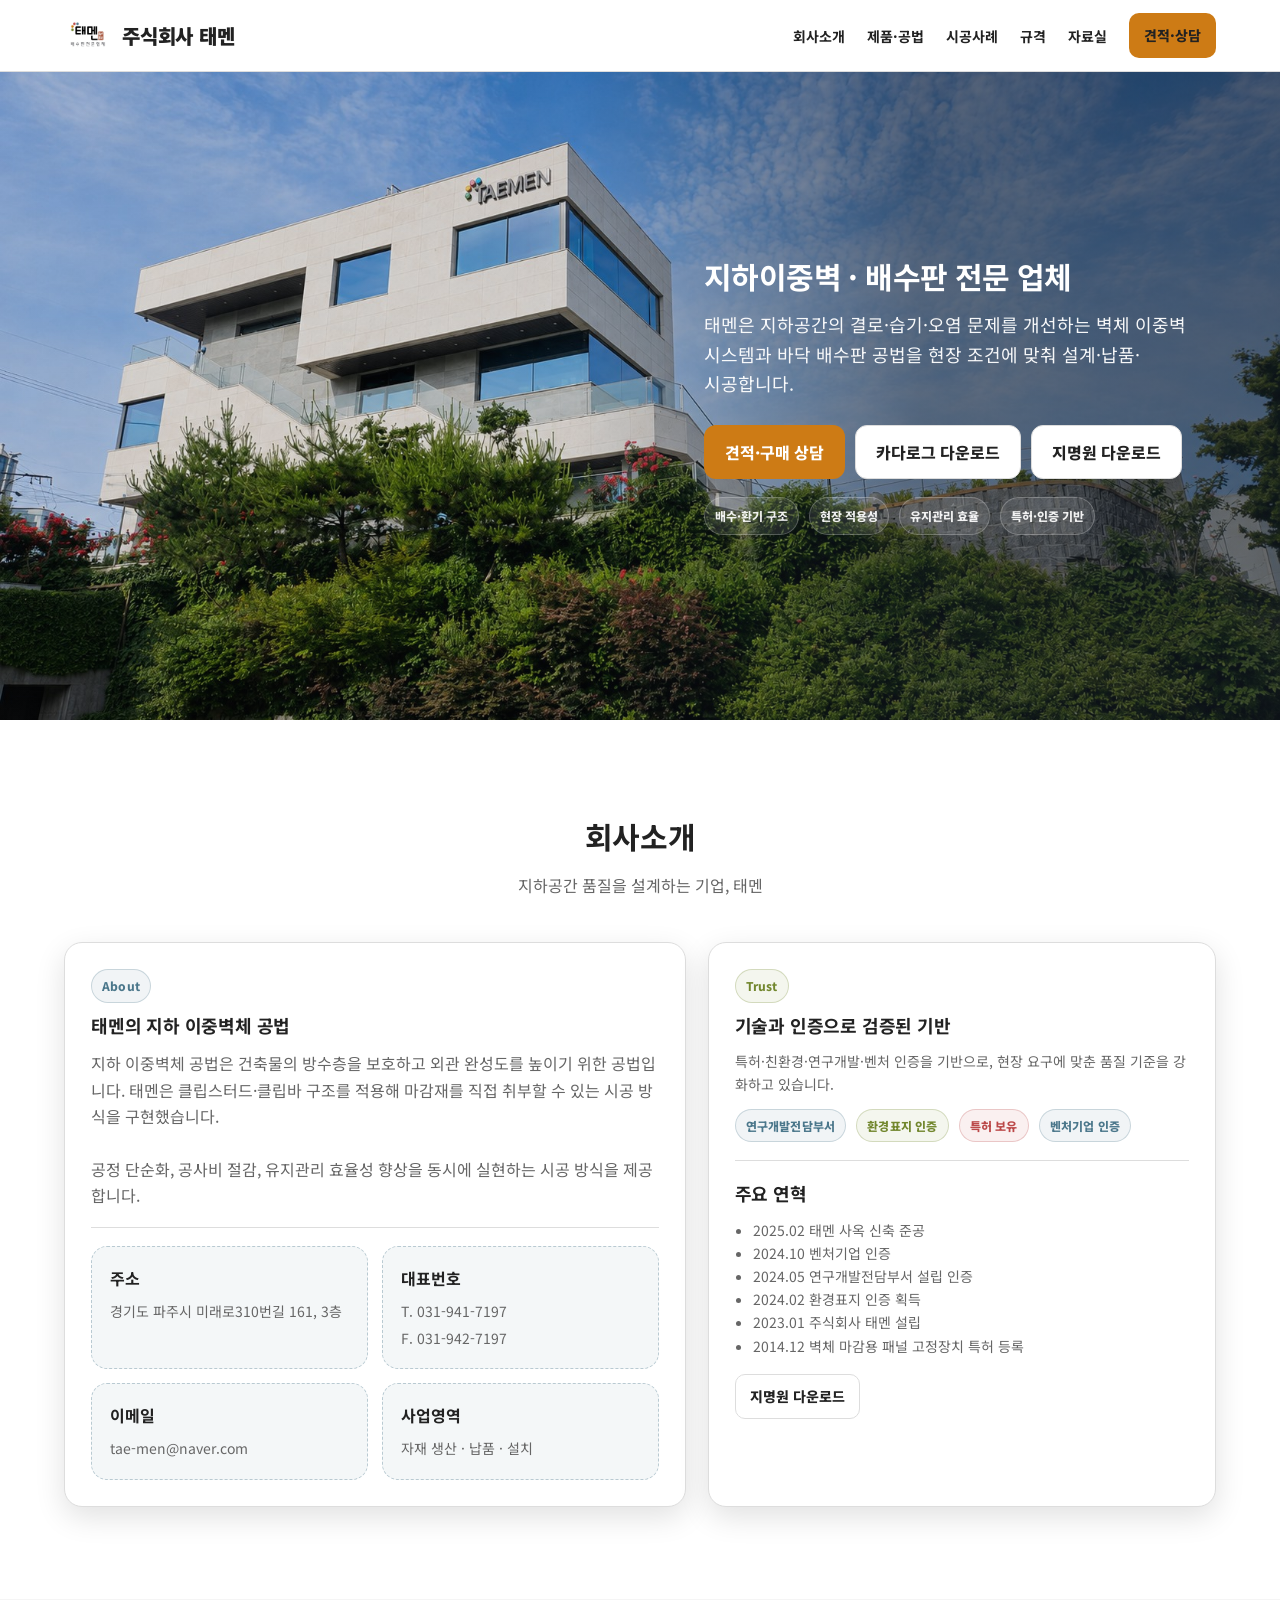
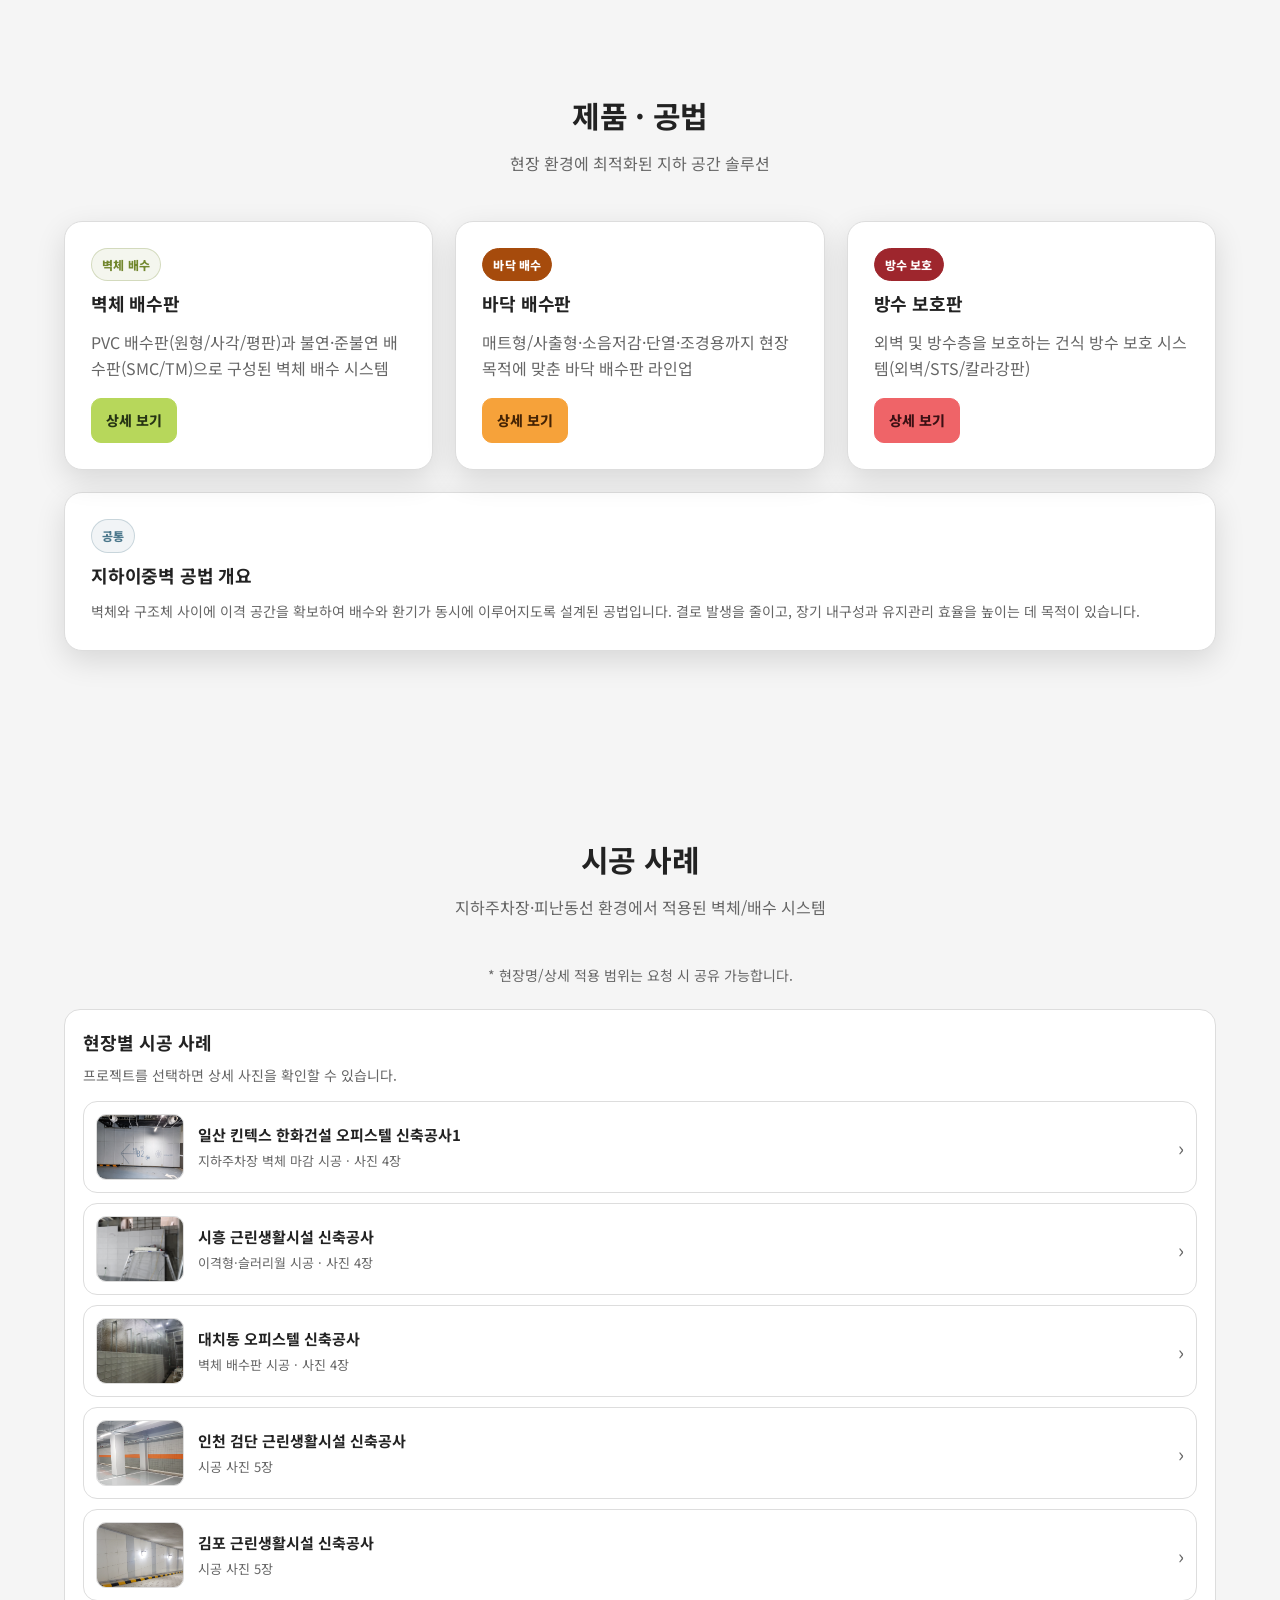
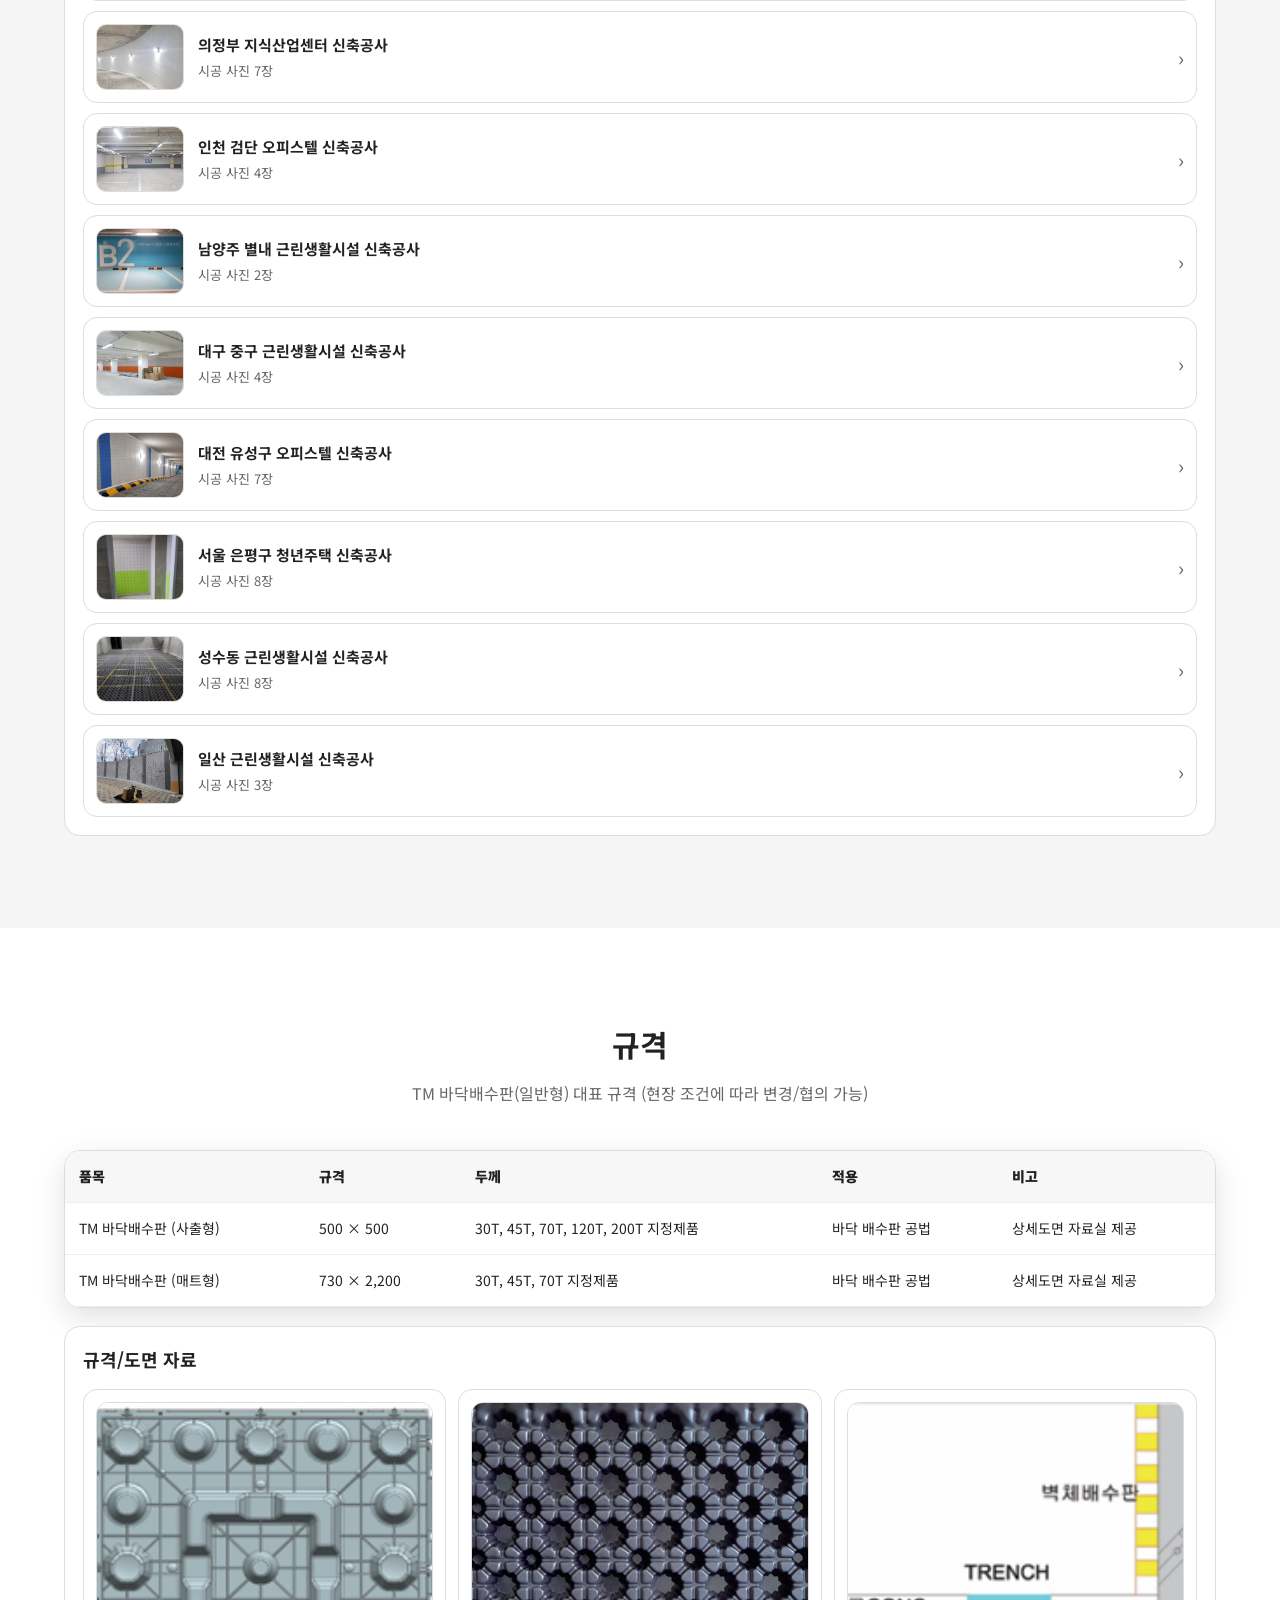
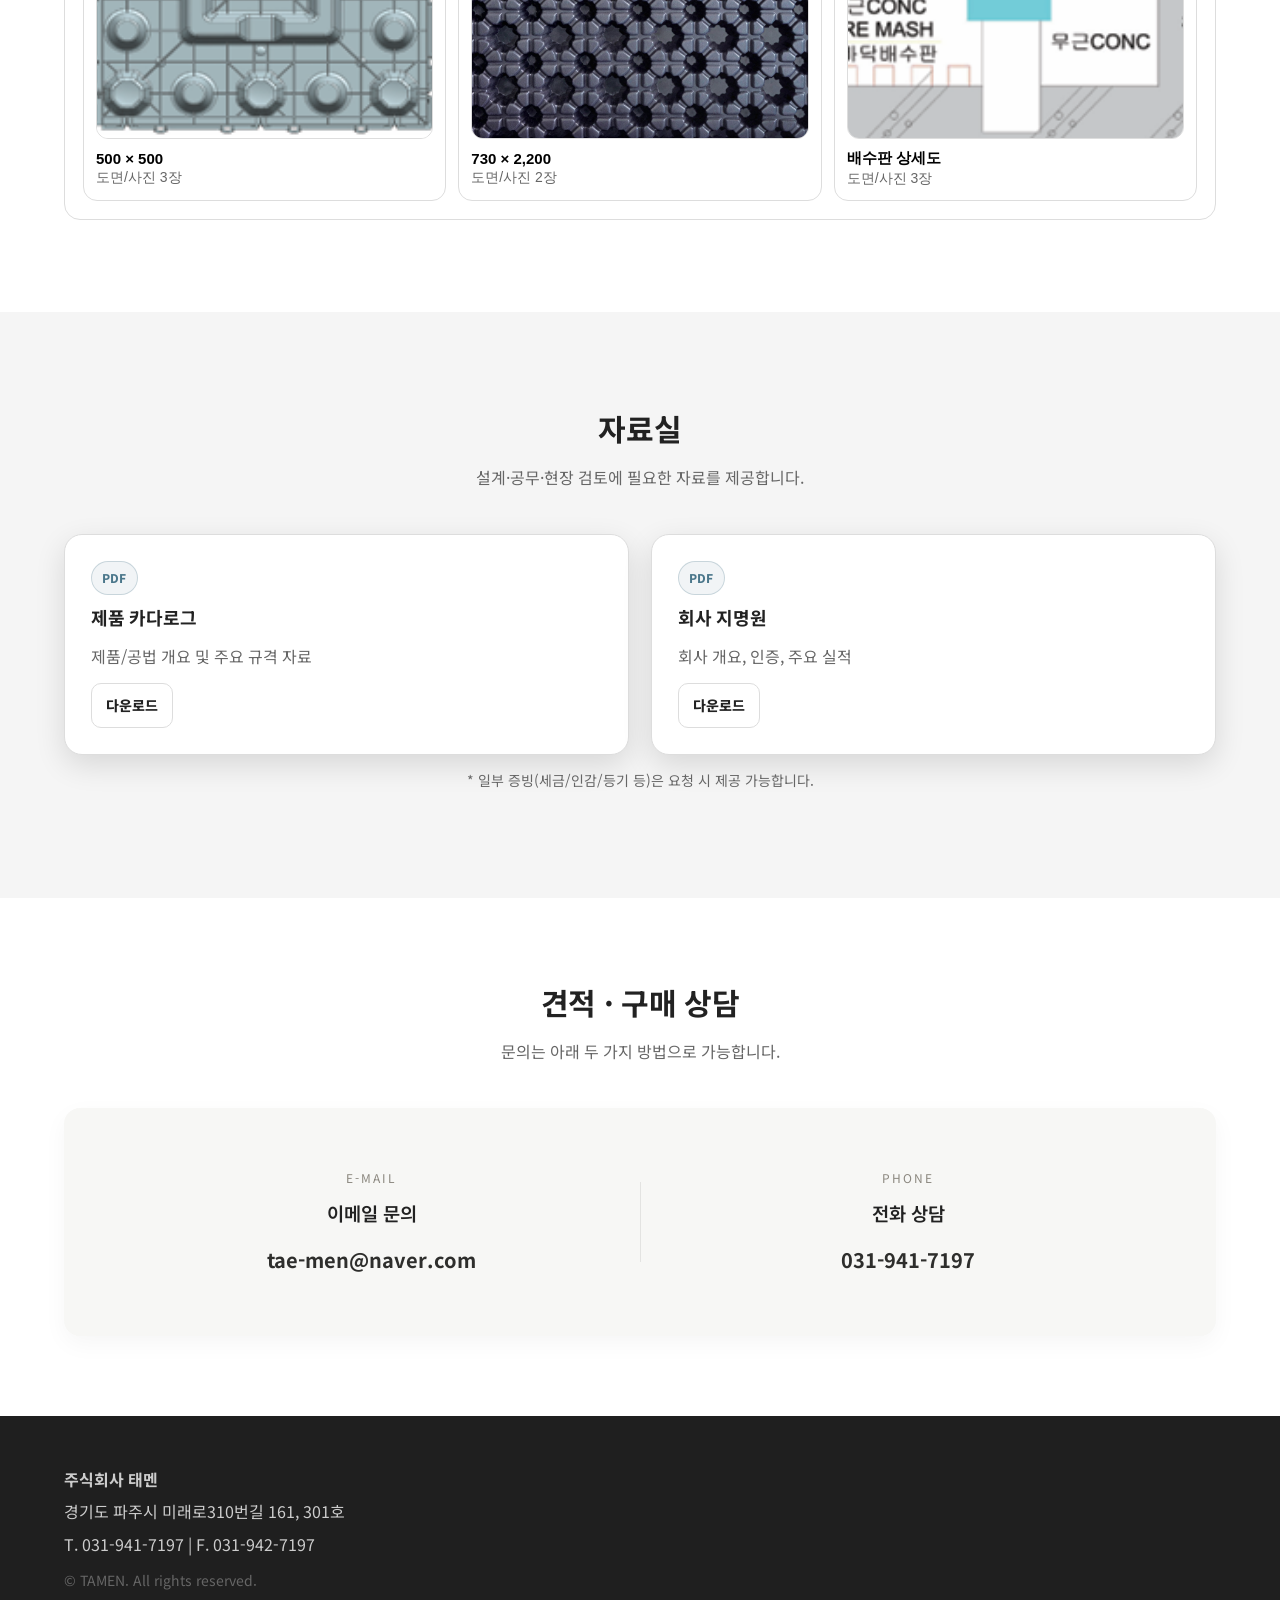
==== commit 552603a9: "Add files via upload" ====
--- a/index.html
+++ b/index.html
@@ -201,13 +201,7 @@
 </div>
 <span aria-hidden="true" class="caseListArrow">›</span>
 </li>
-<li class="caseListItem disabled" data-disabled="true">
-<div class="caseListThumb caseListThumb--placeholder" aria-hidden="true"></div>
-<div class="caseListBody">
-<b>일산 킨텍스 한화건설 오피스텔 신축공사2</b>
-<span>사진 준비 중</span>
-</div>
-</li>
+
 <li class="caseListItem caseCard" data-gallery='[{"src": "assets/cases/siheung_1.jpg", "caption": "시흥 근린생활시설 신축공사 · 이격형 시공 1"}, {"src": "assets/cases/siheung_2.jpg", "caption": "시흥 근린생활시설 신축공사 · 이격형 시공 2"}, {"src": "assets/cases/siheung_3.jpg", "caption": "시흥 근린생활시설 신축공사 · 슬러리월 시공 1"}, {"src": "assets/cases/siheung_4.jpg", "caption": "시흥 근린생활시설 신축공사 · 슬러리월 시공 2"}]' data-title="시흥 근린생활시설 신축공사">
 <div class="caseListThumb"><img alt="시흥 근린생활시설 신축공사 이격형 시공" src="assets/cases/siheung_1.jpg" loading="lazy"/></div>
 <div class="caseListBody">
